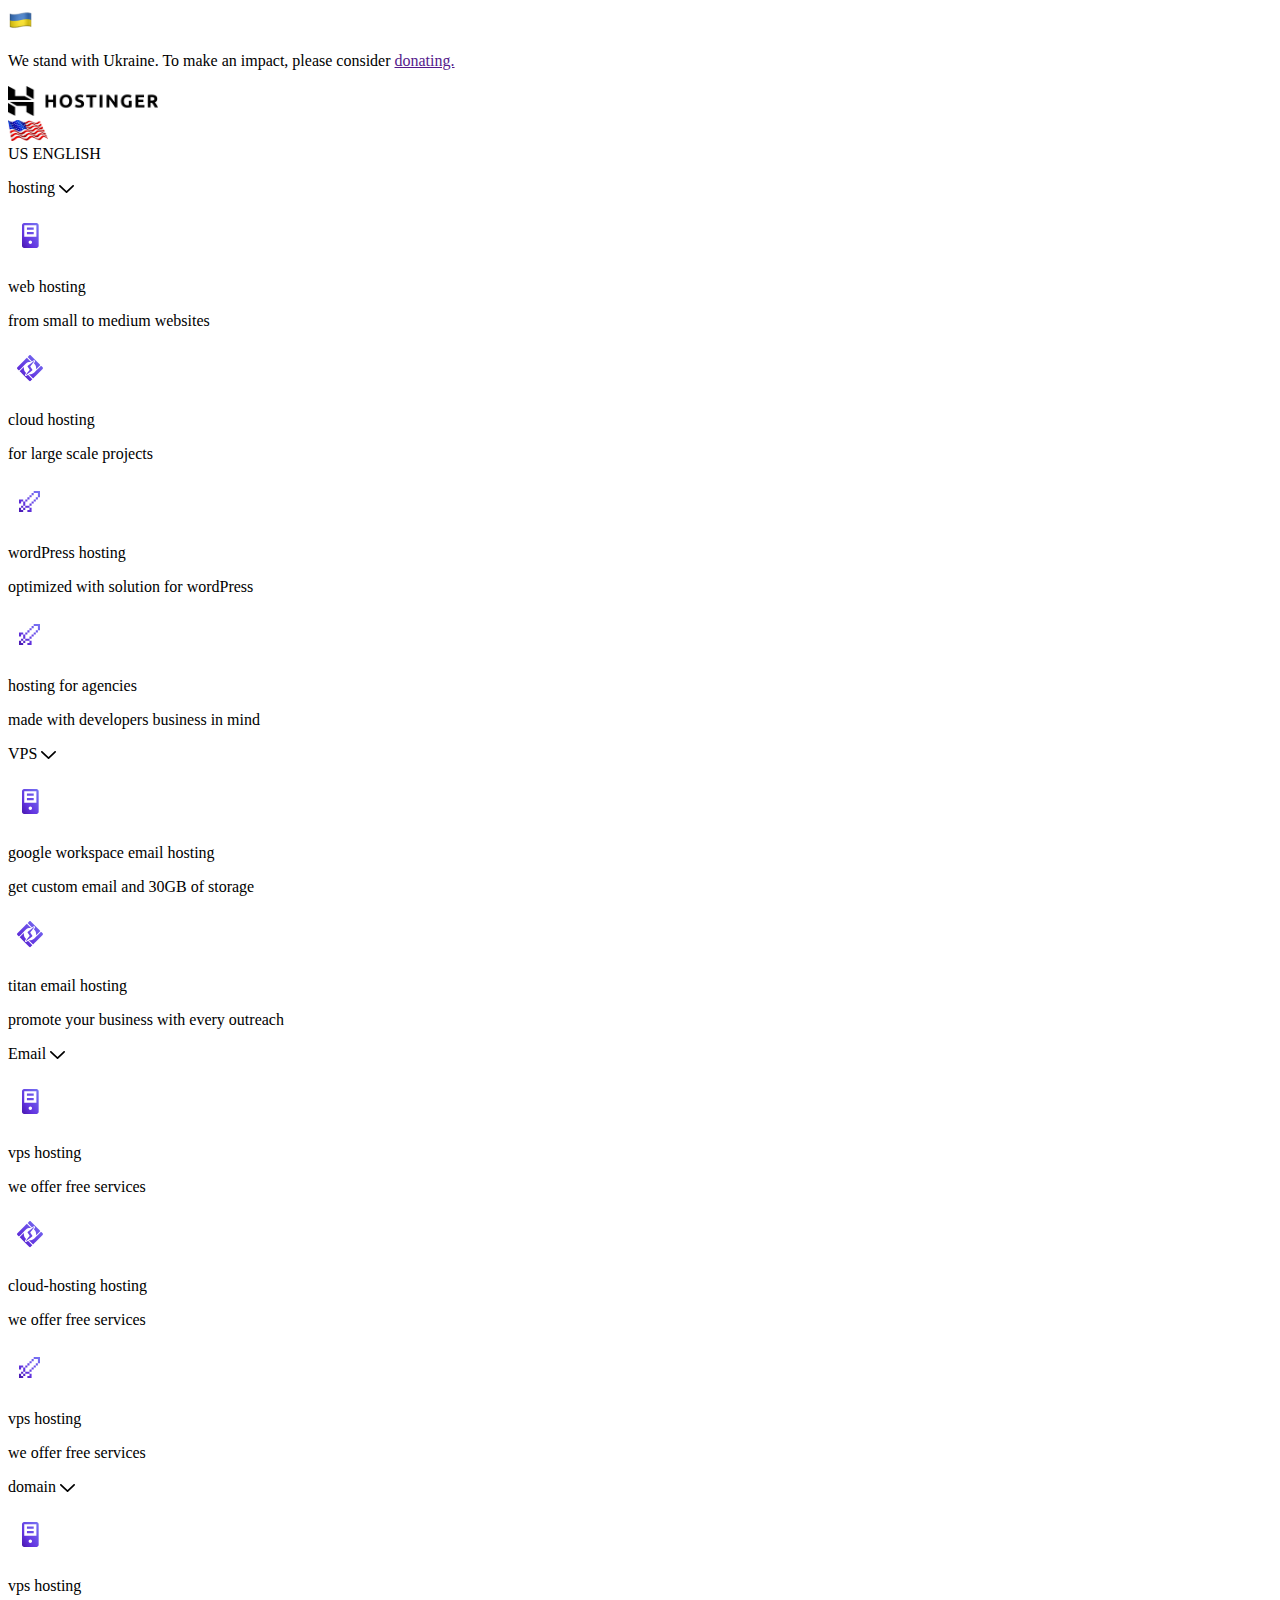
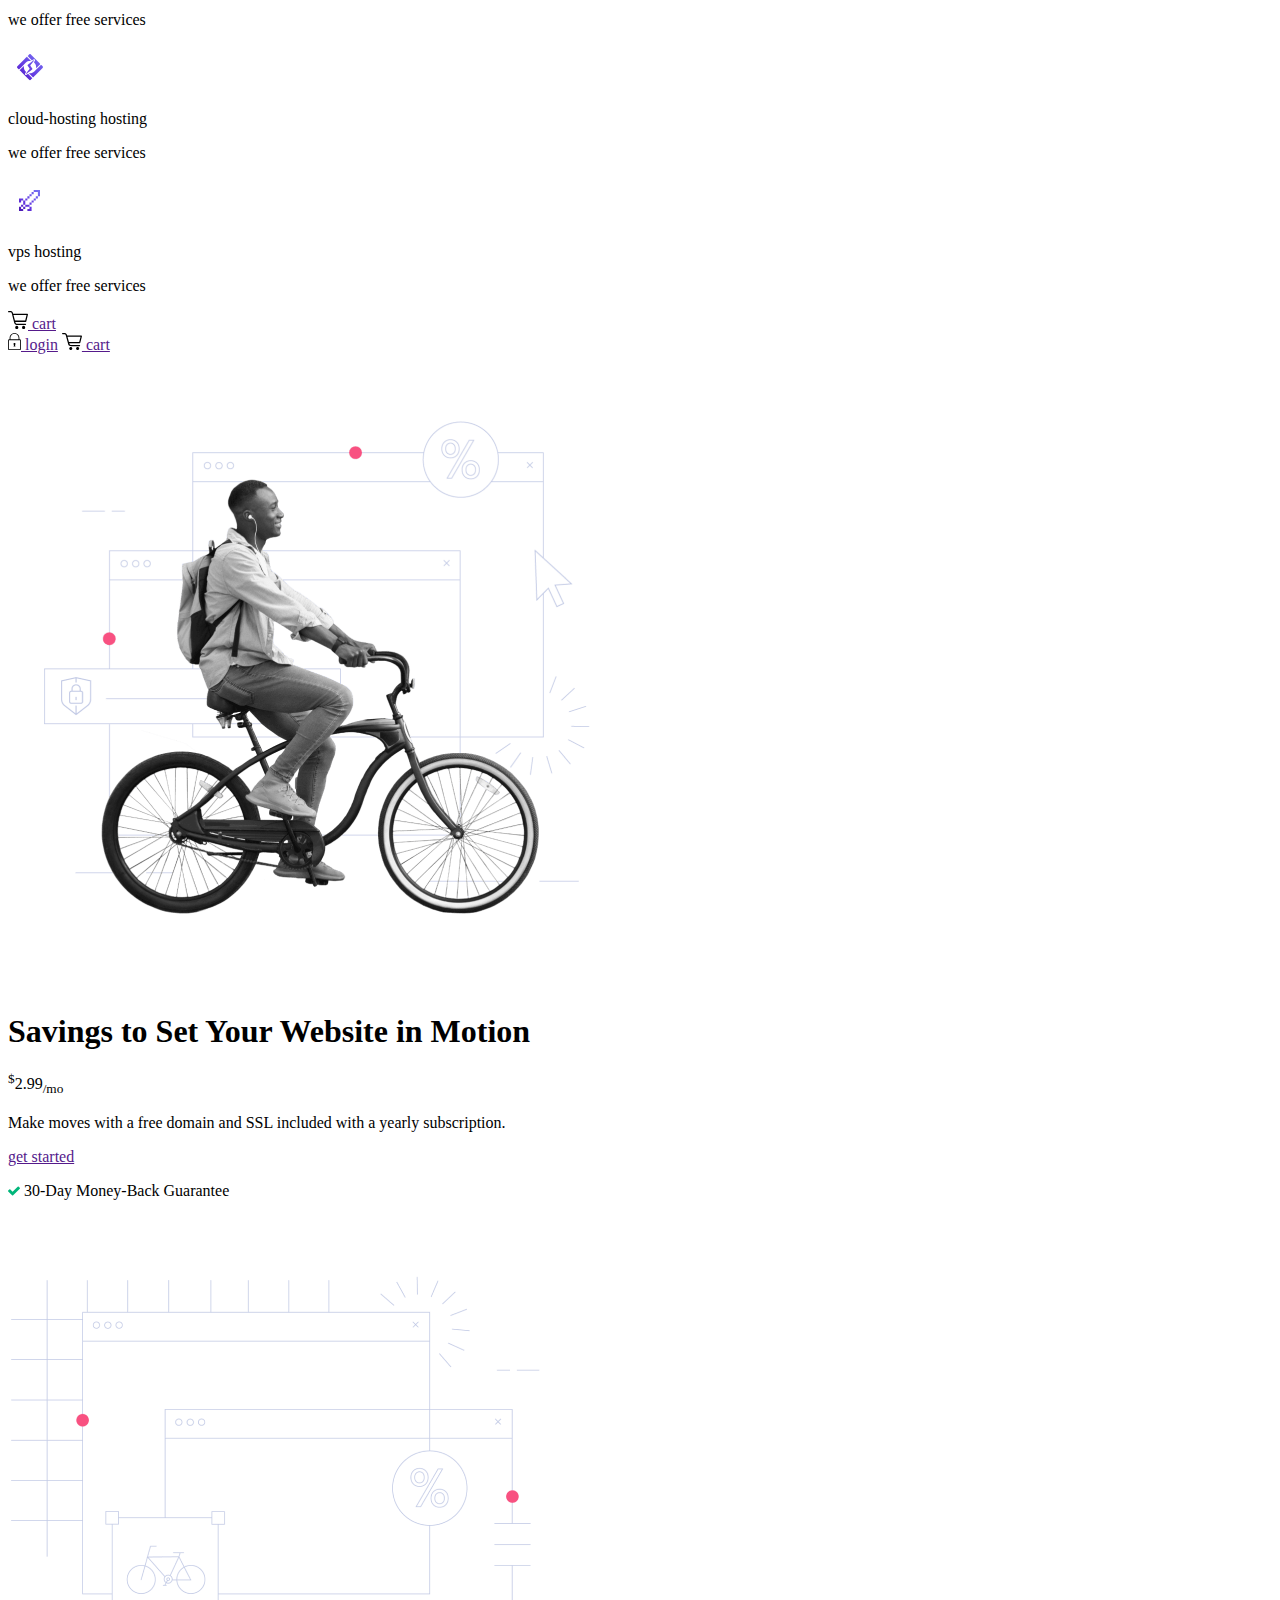
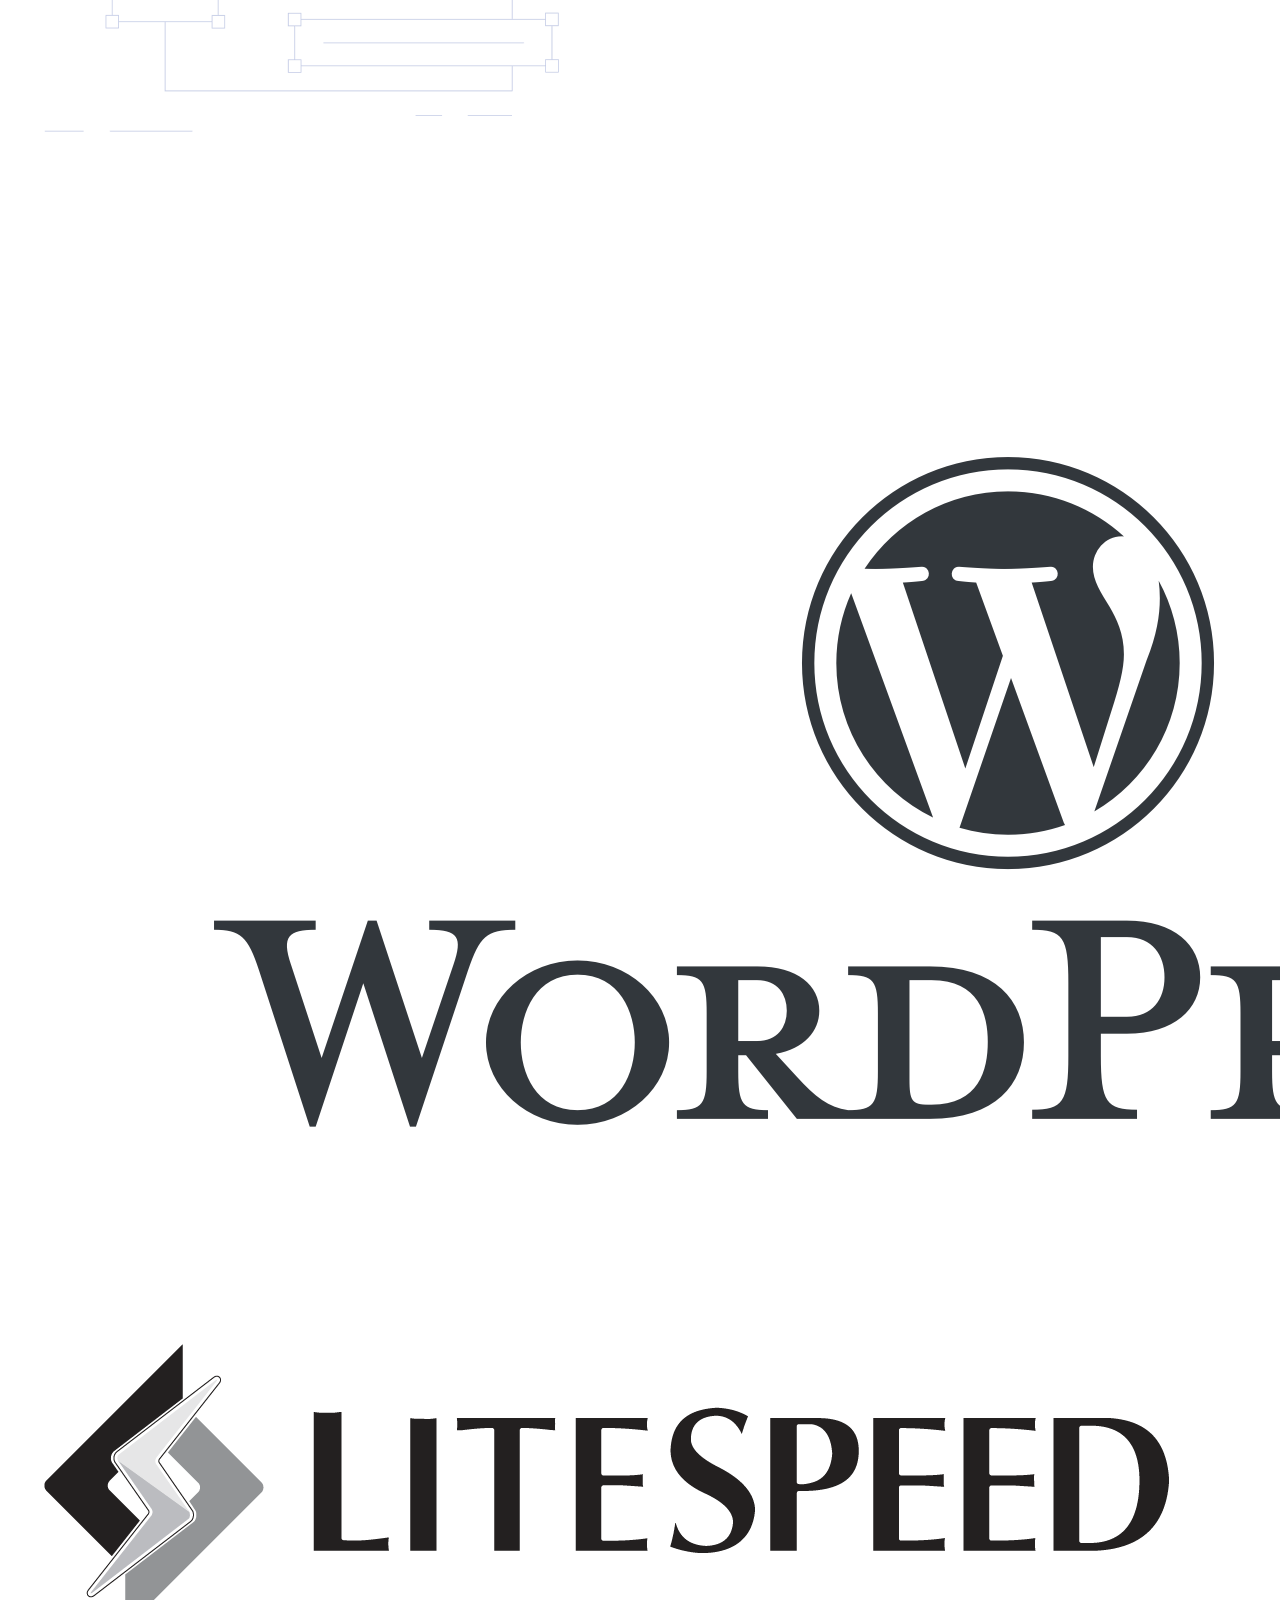
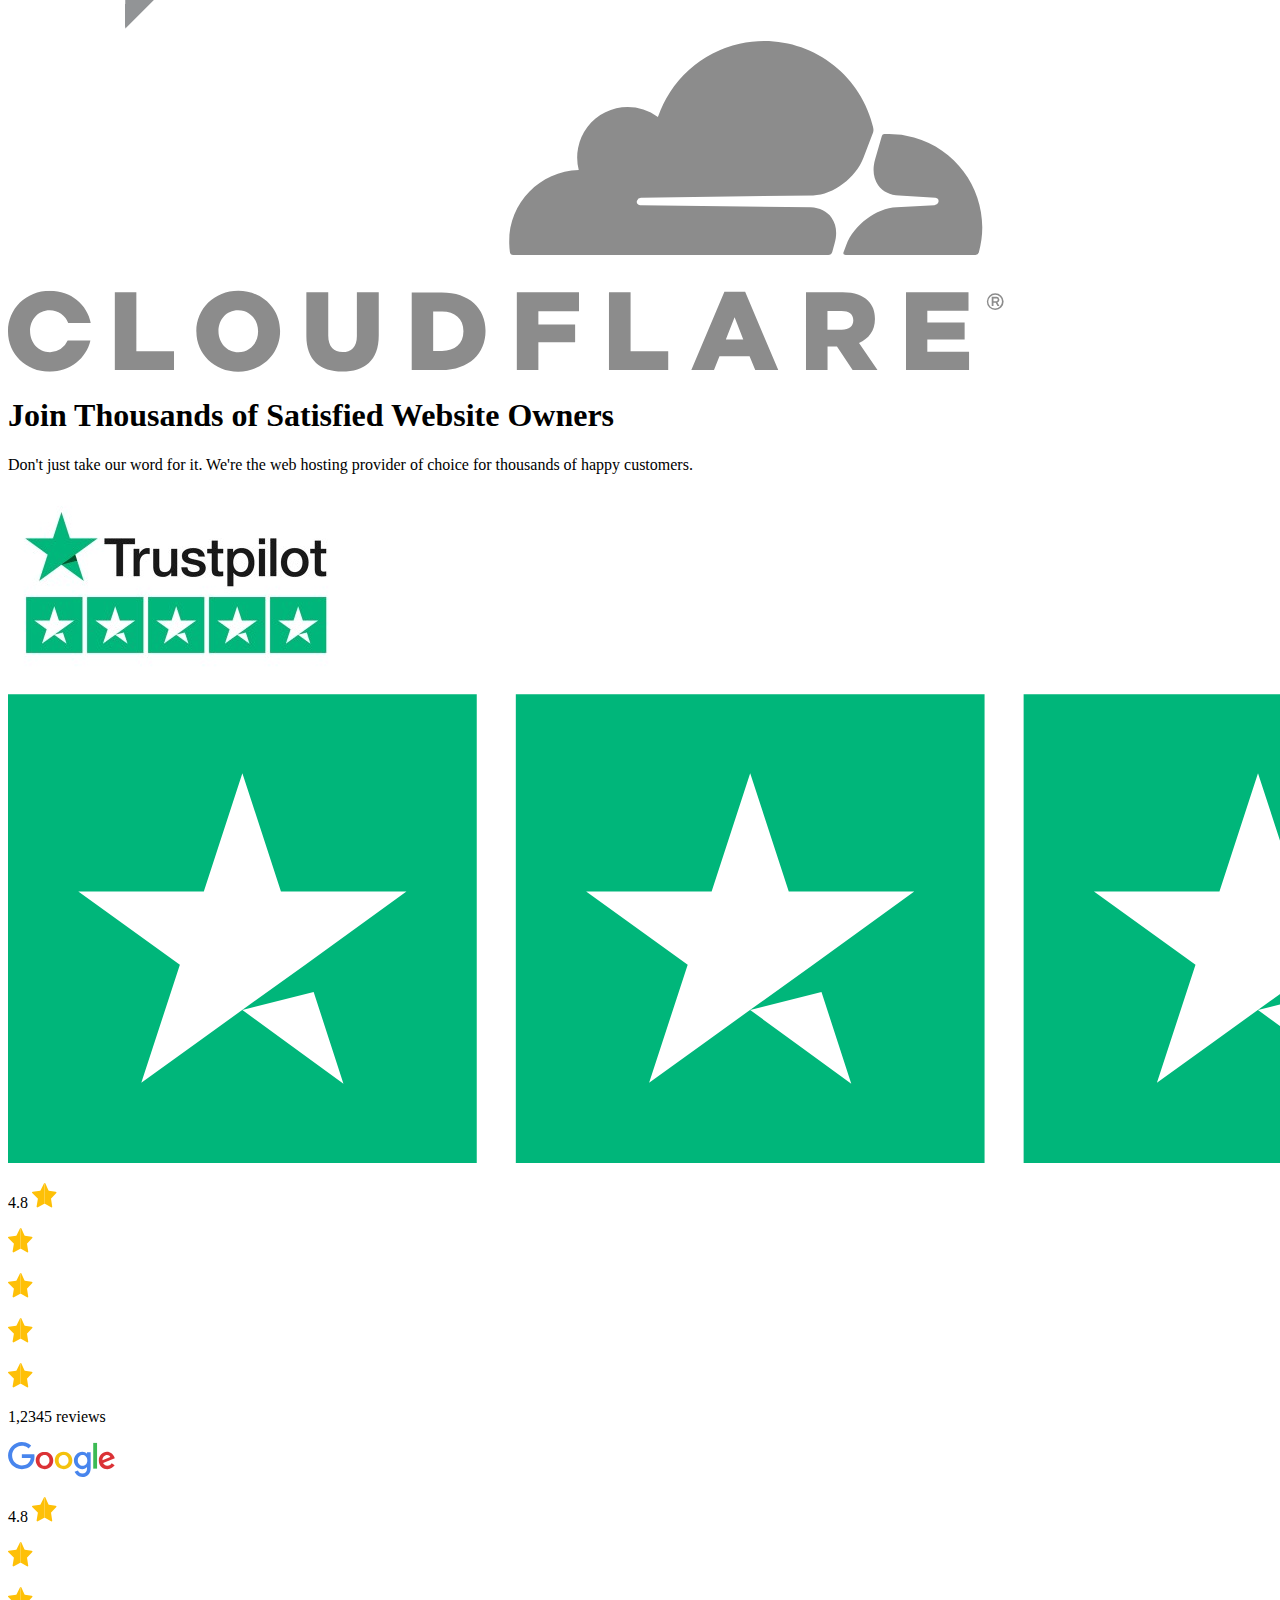
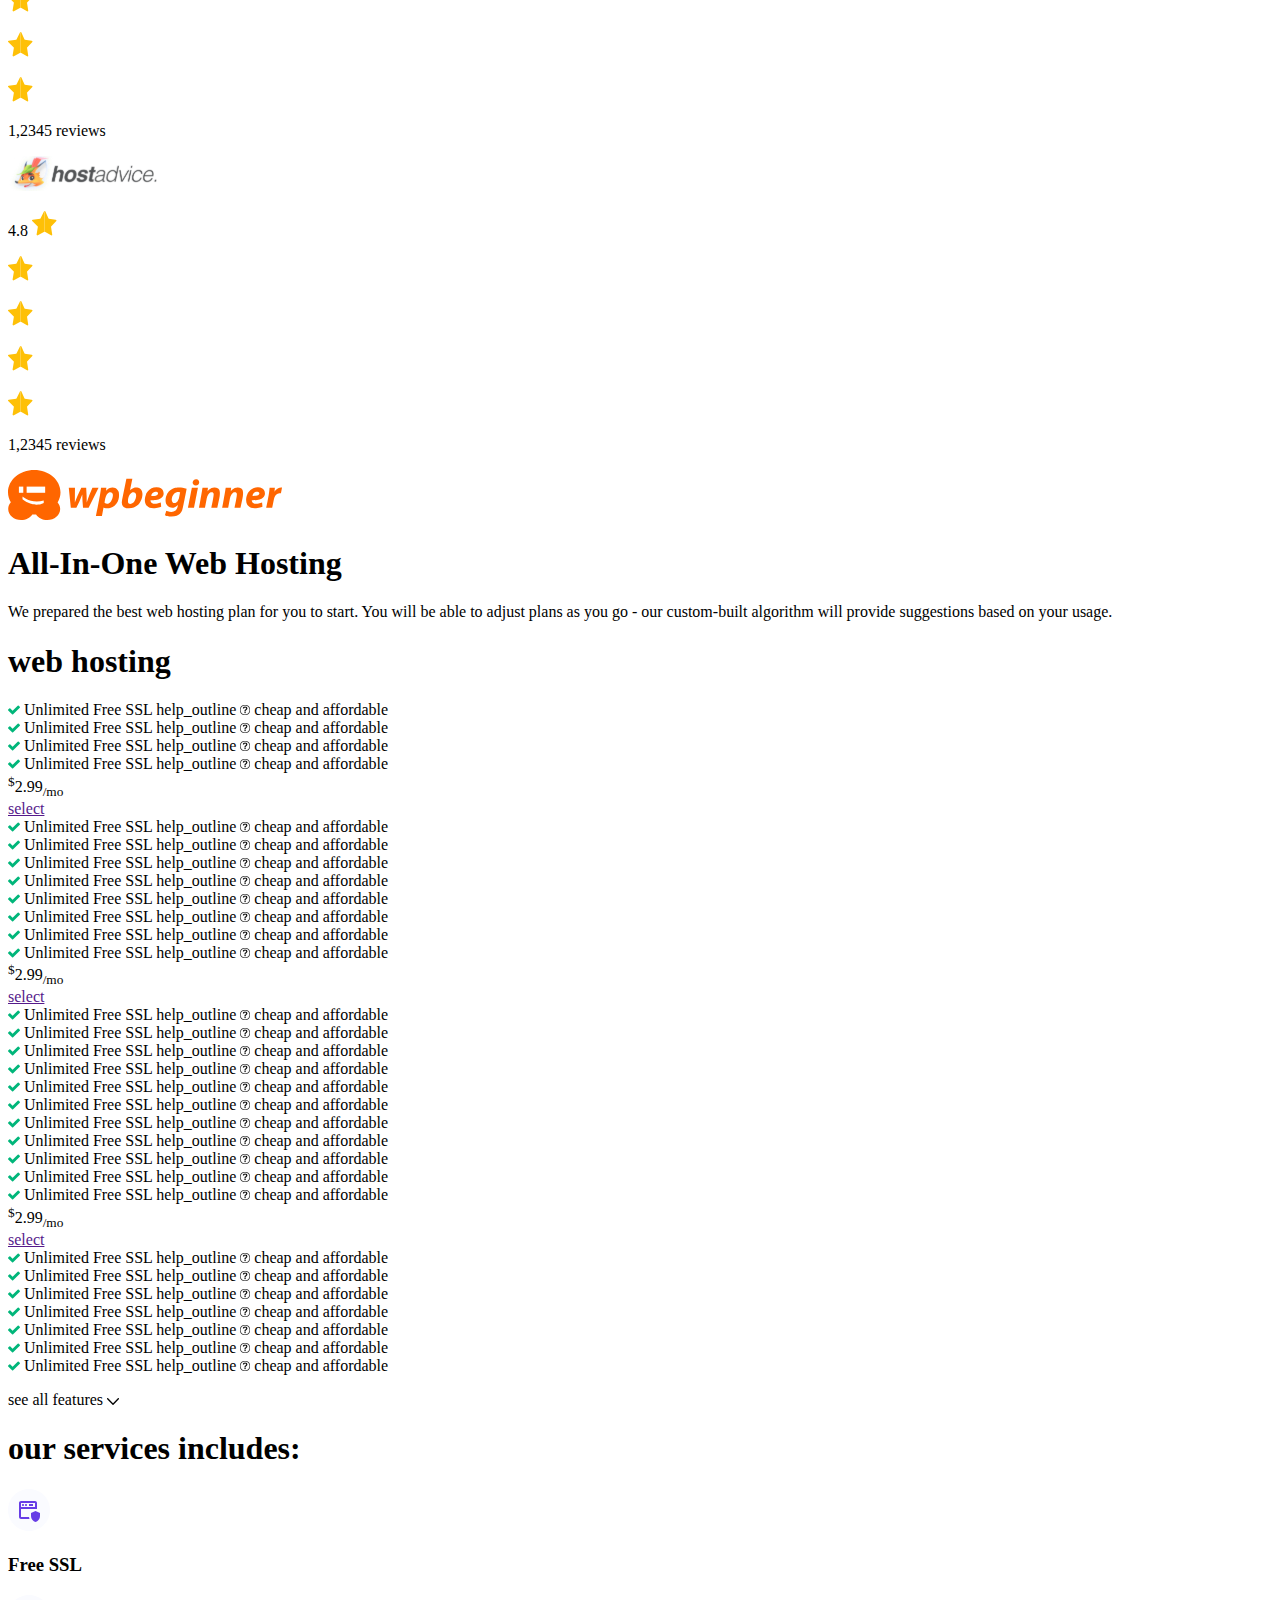
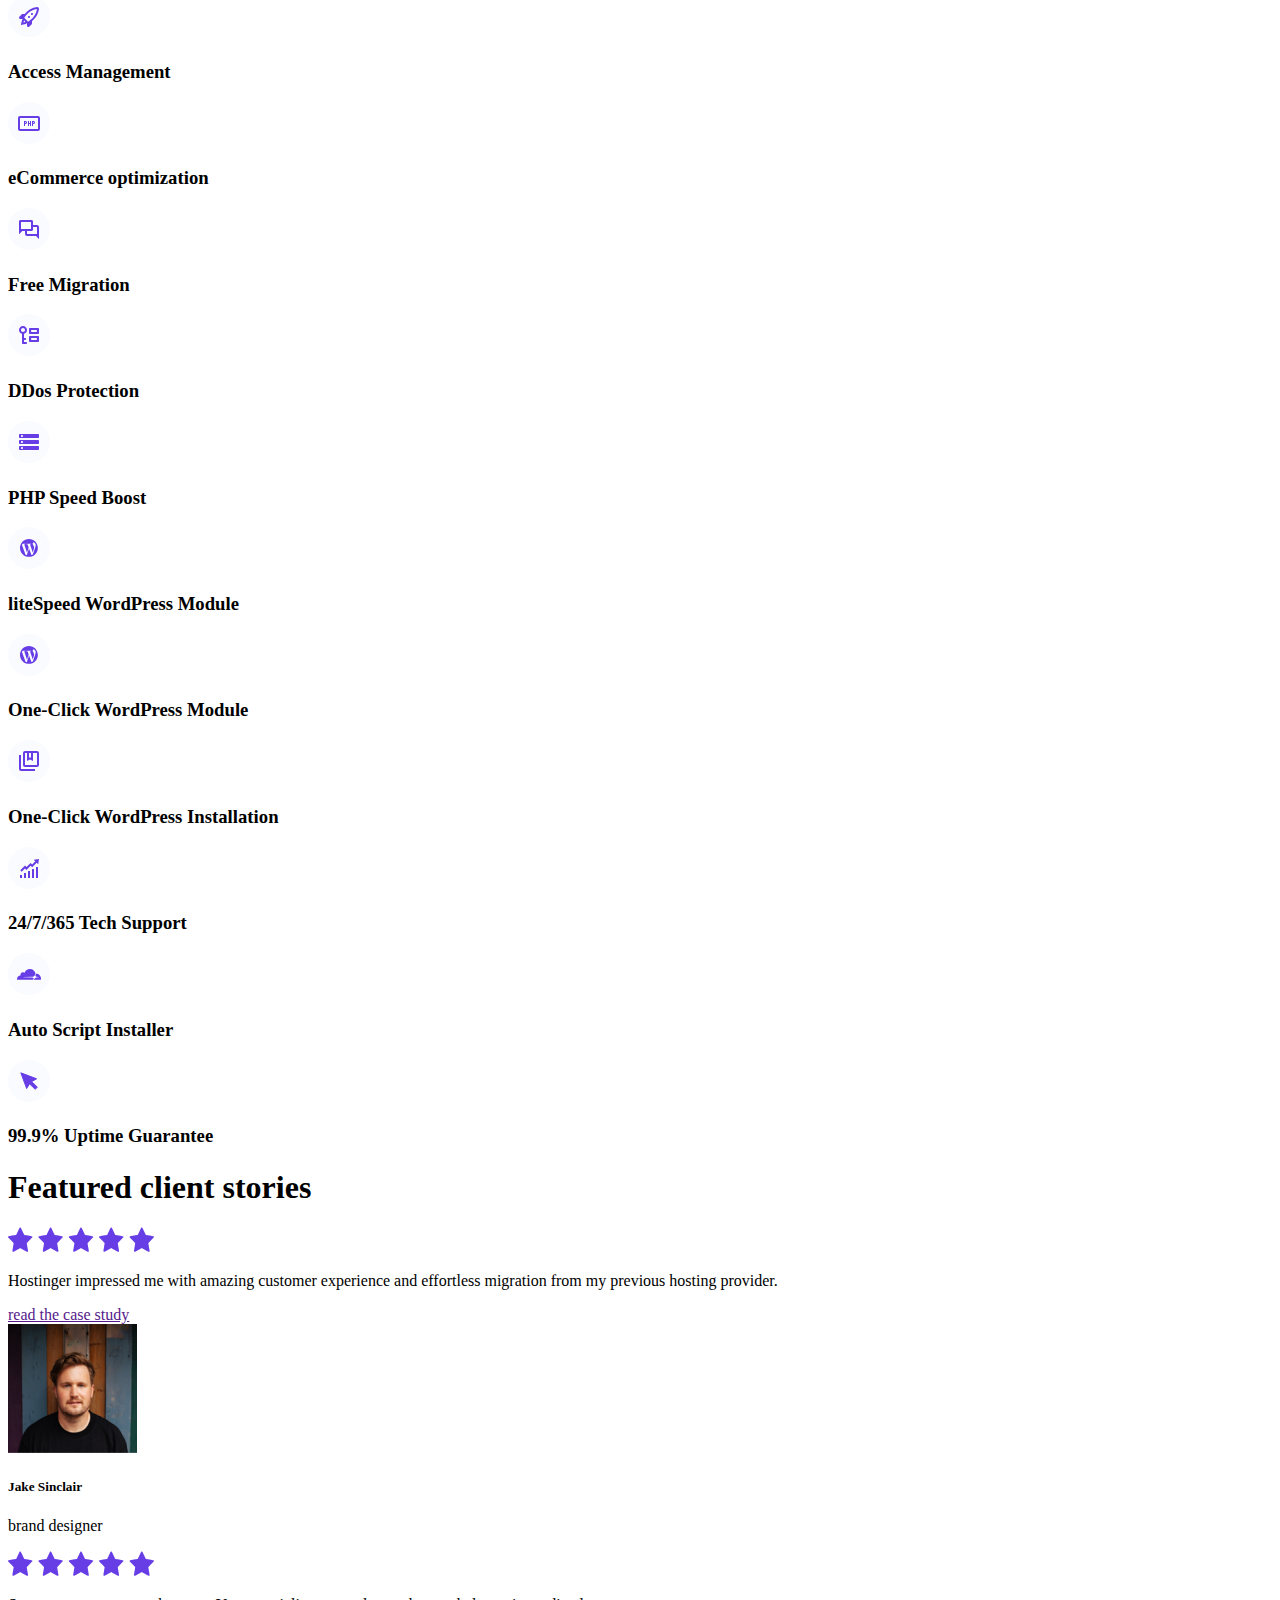
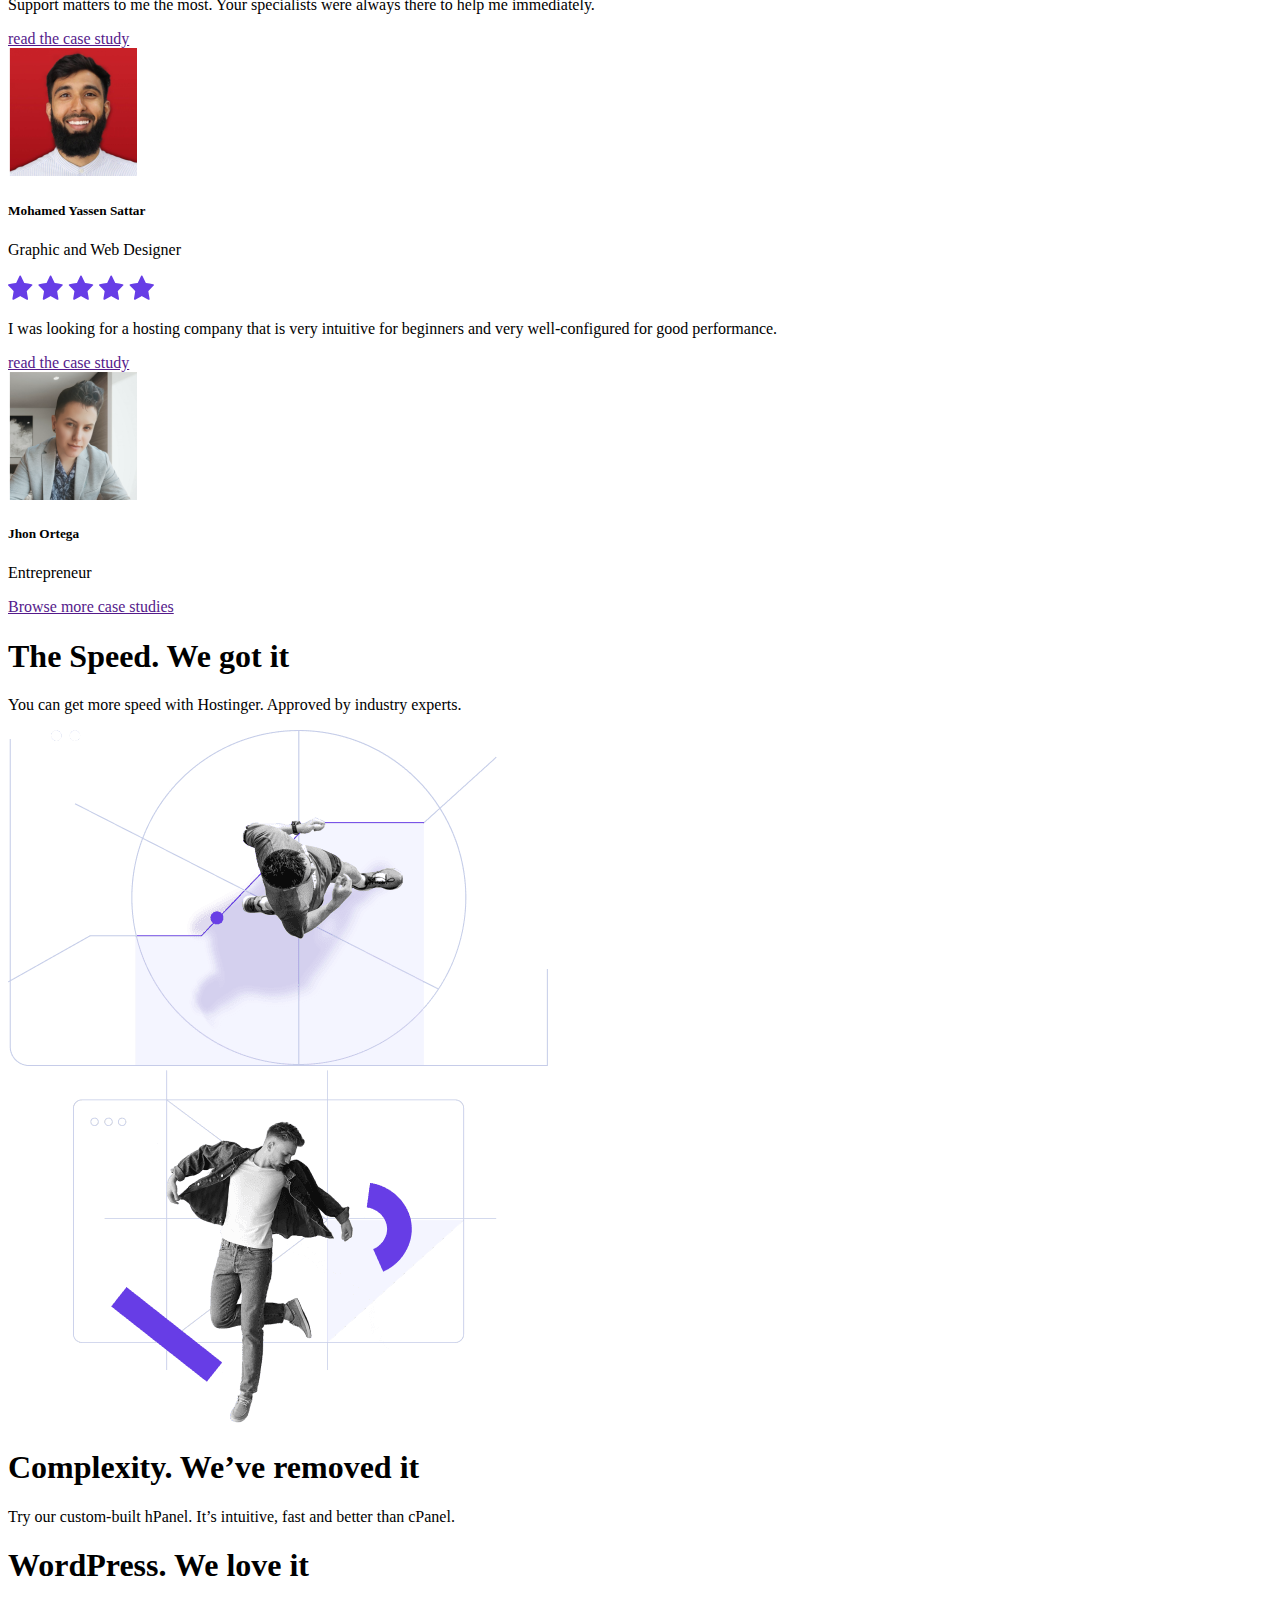
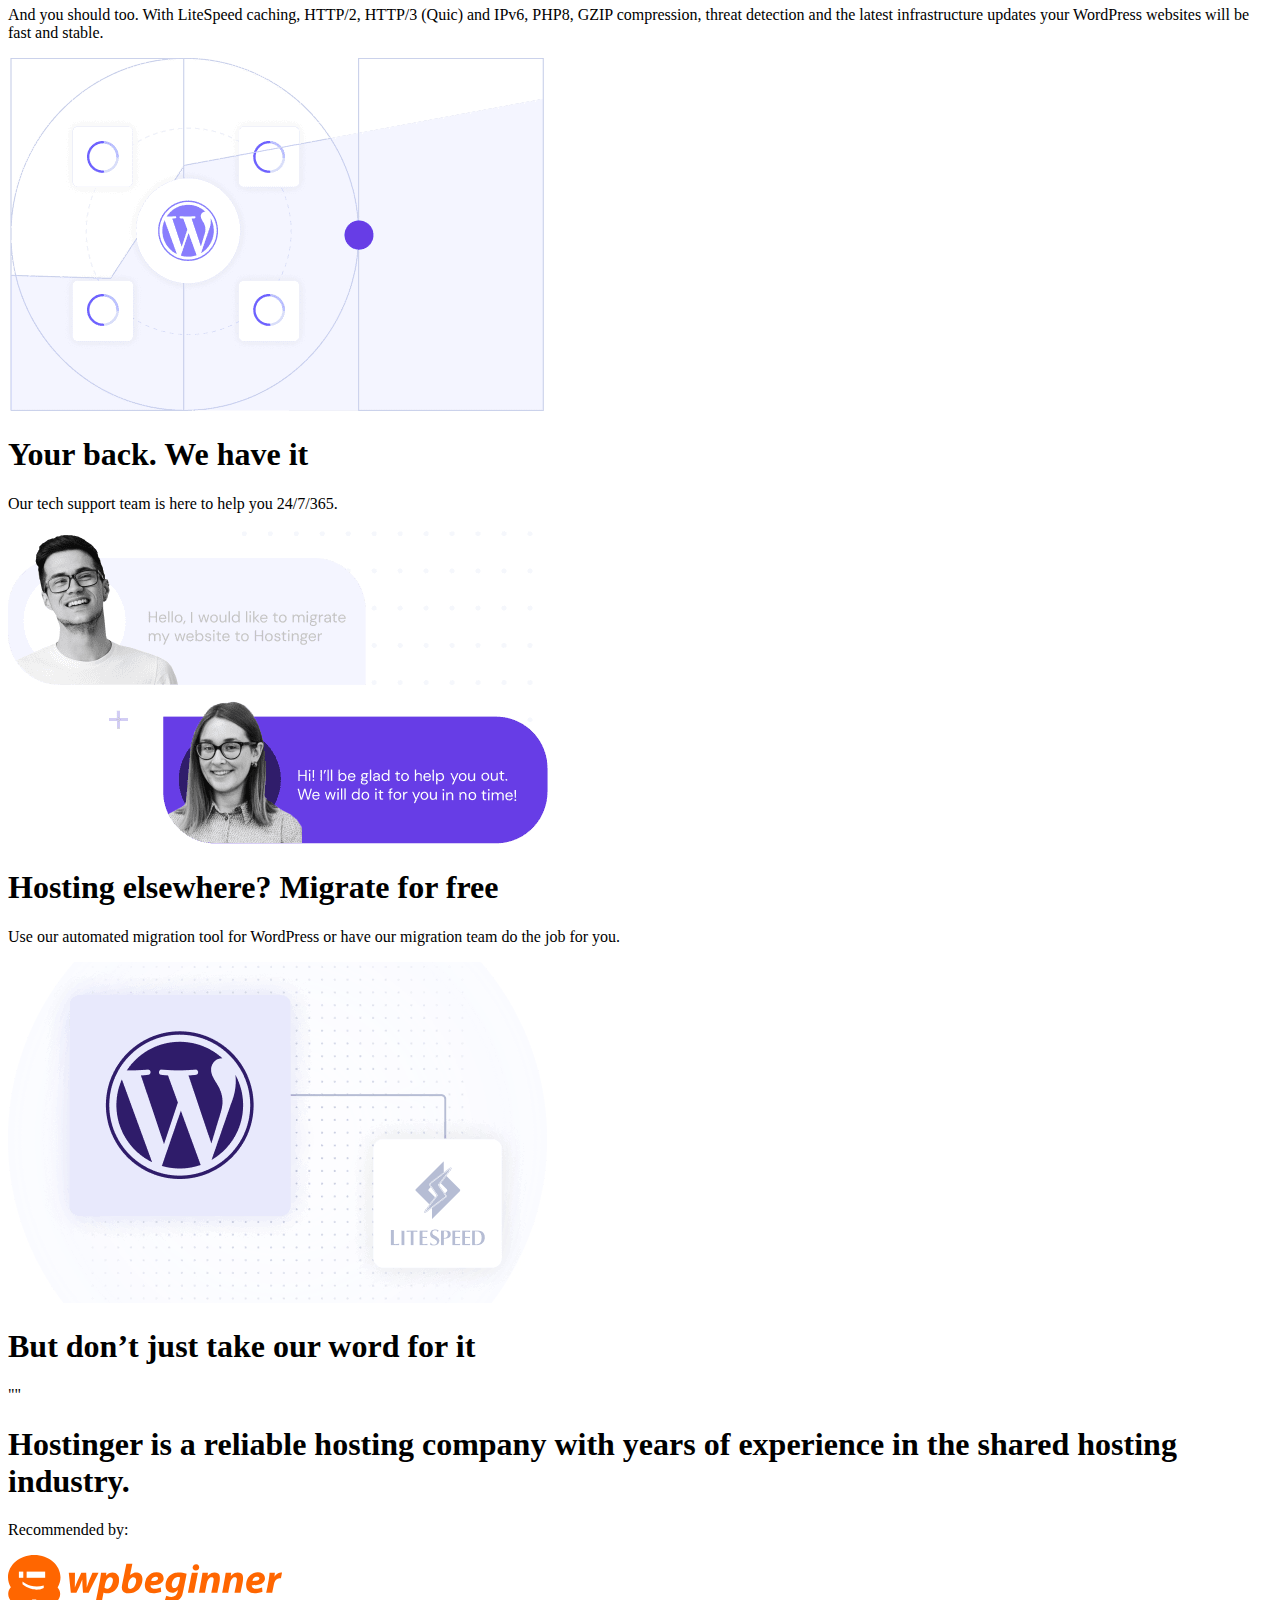
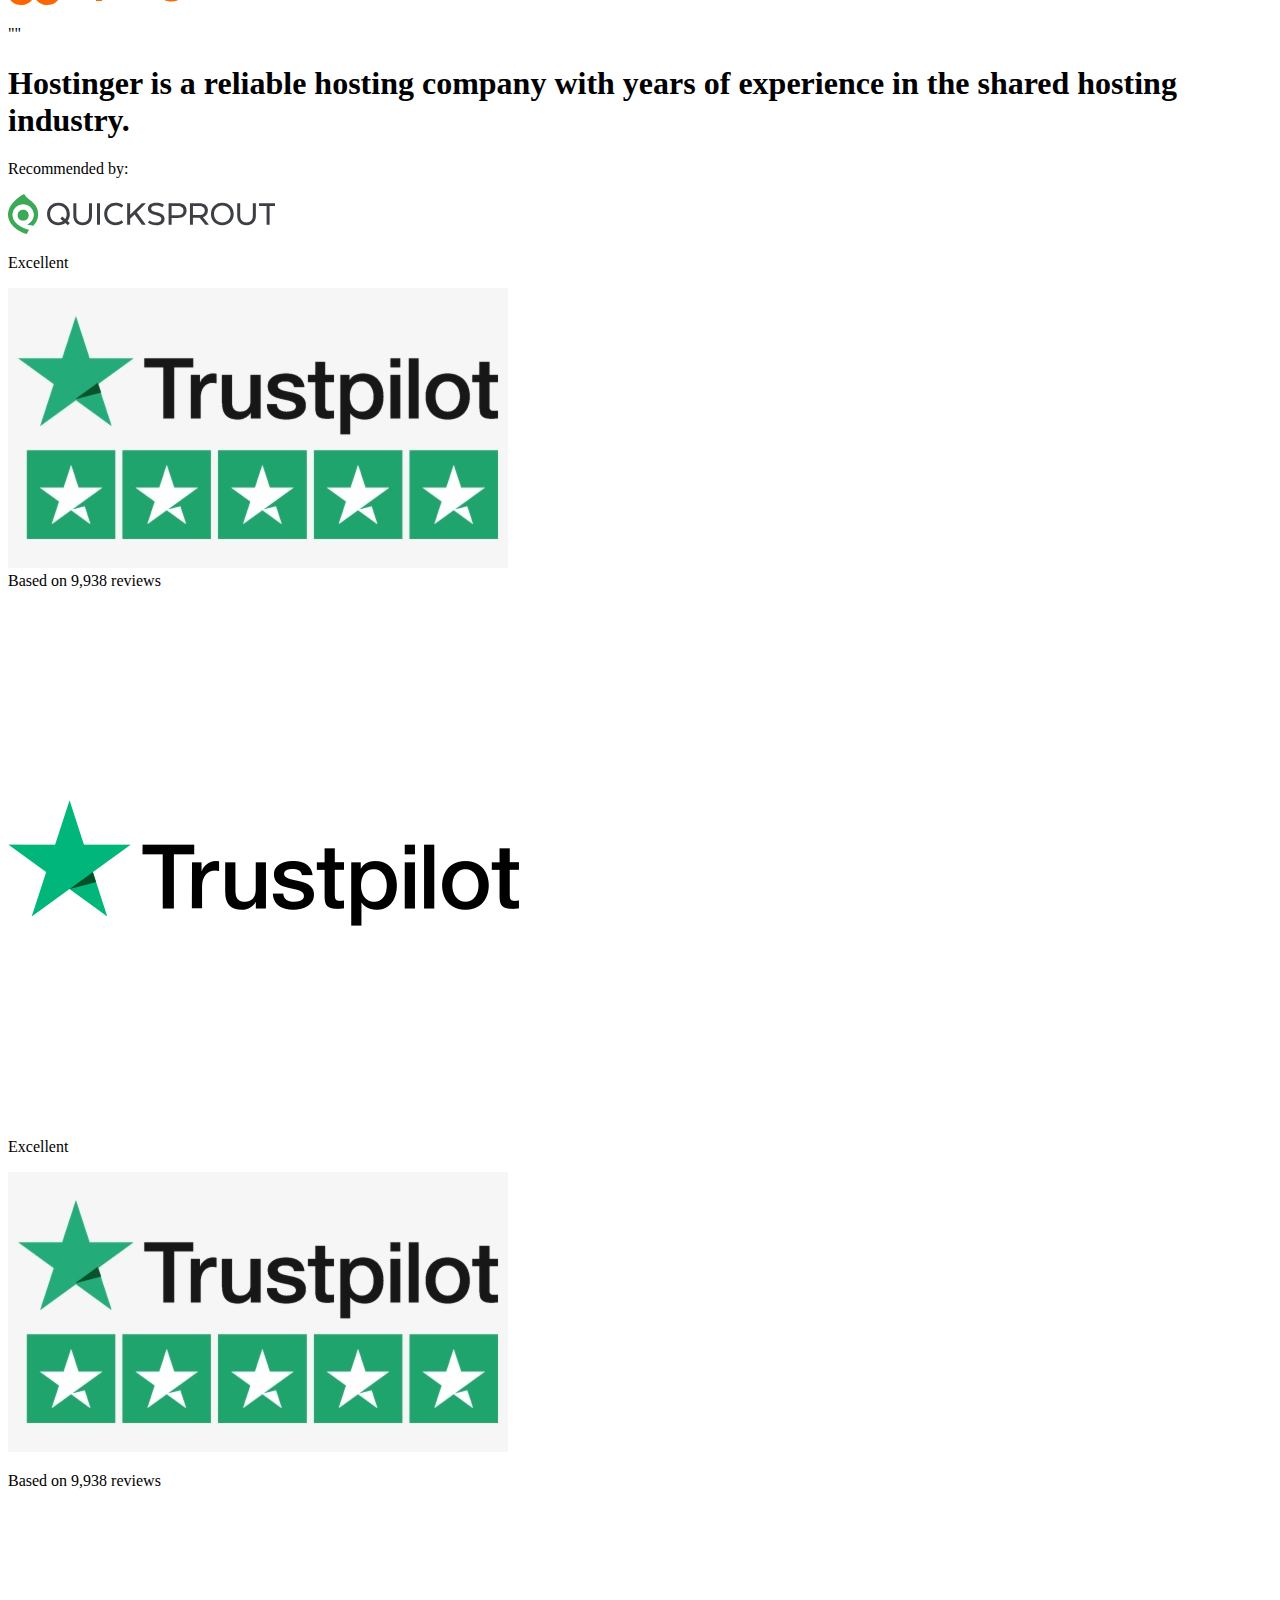
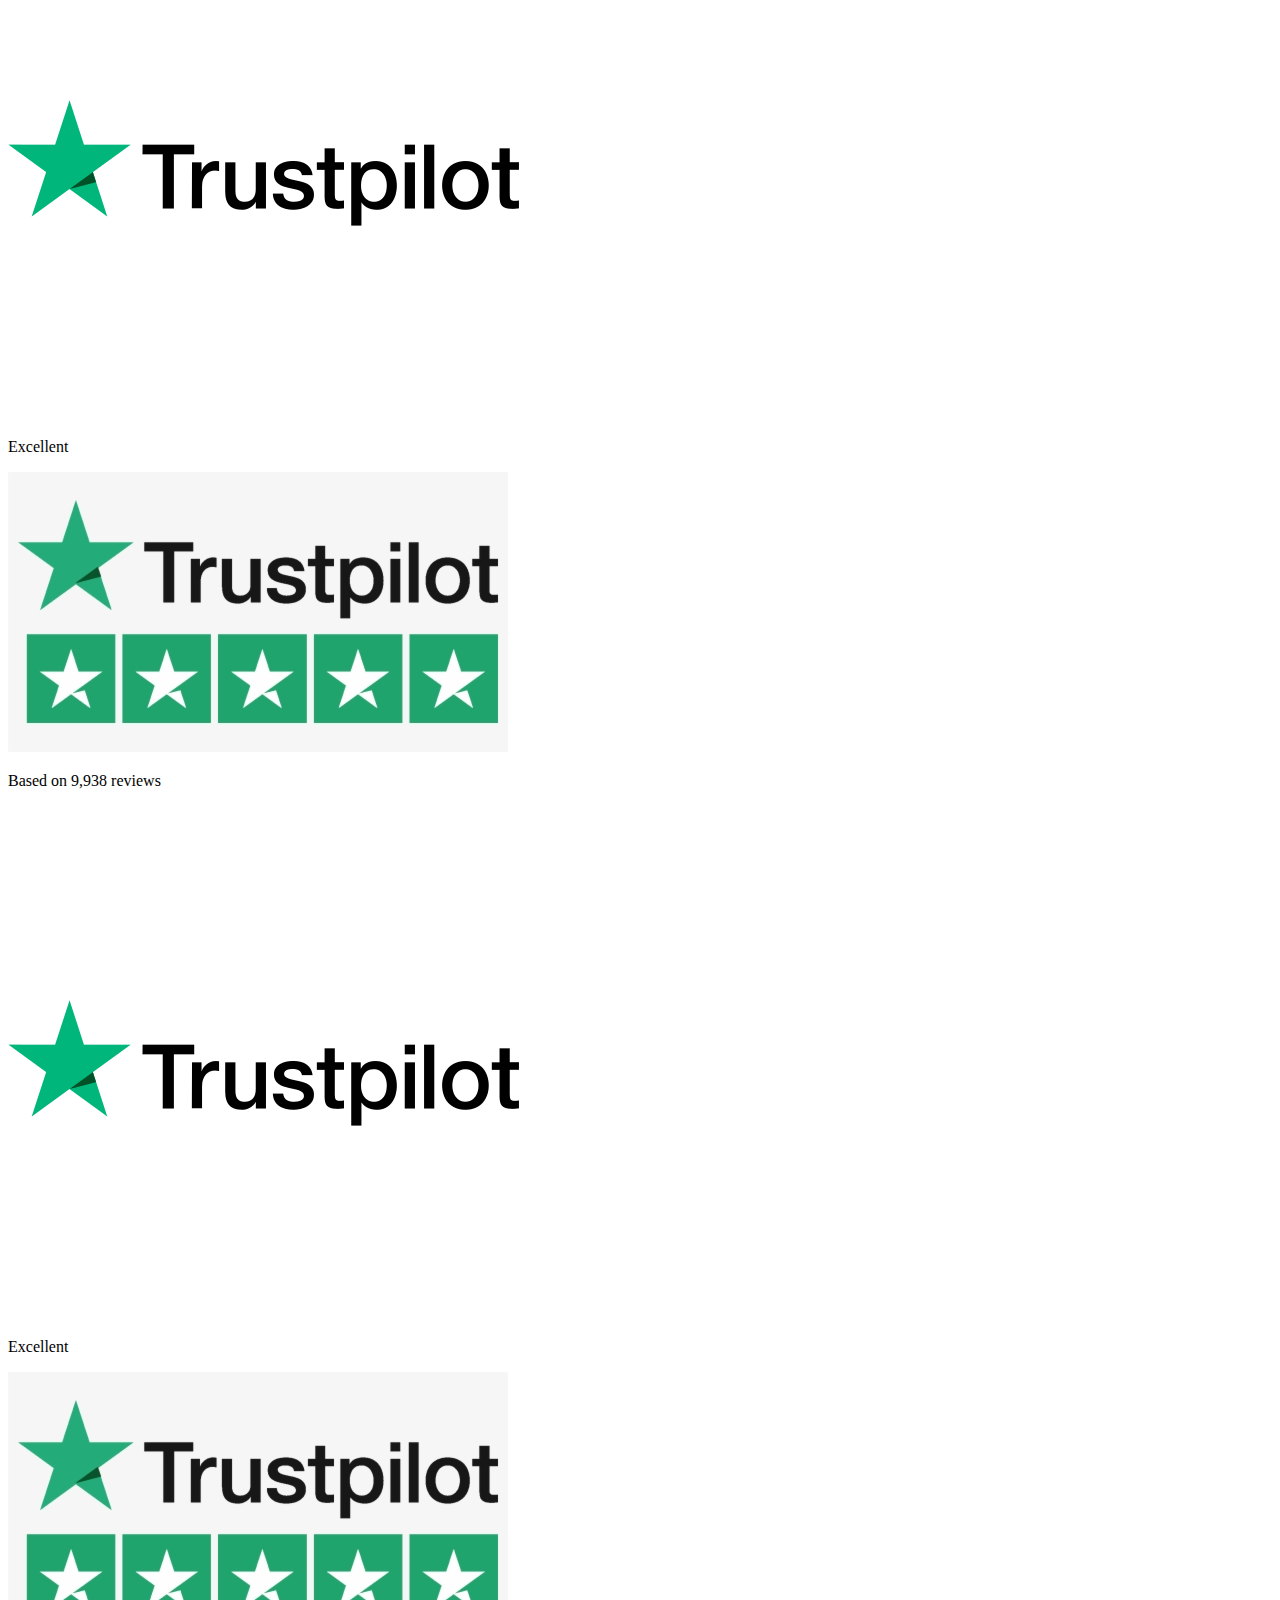
==== index.html @ d34e1084 "update" ====
<!DOCTYPE html>
<html lang="en">
<head>
    <meta charset="UTF-8">
    <meta http-equiv="X-UA-Compatible" content="IE=edge">
    <meta name="viewport" content="width=device-width, initial-scale=1.0">
    <title>hostinger</title>
    <link rel="stylesheet" href="/css/style.css">
    <link rel="stylesheet" href="/css/media.css">
</head>
<body>
    
    <div class="container">
        <header class="head">
            <!--ukraine logo-->
            <div class="logo">
                <img src="/img/flag.webp" alt="" width="25px">
            </div>
            <p>We stand with Ukraine. To make an impact, please consider <a href="">donating.</a></p>
        </header>
        <!--nav-bar-->
        <nav id="navv">
            <!--hostinger logo-->
            <div class="logo-head">
                <div class="hold pn">
                    <img src="/img/hostinger.png" alt="" width="150px">
                </div>
                <div class="hold eng">
                    <div class="fla">
                        <img src="/img/english.png" alt="" width="40px">
                    </div>
                    <div class="fla">
                        <span class="none">US</span>
                        <span class="block">ENGLISH</span>
                    </div>
                </div>
                <!--end of logo-->
            </div>
            <!--nav-link container-->
            <div class="link-container">
                <!--link1-->
                <div class="links">
                    <div class="li"><p class="l">hosting <img src="/img/line-angle-down-icon.svg" alt="" width="15px" class="sp"></p></div>
                    <div class="drop-down">
                       <div class="txt">
                           <div class="sv">
                            <img src="/img/ph.svg" alt=""> 
                           </div>
                           <div class="sv">
                            <p>web hosting</p>
                            <p>from small to medium websites</p>
                           </div>
                       </div>
                       <div class="txt">
                        <div class="sv">
                         <img src="/img/ph2.svg" alt=""> 
                        </div>
                        <div class="sv">
                         <p>cloud hosting</p>
                         <p>for large scale projects</p>
                        </div>
                    </div>
                    <div class="txt">
                        <div class="sv">
                         <img src="/img/ph3.svg" alt=""> 
                        </div>
                        <div class="sv">
                         <p>wordPress hosting</p>
                         <p>optimized with solution for wordPress</p>
                        </div>
                    </div>
                    <div class="txt">
                        <div class="sv">
                         <img src="/img/ph3.svg" alt=""> 
                        </div>
                        <div class="sv">
                            <p>hosting for agencies</p>
                            <p>made with developers business in mind</p>
                        </div>
                    </div>
                    </div>
                </div>
                <!--end of link1-->
                <!--link2-->
                <div class="links">
                    <div class="li"><p class="l">VPS <img src="/img/line-angle-down-icon.svg" alt="" width="15px" class="sp"></p></div>
                    <div class="drop-down">
                        <div class="txt">
                            <div class="sv">
                             <img src="/img/ph.svg" alt=""> 
                            </div>
                            <div class="sv">
                                <p>google workspace email hosting</p>
                                <p>get custom email and 30GB of storage</p>
                               </div>
                        </div>
                        <div class="txt">
                         <div class="sv">
                          <img src="/img/ph2.svg" alt=""> 
                         </div>
                         <div class="sv">
                          <p>titan email hosting</p>
                          <p>promote your business with every outreach</p>
                         </div>
                     </div>
                    </div>
                </div>
                <!--end of link2-->
                <!--link3-->
                <div class="links">
                    <div class="li"><p class="l">Email <img src="/img/line-angle-down-icon.svg" alt="" width="15px" class="sp"></p></div>
                    <div class="drop-down">
                        <div class="txt">
                            <div class="sv">
                             <img src="/img/ph.svg" alt=""> 
                            </div>
                            <div class="sv">
                             <p>vps hosting</p>
                             
                             <p>we offer free services</p>
                            </div>
                        </div>
                        <div class="txt">
                         <div class="sv">
                          <img src="/img/ph2.svg" alt=""> 
                         </div>
                         <div class="sv">
                          <p>cloud-hosting hosting</p>
                          <p>we offer free services</p>
                         </div>
                     </div>
                     <div class="txt">
                         <div class="sv">
                          <img src="/img/ph3.svg" alt=""> 
                         </div>
                         <div class="sv">
                          <p>vps hosting</p>
                          <p>we offer free services</p>
                         </div>
                     </div>
                    </div>
                </div>
                <!--end of link3-->
                <!--link4-->
                <div class="links">
                    <div class="li"><p class="l">domain <img src="/img/line-angle-down-icon.svg" alt="" width="15px" class="sp" id="cc"></p></div>
                    <div class="drop-down">
                        <div class="txt">
                            <div class="sv">
                             <img src="/img/ph.svg" alt=""> 
                            </div>
                            <div class="sv">
                             <p>vps hosting</p>
                             <p>we offer free services</p>
                            </div>
                        </div>
                        <div class="txt">
                         <div class="sv">
                          <img src="/img/ph2.svg" alt=""> 
                         </div>
                         <div class="sv">
                          <p>cloud-hosting hosting</p>
                          <p>we offer free services</p>
                         </div>
                     </div>
                     <div class="txt">
                         <div class="sv">
                          <img src="/img/ph3.svg" alt=""> 
                         </div>
                         <div class="sv">
                          <p>vps hosting</p>
                          <p>we offer free services</p>
                         </div>
                     </div>
                    </div>
                    <!--end of link4-->
                </div>
            </div>
            <!--harm-buger section with login and cart-->
            <div class="harm-bugar">
                <div class="cart">
                    <a href=""><img src="/img/shopping-cart-icon.svg" alt="" width="20px"> cart</a>
                </div>
                <div class="hold-s">
                    <span></span>
                    <span></span>
                    <span></span>
                </div>
            </div>
            <div class="log-c">
                <a href=""><img src="/img/lock-line-icon.svg" alt="" width="13px" id="shift"> login</a>
                <a href=""><img src="/img/shopping-cart-icon.svg" alt="" width="20px"> cart</a>
            </div>
            <!--send of harmbugar with login and cart-->
        </nav>
        <!--end of nav-->
        <!--hero section with bg and images and text-->
        <section class="text-content">
            <div class="bicycle tx" id="tp">
                <img src="/img/bycycle.webp" alt="">
            </div>
            <div class="tx">
                <h1>Savings to Set Your Website in Motion</h1>
                <span id="dol"><sup>$</sup>2.99<sub>/mo</sub></span>
                <p id="lil">Make moves with a free domain and SSL included with a yearly subscription.</p>
                <div class="count-down">
                </div>
                <div class="get">
                    <a href="">get started</a>
                </div>
                <div class="start">
                    <p id="lil"><img src="/img/check-82319b207b.svg" alt=""> 30-Day Money-Back Guarantee</p>
                </div>
            </div>
            <div class="bicycle tx">
                <img src="/img/bicycle.webp" alt="">
            </div>
        </div>
    </section>
    <!--end of hero section-->
    <!--join section with trust-->
    <div class="section2">
        <section>
            <div class="text-sec">
                <div class="word-holder">
                    <div class="word">
                    <img src="/img/wordpress.png" alt="">
                    </div>
                    <div class="word" id="down">
                        <img src="/img/liter.png" alt="">
                    </div>
                    <div class="word">
                        <img src="/img/cloudy.svg" alt="">
                    </div>
                </div>
                <h1>Join Thousands of Satisfied Website Owners</h1>
                <p>Don't just take our word for it. We're the web hosting provider of choice for thousands of happy customers.</p>
            </div>
            <div class="main">
                <div class="hold-ico dd">
                        <img src="/img/trust.jpg" alt="">
                        <img src="/img/trust3.svg" alt="">
                </div>
                <div class="hold-ico">
                    <div class="flex">
                        <p>4.8 <img src="/img/star-full-6044548a07.svg" alt=""></p>
                        <p><img src="/img/star-full-6044548a07.svg" alt=""></p>
                        <p><img src="/img/star-full-6044548a07.svg" alt=""></p>
                        <p><img src="/img/star-full-6044548a07.svg" alt=""></p>
                        <p><img src="/img/star-full-6044548a07.svg" alt=""></p>
                    </div>
                    <p>1,2345 reviews</p>
                    <p><img src="/img/google-f173f8191f.svg" alt=""></p>
                </div>
                <div class="hold-ico">
                    <div class="flex">
                        <p>4.8 <img src="/img/star-full-6044548a07.svg" alt=""></p>
                        <p><img src="/img/star-full-6044548a07.svg" alt=""></p>
                        <p><img src="/img/star-full-6044548a07.svg" alt=""></p>
                        <p><img src="/img/star-full-6044548a07.svg" alt=""></p>
                        <p><img src="/img/star-full-6044548a07.svg" alt=""></p>
                    </div>
                    <p>1,2345 reviews</p>
                    <p><img src="/img/hostadvice-93f8c2e307.svg" alt=""></p>
                </div>
                <div class="hold-ico">
                    <div class="flex">
                        <p>4.8 <img src="/img/star-full-6044548a07.svg" alt=""></p>
                        <p><img src="/img/star-full-6044548a07.svg" alt=""></p>
                        <p><img src="/img/star-full-6044548a07.svg" alt=""></p>
                        <p><img src="/img/star-full-6044548a07.svg" alt=""></p>
                        <p><img src="/img/star-full-6044548a07.svg" alt=""></p>
                    </div>
                    <p>1,2345 reviews</p>
                    <p><img src="/img/wpbeginner-509d755d86.svg" alt="" id="wb"></p>
                </div>
            </div>
            <div class="all">
                <h1 class="headers">All-In-One Web Hosting</h1>
                <p>We prepared the best web hosting plan for you to start. You will be able to adjust plans as you go - our custom-built algorithm will provide suggestions based on your usage.</p>
            </div>
            <div class="home">
                <div class="host">
                    <h1>web hosting</h1>
                    <div class="flexx">
                          <div class="tt dont-s">
                            <li><img src="/img/check-82319b207b.svg" alt=""> Unlimited Free SSL  help_outline <img src="/img/ico.png" alt="" width="10px" class="title">
                                <span>cheap and affordable</span>
                            </li>
    
                            <li><img src="/img/check-82319b207b.svg" alt=""> Unlimited Free SSL  help_outline <img src="/img/ico.png" alt="" width="10px" class="title">
                                <span>cheap and affordable</span>
                            </li>
    
                            <li><img src="/img/check-82319b207b.svg" alt=""> Unlimited Free SSL  help_outline <img src="/img/ico.png" alt="" width="10px" class="title">
                                <span>cheap and affordable</span>
                            </li>
    
                            <li><img src="/img/check-82319b207b.svg" alt=""> Unlimited Free SSL  help_outline <img src="/img/ico.png" alt="" width="10px" class="title">
                                <span>cheap and affordable</span>
                            </li>
                          </div>
                          <div class="tt">
                            <div class="cont">
                                <span id=""><sup>$</sup>2.99<sub>/mo</sub></span>
                                <div class="select">
                                    <a href="">select</a>
                                </div>
                            </div>
                          </div>
                          <div class="tt">
                            <li><img src="/img/check-82319b207b.svg" alt=""> Unlimited Free SSL  help_outline <img src="/img/ico.png" alt="" width="10px" class="title">
                                <span>cheap and affordable</span>
                            </li>
    
                            <li><img src="/img/check-82319b207b.svg" alt=""> Unlimited Free SSL  help_outline <img src="/img/ico.png" alt="" width="10px" class="title">
                                <span>cheap and affordable</span>
                            </li>
    
                            <li><img src="/img/check-82319b207b.svg" alt=""> Unlimited Free SSL  help_outline <img src="/img/ico.png" alt="" width="10px" class="title">
                                <span>cheap and affordable</span>
                            </li>
    
                            <li><img src="/img/check-82319b207b.svg" alt=""> Unlimited Free SSL  help_outline <img src="/img/ico.png" alt="" width="10px" class="title">
                                <span>cheap and affordable</span>
                            </li>
                          </div>
                    </div>
                    <div class="flexx">
                        <div class="tt dont-s">
                          <li><img src="/img/check-82319b207b.svg" alt=""> Unlimited Free SSL  help_outline <img src="/img/ico.png" alt="" width="10px" class="title">
                              <span>cheap and affordable</span>
                          </li>
    
                          <li><img src="/img/check-82319b207b.svg" alt=""> Unlimited Free SSL  help_outline <img src="/img/ico.png" alt="" width="10px" class="title">
                              <span>cheap and affordable</span>
                          </li>
    
                          <li><img src="/img/check-82319b207b.svg" alt=""> Unlimited Free SSL  help_outline <img src="/img/ico.png" alt="" width="10px" class="title">
                              <span>cheap and affordable</span>
                          </li>
    
                          <li><img src="/img/check-82319b207b.svg" alt=""> Unlimited Free SSL  help_outline <img src="/img/ico.png" alt="" width="10px" class="title">
                              <span>cheap and affordable</span>
                          </li>
                        </div>
                        <div class="tt">
                          <div class="cont">
                              <span id=""><sup>$</sup>2.99<sub>/mo</sub></span>
                              <div class="select">
                                  <a href="">select</a>
                              </div>
                          </div>
                        </div>
                        <div class="tt">
                          <li><img src="/img/check-82319b207b.svg" alt=""> Unlimited Free SSL  help_outline <img src="/img/ico.png" alt="" width="10px" class="title">
                              <span>cheap and affordable</span>
                          </li>
    
                          <li><img src="/img/check-82319b207b.svg" alt=""> Unlimited Free SSL  help_outline <img src="/img/ico.png" alt="" width="10px" class="title">
                              <span>cheap and affordable</span>
                          </li>
    
                          <li><img src="/img/check-82319b207b.svg" alt=""> Unlimited Free SSL  help_outline <img src="/img/ico.png" alt="" width="10px" class="title">
                              <span>cheap and affordable</span>
                          </li>
    
                          <li><img src="/img/check-82319b207b.svg" alt=""> Unlimited Free SSL  help_outline <img src="/img/ico.png" alt="" width="10px" class="title">
                              <span>cheap and affordable</span>
                          </li>
                        </div>
                  </div>
                  <div class="flexx">
                    <div class="tt dont-s">
                      <li><img src="/img/check-82319b207b.svg" alt=""> Unlimited Free SSL  help_outline <img src="/img/ico.png" alt="" width="10px" class="title">
                          <span>cheap and affordable</span>
                      </li>
    
                      <li><img src="/img/check-82319b207b.svg" alt=""> Unlimited Free SSL  help_outline <img src="/img/ico.png" alt="" width="10px" class="title">
                          <span>cheap and affordable</span>
                      </li>
    
                      <li><img src="/img/check-82319b207b.svg" alt=""> Unlimited Free SSL  help_outline <img src="/img/ico.png" alt="" width="10px" class="title">
                          <span>cheap and affordable</span>
                      </li>
    
                      <li><img src="/img/check-82319b207b.svg" alt=""> Unlimited Free SSL  help_outline <img src="/img/ico.png" alt="" width="10px" class="title">
                          <span>cheap and affordable</span>
                      </li>
                      <li><img src="/img/check-82319b207b.svg" alt=""> Unlimited Free SSL  help_outline <img src="/img/ico.png" alt="" width="10px" class="title">
                        <span>cheap and affordable</span>
                    </li>
                    <li><img src="/img/check-82319b207b.svg" alt=""> Unlimited Free SSL  help_outline <img src="/img/ico.png" alt="" width="10px" class="title">
                        <span>cheap and affordable</span>
                    </li>
                    <li><img src="/img/check-82319b207b.svg" alt=""> Unlimited Free SSL  help_outline <img src="/img/ico.png" alt="" width="10px" class="title">
                        <span>cheap and affordable</span>
                    </li>
                    </div>
                    <div class="tt">
                      <div class="cont">
                          <span id=""><sup>$</sup>2.99<sub>/mo</sub></span>
                          <div class="select">
                              <a href="">select</a>
                          </div>
                      </div>
                    </div>
                    <div class="tt">
                      <li><img src="/img/check-82319b207b.svg" alt=""> Unlimited Free SSL  help_outline <img src="/img/ico.png" alt="" width="10px" class="title">
                          <span>cheap and affordable</span>
                      </li>
    
                      <li><img src="/img/check-82319b207b.svg" alt=""> Unlimited Free SSL  help_outline <img src="/img/ico.png" alt="" width="10px" class="title">
                          <span>cheap and affordable</span>
                      </li>
    
                      <li><img src="/img/check-82319b207b.svg" alt=""> Unlimited Free SSL  help_outline <img src="/img/ico.png" alt="" width="10px" class="title">
                          <span>cheap and affordable</span>
                      </li>
    
                      <li><img src="/img/check-82319b207b.svg" alt=""> Unlimited Free SSL  help_outline <img src="/img/ico.png" alt="" width="10px" class="title">
                        <span>cheap and affordable</span>
                    </li>
    
                    <li><img src="/img/check-82319b207b.svg" alt=""> Unlimited Free SSL  help_outline <img src="/img/ico.png" alt="" width="10px" class="title">
                        <span>cheap and affordable</span>
                    </li>
    
                    <li><img src="/img/check-82319b207b.svg" alt=""> Unlimited Free SSL  help_outline <img src="/img/ico.png" alt="" width="10px" class="title">
                        <span>cheap and affordable</span>
                    </li>
    
                      <li><img src="/img/check-82319b207b.svg" alt=""> Unlimited Free SSL  help_outline <img src="/img/ico.png" alt="" width="10px" class="title">
                          <span>cheap and affordable</span>
                      </li>
                    </div>
              </div>
            </div>
            <div class="see-all">
                <p>see all features <img src="/img/line-angle-down-icon.svg" alt="" width="12px"></p>
            </div>
            </div>
        </section>
    </div>
    <section class="service">
        <h1 class="headers">our services includes:</h1>
        <div class="service-box">
            <div class="s-box">
                <h3 class="f-s">
                    <p><img src="/img/ss1.svg" alt=""></p>
                    <p>Free SSL</p>
                </h3>
            </div>
            <div class="s-box">
                <h3 class="f-s">
                    <p><img src="/img/ss2.svg" alt=""></p>
                    <p>Access Management</p>
                </h3>
            </div>
            <div class="s-box">
                <h3 class="f-s">
                    <p><img src="/img/ss3.svg" alt=""></p>
                    <p>eCommerce optimization</p>
                </h3>
            </div>
            <div class="s-box">
                <h3 class="f-s">
                    <p><img src="/img/ss4.svg" alt=""></p>
                    <p>Free Migration</p>
                </h3>
            </div>
            <div class="s-box">
                <h3 class="f-s">
                    <p><img src="/img/ss5.svg" alt=""></p>
                    <p>DDos Protection</p>
                </h3>
            </div>
            <div class="s-box">
                <h3 class="f-s">
                    <p><img src="/img/ss6.svg" alt=""></p>
                    <p>PHP Speed Boost</p>
                </h3>
            </div>
            <div class="s-box">
                <h3 class="f-s">
                    <p><img src="/img/ss7.svg" alt=""></p>
                    <p>liteSpeed WordPress Module</p>
                </h3>
            </div>
            <div class="s-box">
                <h3 class="f-s">
                    <p><img src="/img/ss8.svg" alt=""></p>
                    <p>One-Click WordPress Module</p>
                </h3>
            </div>
            <div class="s-box">
                <h3 class="f-s">
                    <p><img src="/img/ss9.svg" alt=""></p>
                    <p>One-Click WordPress Installation</p>
                </h3>
            </div>
            <div class="s-box">
                <h3 class="f-s">
                    <p><img src="/img/ss10.svg" alt=""></p>
                    <p>24/7/365 Tech Support</p>
                </h3>
            </div>
            <div class="s-box">
                <h3 class="f-s">
                    <p><img src="/img/ss11.svg" alt=""></p>
                    <p>Auto Script Installer</p>
                </h3>
            </div>
            <div class="s-box">
                <h3 class="f-s">
                    <p><img src="/img/ss12.svg" alt=""></p>
                    <p>99.9% Uptime Guarantee</p>
                </h3>
            </div>
        </div>
    </section>
    <section class="service">
        <h1 class="headers">Featured client stories</h1>
        <div class=" rev">
            <div class="s-box">
                <p class="rating"><img src="/img/stars-723969c4d4.svg" alt=""></p>
                <div class="rate-text">
                    <p>Hostinger impressed me with amazing customer experience and effortless migration from my previous hosting provider.</p>
                </div>
                <div class="read">
                    <a href="">read the case study</a>
                </div>
                <div class="person">
                    <div class="img-person">
                        <img src="/img/man1.webp" alt="">
                    </div>
                    <div class="name">
                        <h5>Jake Sinclair
                        </h5>
                        <p>brand designer</p>
                    </div>
                </div>
            </div>
            <div class="s-box">
                <p class="rating"><img src="/img/stars-723969c4d4.svg" alt=""></p>
                <div class="rate-text">
                    <p>Support matters to me the most. Your specialists were always there to help me immediately.</p>
                </div>
                <div class="read">
                    <a href="">read the case study</a>
                </div>
                <div class="person">
                    <div class="img-person">
                        <img src="/img/man2.webp" alt="">
                    </div>
                    <div class="name">
                        <h5>Mohamed Yassen Sattar
                        </h5>
                        <p>Graphic and Web Designer</p>
                    </div>
                </div>
            </div>
            <div class="s-box">
                <p class="rating"><img src="/img/stars-723969c4d4.svg" alt=""></p>
                <div class="rate-text">
                    <p>I was looking for a hosting company that is very intuitive for beginners and very well-configured for good performance.</p>
                </div>
                <div class="read">
                    <a href="">read the case study</a>
                </div>
                <div class="person">
                    <div class="img-person">
                        <img src="/img/man3.webp" alt="">
                    </div>
                    <div class="name">
                        <h5>Jhon Ortega
                        </h5>
                        <p>
                            Entrepreneur</p>
                    </div>
                </div>
            </div>
        </div>
        <div class="browse"><a href="">Browse more case studies</a></div>
    </section>
    <section class="spi">
        <div class="spid">
            <h1 class="headers">
                The Speed. We got it
            </h1>
            <p>You can get more speed with Hostinger. Approved by industry experts.</p>
        </div>
        <div class="spid">
            <img src="/img/speed1.webp" alt="">
        </div>
    </section>
    <section class="spi">
        <div class="spid fly">
            <img src="/img/man4.webp" alt="">
        </div>
        <div class="spid">
            <h1 class="headers">
                Complexity.
                We’ve removed it
            </h1>
            <p>Try our custom-built hPanel. It’s intuitive, fast and better than cPanel.</p>
        </div>
    </section>
    <section class="spi">
        <div class="spid">
            <h1 class="headers">
                WordPress.
                We love it
            </h1>
            <p>And you should too. With LiteSpeed caching, HTTP/2, HTTP/3 (Quic) and IPv6, PHP8, GZIP compression, threat detection and the latest infrastructure updates your WordPress websites will be fast and stable.</p>
        </div>
        <div class="spid fly">
            <img src="/img/wordy.webp" alt="">
        </div>
    </section>
    <section class="spi">
        <div class="spid">
            <h1 class="headers">
                Your back.
                We have it
            </h1>
            <p>Our tech support team is here to help you 24/7/365.</p>
        </div>
        <div class="spid fly">
            <img src="/img/smile.webp" alt="">
        </div>
    </section>
    <section class="spi">
        <div class="spid">
            <h1 class="headers">
                Hosting elsewhere? Migrate for free
            </h1>
            <p>Use our automated migration tool for WordPress or have our migration team do the job for you.</p>
        </div>
        <div class="spid fly">
            <img src="/img/wd.webp" alt="">
        </div>
    </section>
    <section class="quote-block">
        <h1 class="headers">But don’t just take our word for it</h1>
        <div class="quoter">
            <div class="quote-box">
                <span id="quote">""</span>
                <h1>Hostinger is a reliable hosting company with years of experience in the shared hosting industry.</h1>
                <p>Recommended by:</p>
                <p class="ic">
                    <img src="/img/be.svg" alt="">
                </p>
            </div>
            <div class="quote-box">
                <span id="quote">""</span>
                <h1>Hostinger is a reliable hosting company with years of experience in the shared hosting industry.</h1>
                <p>Recommended by:</p>
                <p class="ic">
                    <img src="/img/quicksprout-e768819ca9.svg" alt="">
                </p>
            </div>
        </div>
    </section>
    <div class="excel-section">
        <div class="excel-cont">
            <div class="excel-box">
                <p>Excellent</p>
                <div class="img-ex">
                    <img src="/img/trustpi.png" alt="">
                </div>
                <sp>Based on 9,938 reviews</p>
                <a href=""><img src="/img/trust5.webp" alt=""></a>
            </div>
        <div class="excel-box active">
            <p>Excellent</p>
            <div class="img-ex">
                <img src="/img/trustpi.png" alt="">
            </div>
            <p>Based on 9,938 reviews</p>
            <a href=""><img src="/img/trust5.webp" alt=""></a>
        </div>
        <div class="excel-box ">
            <p>Excellent</p>
            <div class="img-ex">
                <img src="/img/trustpi.png" alt="">
            </div>
            <p>Based on 9,938 reviews</p>
            <a href=""><img src="/img/trust5.webp" alt=""></a>
        </div>
        <div class="excel-box">
            <p>Excellent</p>
            <div class="img-ex">
                <img src="/img/trustpi.png" alt="">
            </div>
            <p>Based on 9,938 reviews</p>
            <a href=""><img src="/img/trust5.webp" alt=""></a>
        </div>
        </div>
    </div>
    <section class="spi">
        <div class="spid">
            <img src="/img/woman1.webp" alt="">
        </div>
        <div class="spid">
            <h1 class="headers">
                OK, you are a tough one
            </h1>
            <p>You scrolled this far. That's impressive!The best way to pick a web hosting provider is to try the services. All our plans come with a 30-day money back guarantee. If you do not like what you get - we will refund your purchase. No questions asked.</p>
            <a href="">learn more</a>
        </div>
    </section>
    <div class="reading">
        <h2 class="headers">
            Still reading?
Are you searching for something else?
        </h2>
        <div class="cloud-cont">
            <div class="cloud-box">
                <h3>cloud hosting</h3>
                <p>for large scale  projects</p>
                <div class="from">
                   <p>from</p>
                   <p class="" id="sub">$9.99/mo</p>
                </div>
            </div>
            <div class="cloud-box">
                <h3>VPS hosting</h3>
                <p class="">build the project your way</p>
                <div class="from">
                    <p>from</p>
                    <p class="" id="sub">$3.49/mo</p>
                 </div>
            </div>
            <div class="cloud-box">
                <h3>WordPress hosting</h3>
                <p>perfect for personal websites</p>
                <div class="from">
                    <p>from</p>
                    <p class="" id="sub">$1.99/mo</p>
                 </div>
            </div>
            <div class="cloud-box">
                <h3>domain</h3>
                <p>find your unique name</p>
                <div class="from">
                    <p>from</p>
                    <p class="" id="sub">$0.99/year</p>
                 </div>
            </div>
            <div class="cloud-box">
                <h3>email hosting</h3>
                <p>email hosting for your projects</p>
                <div class="from">
                    <p>from</p>
                    <p class="" id="sub">$0.99/mo</p>
                 </div>
            </div>
        </div>
    </div>
    <footer>
        <div class="footer-txt">
            <div class="flex-footer">
                <div class="flex-box-footer tx">
                    <div class="logo-footer pn">
                        <img src="/img/hostinger.png" alt="" width="130px">
                    </div>
                    <p>We are a web hosting provider on a mission to bring success to everyone who goes online.
                        We do it by constantly improving server technology, providing professional support, and making the web hosting experience seamless.</p>
                <div class="pay-icon">
                    <a href=""><img src="/img/visa.webp" alt=""></a>
                    <a href=""><img src="/img/master.webp" alt=""></a>
                    <a href=""><img src="/img/amex.webp" alt=""></a>
                    <a href=""><img src="/img/dis.webp" alt=""></a>
                    <a href=""><img src="/img/jcb.webp" alt=""></a>
                    <a href=""><img src="/img/mast.webp" alt=""></a>
                    <a href=""><img src="/img/club.webp" alt=""></a>
                    <a href="">And More</a>
                </div>
                </div>
                <div class="flex-box-footer sec-flex">
                    <div class="sec1">
                        <h4>hosting</h4>
                        <div class="link-h">
                            <a href="">web hosting</a>
                            <a href="">VPS hosting</a>
                            <a href="">minecraft server hosting</a>
                            <a href="">cyberPanel hosting</a>
                            <a href="">Wordpress</a>
                            <a href="">Email cloud-hostinging</a>
                            <a href="">ecommerce hosting</a>
                            <a href="">free website hosting</a>
                            <a href="">buy hosting</a>
                            <a href="">hosting for agencies</a>
                        </div>
                        </div>
                        <div class="sec1">
                            <h4>domains</h4>
                            <div class="link-h">
                                <a href="">domain checker</a>
                                <a href="">domain transfer</a>
                                <a href="">free domain</a>
                                <a href="">XYZ domain</a>
                                <a href="">cheap domain names</a>
                                <a href="">domain extensions</a>
                                <a href="">WHOIS lookup</a>
                                <a href="">free SSL certificate</a>
                            </div>
                        </div>
                        <div class="sec1 block">
                            <h4>help</h4>
                            <div class="link-h">
                                <a href="">turtorials</a>
                                <a href="">knowledge base</a>
                                <a href="">report abuse</a>
                        </div>
                    </div>
                    <div class="sec1">
                        <h4>information</h4>
                        <div class="link-h">
                            <a href="">migrate to hostinger</a>
                            <a href="">system status</a>
                            <a href="">affiliate program</a>
                            <a href="">payment methods</a>
                            <a href="">wall of fame</a>
                            <a href="">reviews</a>
                            <a href="">pricing</a>
                            <a href="">sitemap</a>
                        </div>
                    </div>
                    <div class="sec1">
                        <h4>company</h4>
                        <div class="link-h">
                            <a href="">about hostinger</a>
                            <a href="">our technology</a>
                            <a href="">career</a>
                            <a href="">newsroom</a>
                            <a href="">roadmap</a>
                            <a href="">contact us</a>
                            <a href="">blog</a>
                            <a href="">student discount</a>
                        </div>
                    </div>
                    <div class="sec1">
                        <h4>legal</h4>
                        <div class="link-h">
                            <a href="">privacy policy</a>
                            <a href="">terms of service</a>
                        </div>
                    </div>
                    <div class="sec1">
                        <div class="link-h">
                            <div class="none">
                                <h4>help</h4>
                                <a href="">tutorials</a>
                                <a href="">knowledge base</a>
                                <a href="">report abuse</a>
                            </div>
                            <div id="socials">
                                <a href=""><a href=""><img src="/img/in.svg" alt=""></a></a>
                                <a href=""><a href=""><img src="/img/face.svg" alt=""></a></a>
                                <a href=""><img src="/img/insta.svg" alt=""></a>
                                <a href=""><img src="/img/tweet.svg" alt=""></a>
                                <a href=""><img src="/img/youtube.svg" alt=""></a>
                            </div>
                        </div>
                    </div>
                </div>
            </div>
          <div class="line-end">
              <p>© 2004-2022 hostinger.com - Premium Web Hosting, Cloud, VPS & Domain Registration Services.</p>
              <p>Prices are listed without VAT</p>
          </div>
    </footer>
    <section class="fixed">
       <div class="hold-f">
        <div class="logo-head">
            <div class="hold pn">
               <img src="/img/hostinger.png" alt="" width="110px">
            </div>
            <div class="hold eng">
                <div class="fla">
                    <img src="/img/english.png" alt="" width="40px">
                </div>
                <div class="fla">
                    <span class="none">US</span>
                    <span class="block">ENGLISH</span>
                </div>
            </div>
               </div>
            <div class="cart-2">
                <img src="/img/cart2.png" alt="" width="20px">
                <img src="/img/x.webp" alt="" width="20px" class="remove">
            </div>
       </div>
       <div class="link2">
        <div class="l"><span class="sp">hosting</span></div>
        <div class="drop-down">
            <span>web hosting</span>
            <span>cloud hosting</span>
            <span>wordpress hosting</span>
            <span>hosting for agencies</a>
        </div>
    </div>
    <div class="link2">
        <div class="l"><span class="sp">VPS</span></a></div>
        <div class="drop-down">
            <span>web hosting</span>
            <span>web hosting</span>
            <span>web hosting</span>
            <span>web hosting</span>
        </div>
    </div>
    <div class="link2">
        <div class="l"><span class="sp">Email</span></div>
        <div class="drop-down">
            <span>web hosting</span>
            <span>web hosting</span>
            <span>web hosting</span>
            <span>web hosting</span>
        </div>
    </div>
    <div class="link2">
        <div class="l"><span class="sp">domain</span></div>
        <div class="drop-down">
            <span>web hosting</span>
            <span>web hosting</span>
            <span>web hosting</span>
            <span>web hosting</span>
        </div>
    </div>
    <div class="log-2">
        <a href=""><img src="/img/bp.png" alt="" width="20px"> login</a>
    </div>
    </section>
    <section class="country" id="show">
        <div class="scroll">
            <nav>
                <div class="logo-head">
                    <div class="hold pn">
                        <img src="/img/hostinger.png" alt="" width="150px">
                    </div>
                    <div class="hold eng">
                        <div class="fla">
                            <img src="/img/english.png" alt="" width="40px">
                        </div>
                        <div class="fla">
                            <span class="none">US</span>
                            <span class="block">ENGLISH</span>
                        </div>
                    </div>
                </div>
                <div class="link-container">
                    <div class="links">
                        <div class="li"><p class="l">hosting <img src="/img/down.png" alt="" width="15px" class="sp"></p></div>
                        <div class="drop-down active">
                           <div class="txt">
                               <div class="sv">
                                <img src="/img/ph.svg" alt=""> 
                               </div>
                               <div class="sv">
                                <p>vps hosting</p>
                                <p>we offer free services</p>
                               </div>
                           </div>
                           <div class="txt">
                            <div class="sv">
                             <img src="/img/ph2.svg" alt=""> 
                            </div>
                            <div class="sv">
                             <p>cloud-hosting hosting</p>
                             <p>we offer free services</p>
                            </div>
                        </div>
                        <div class="txt">
                            <div class="sv">
                             <img src="/img/ph3.svg" alt=""> 
                            </div>
                            <div class="sv">
                             <p>vps hosting</p>
                             <p>we offer free services</p>
                            </div>
                        </div>
                        <div class="txt">
                            <div class="sv">
                             <img src="/img/ph3.svg" alt=""> 
                            </div>
                            <div class="sv">
                             <p>vps hosting</p>
                             <p>we offer free services</p>
                            </div>
                        </div>
                        <div class="txt">
                            <div class="sv">
                             <img src="/img/ph3.svg" alt=""> 
                            </div>
                            <div class="sv">
                             <p>vps hosting</p>
                             <p>we offer free services</p>
                            </div>
                        </div>
                        </div>
                    </div>
                    <div class="links">
                        <div class="li"><p class="l">VPS <img src="/img/down.png" alt="" width="15px" class="sp"></p></div>
                        <div class="drop-down">
                            <div class="txt">
                                <div class="sv">
                                 <img src="/img/ph.svg" alt=""> 
                                </div>
                                <div class="sv">
                                 <p>vps hosting</p>
                                 <p>we offer free services</p>
                                </div>
                            </div>
                            <div class="txt">
                             <div class="sv">
                              <img src="/img/ph2.svg" alt=""> 
                             </div>
                             <div class="sv">
                              <p>cloud-hosting hosting</p>
                              <p>we offer free services</p>
                             </div>
                         </div>
                         <div class="txt">
                             <div class="sv">
                              <img src="/img/ph3.svg" alt=""> 
                             </div>
                             <div class="sv">
                              <p>vps hosting</p>
                              <p>we offer free services</p>
                             </div>
                         </div>
                        </div>
                    </div>
                    <div class="links">
                        <div class="li"><p class="l">Email <img src="/img/down.png" alt="" width="15px" class="sp"></p></div>
                        <div class="drop-down">
                            <div class="txt">
                                <div class="sv">
                                 <img src="/img/ph.svg" alt=""> 
                                </div>
                                <div class="sv">
                                 <p>vps hosting</p>
                                 <p>we offer free services</p>
                                </div>
                            </div>
                            <div class="txt">
                             <div class="sv">
                              <img src="/img/ph2.svg" alt=""> 
                             </div>
                             <div class="sv">
                              <p>cloud-hosting hosting</p>
                              <p>we offer free services</p>
                             </div>
                         </div>
                         <div class="txt">
                             <div class="sv">
                              <img src="/img/ph3.svg" alt=""> 
                             </div>
                             <div class="sv">
                              <p>vps hosting</p>
                              <p>we offer free services</p>
                             </div>
                         </div>
                        </div>
                    </div>
                    <div class="links">
                        <div class="li"><p class="l">domain <img src="/img/down.png" alt="" width="15px" class="sp"></p></div>
                        <div class="drop-down">
                            <div class="txt">
                                <div class="sv">
                                 <img src="/img/ph.svg" alt=""> 
                                </div>
                                <div class="sv">
                                 <p>vps hosting</p>
                                 <p>we offer free services</p>
                                </div>
                            </div>
                            <div class="txt">
                             <div class="sv">
                              <img src="/img/ph2.svg" alt=""> 
                             </div>
                             <div class="sv">
                              <p>cloud-hosting hosting</p>
                              <p>we offer free services</p>
                             </div>
                         </div>
                         <div class="txt">
                             <div class="sv">
                              <img src="/img/ph3.svg" alt=""> 
                             </div>
                             <div class="sv">
                              <p>vps hosting</p>
                              <p>we offer free services</p>
                             </div>
                         </div>
                        </div>
                    </div>
                </div>
                <div class="harm-bugar">
                    <div class="cart">
                        <a href=""><img src="/img/cart2.png" alt="" width="20px"> cart</a>
                    </div>
                    <div class="hold-s">
                        <span></span>
                        <span></span>
                        <span></span>
                    </div>
                </div>
                <div class="log-c">
                    <a href=""><img src="/img/bp.png" alt="" width="20px"> login</a>
                    <a href=""><img src="/img/shopping-cart-icon.svg" alt="" width="20px" id="ct"> cart</a>
                </div>
            </nav>
            <div class="hold-r">
                <div class="remover"><img src="/img/close.png" alt="" width="15px"></div>
                <div class="search-box">
                    <div class="input">
                        <input type="text" placeholder="search">
                    </div>
                    <div class="search-icon">
                        <img src="/img/search.png" alt="" width="25px">
                    </div>
                </div>
            </div>
            <div class="flg">
            <div class="flag-section">
                <div class="flag">
                    <div class="fl-l">
                        <a href=""><img src="/img/english.png" alt="" width="20px"></a>
                        <span>united states</span>
                        <span>english</span>
                    </div>
                </div>
                <div class="flag">
                    <div class="fl-l">
                        <a href=""><img src="/img/argen.png" alt="" width="20px"></a>
                        <span>argentina</span>
                        <span>espanol</span>
                    </div>
                </div>
                <div class="flag">
                    <div class="fl-l">
                        <a href=""><img src="/img/brasil.png" alt="" width="20px"></a>
                        <span>brasil</span>
                        <span>portugues</span>
                    </div>
                </div>
                </div>
                <div class="flag-section">
                    <div class="flag">
                        <div class="fl-l">
                            <a href=""><img src="/img/denmark.png" alt="" width="20px"></a>
                            <span>danmark</span>
                            <span>dansk</span>
                        </div>
                    </div>
                    <div class="flag">
                        <div class="fl-l">
                            <a href=""><img src="/img/colum.png" alt="" width="20px"></a>
                            <span>colombia</span>
                            <span>espanol</span>
                        </div>
                    </div>
                    <div class="flag">
                        <div class="fl-l">
                            <a href=""><img src="/img/ff.png" alt="" width="20px"></a>
                            <span>deustchland</span>
                            <span>deustch</span>
                        </div>
                    </div>
                </div>
                <div class="flag-section">
                    <div class="flag">
                        <div class="fl-l">
                            <a href=""><img src="/img/india.jpg" alt="" width="20px"></a>
                            <span>india</span>
                            <span>hindi</span>
                        </div>
                    </div>
                    <div class="flag">
                        <div class="fl-l">
                            <a href=""><img src="/img/france.jpg" alt="" width="20px"></a>
                            <span>france</span>
                            <span>french</span>
                        </div>
                    </div>
                    <div class="flag">
                        <div class="fl-l">
                            <a href=""><img src="/img/portu.png" alt="" width="20px"></a>
                            <span>portugal</span>
                            <span>portuguese</span>
                        </div>
                    </div>
                </div>
                <div class="flag-section">
                    <div class="flag">
                        <div class="fl-l">
                            <a href=""><img src="/img/soma.jpg" alt="" width="20px"></a>
                            <span>somalia</span>
                            <span>soma</span>
                        </div>
                    </div>
                    <div class="flag">
                        <div class="fl-l">
                            <a href=""><img src="/img/turkey.png" alt="" width="20px"></a>
                            <span>turkeye</span>
                            <span>turkce</span>
                        </div>
                    </div>
                    <div class="flag">
                        <div class="fl-l">
                            <a href=""><img src="/img/fili.png" alt="" width="20px"></a>
                            <span>philipines</span>
                            <span>filipino</span>
                        </div>
                    </div>
                </div>
                <div class="flag-section">
                    <div class="flag">
                        <div class="fl-l">
                            <a href=""><img src="/img/finland.png" alt="" width="20px"></a>
                            <span>finland</span>
                            <span>english</span>
                        </div>
                    </div>
                    <div class="flag">
                        <div class="fl-l">
                            <a href=""><img src="/img/isreal.png" alt="" width="20px"></a>
                            <span>isreal</span>
                            <span>hebrew</span>
                        </div>
                    </div>
                    <div class="flag">
                        <div class="fl-l">
                            <a href=""><img src="/img/china.png" alt="" width="20px"></a>
                            <span>china</span>
                            <span>chinese</span>
                        </div>
                    </div>
                </div>
                <div class="flag-section">
                    <div class="flag">
                        <div class="fl-l">
                            <a href=""><img src="/img/japan.png" alt="" width="20px"></a>
                            <span>japan</span>
                            <span>japanese</span>
                        </div>
                    </div>
                    <div class="flag">
                        <div class="fl-l">
                            <a href=""><img src="/img/korea.png" alt="" width="20px"></a>
                            <span>korea</span>
                            <span>korean</span>
                        </div>
                    </div>
                    <div class="flag">
                        <div class="fl-l">
                            <a href=""><img src="/img/thai.jpg" alt="" width="20px"></a>
                            <span>thailaind</span>
                            <span>taiwan</span>
                        </div>
                    </div>
                </div>
                </div>
            </div>
        </div>
    </section>
    <div class="to-top">
       <img src="/img/line-angle-down-icon.svg" alt="" width="20px">
    </div>
    <script src="/js/main.js"></script>
    <script type="text/javascript" src="//translate.google.com/translate_a/element.js?cb=googleTranslateElementInit"></script>
</body>
</html>
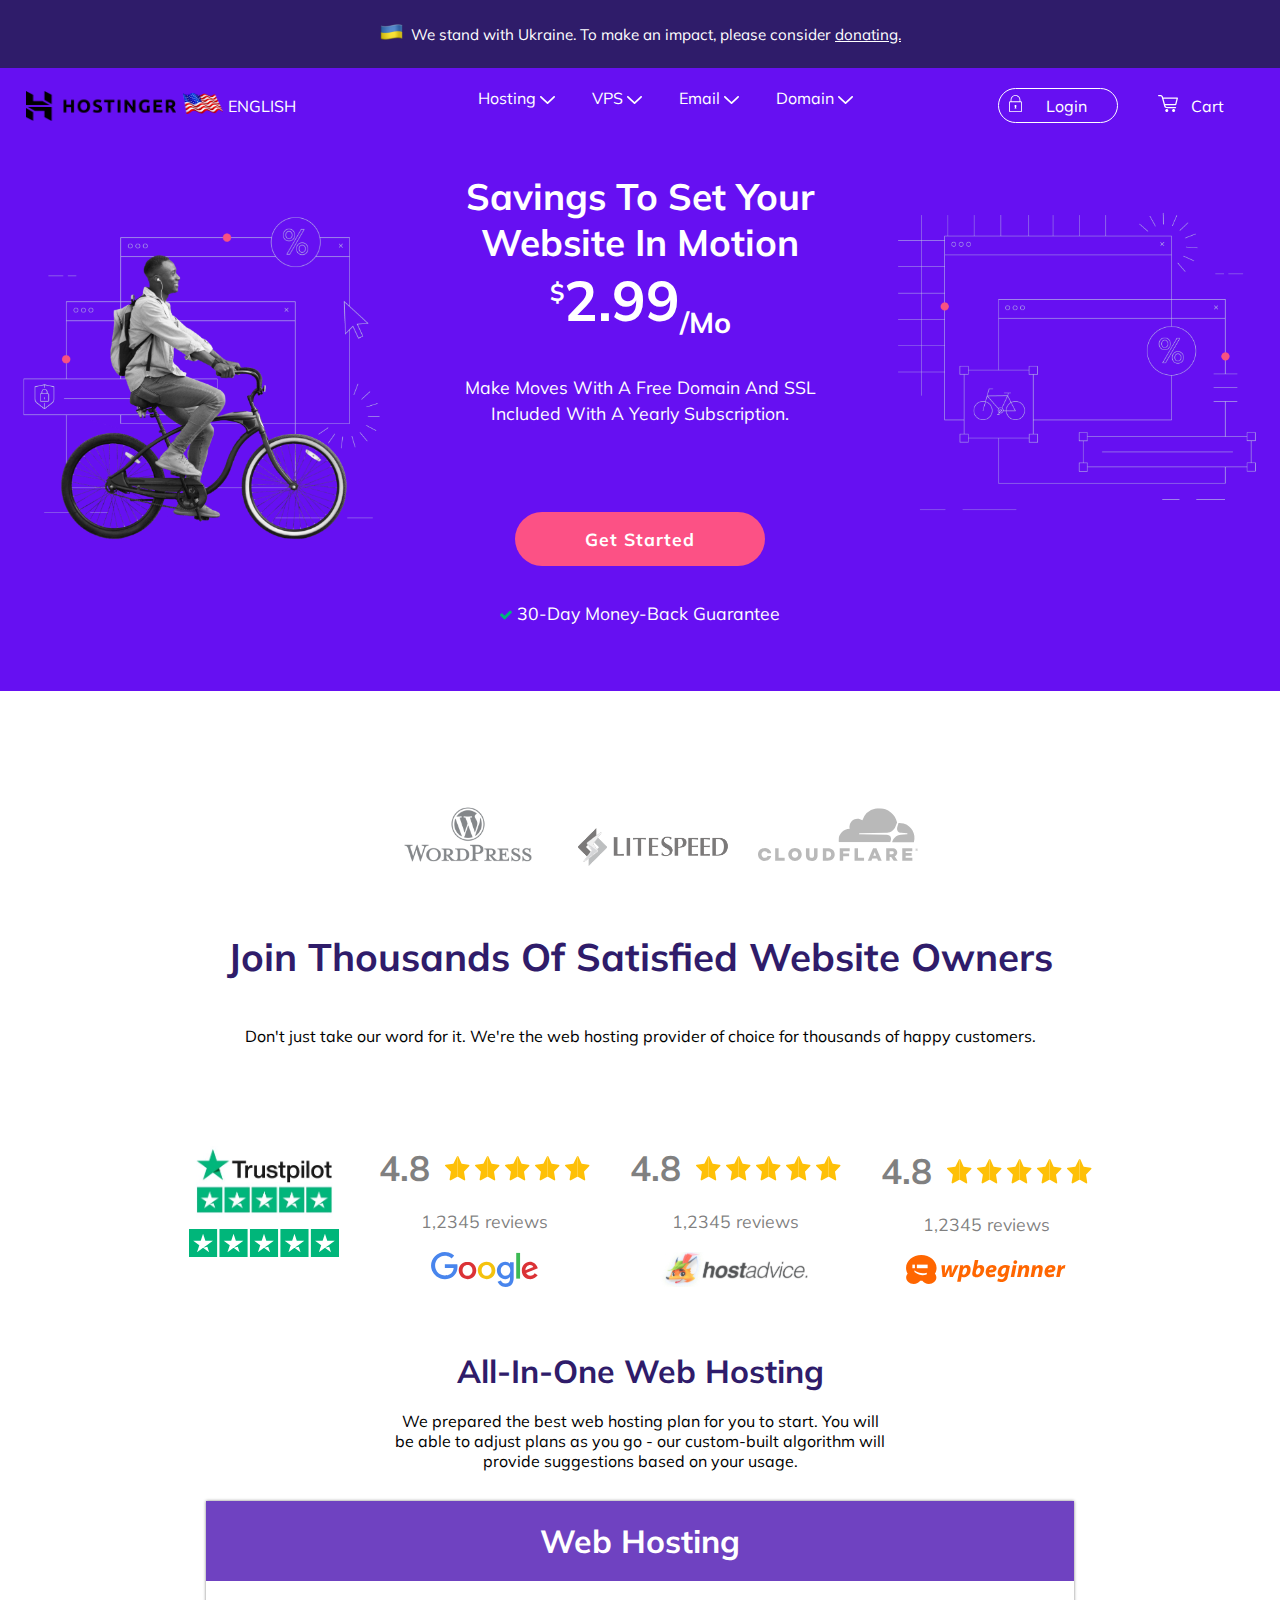
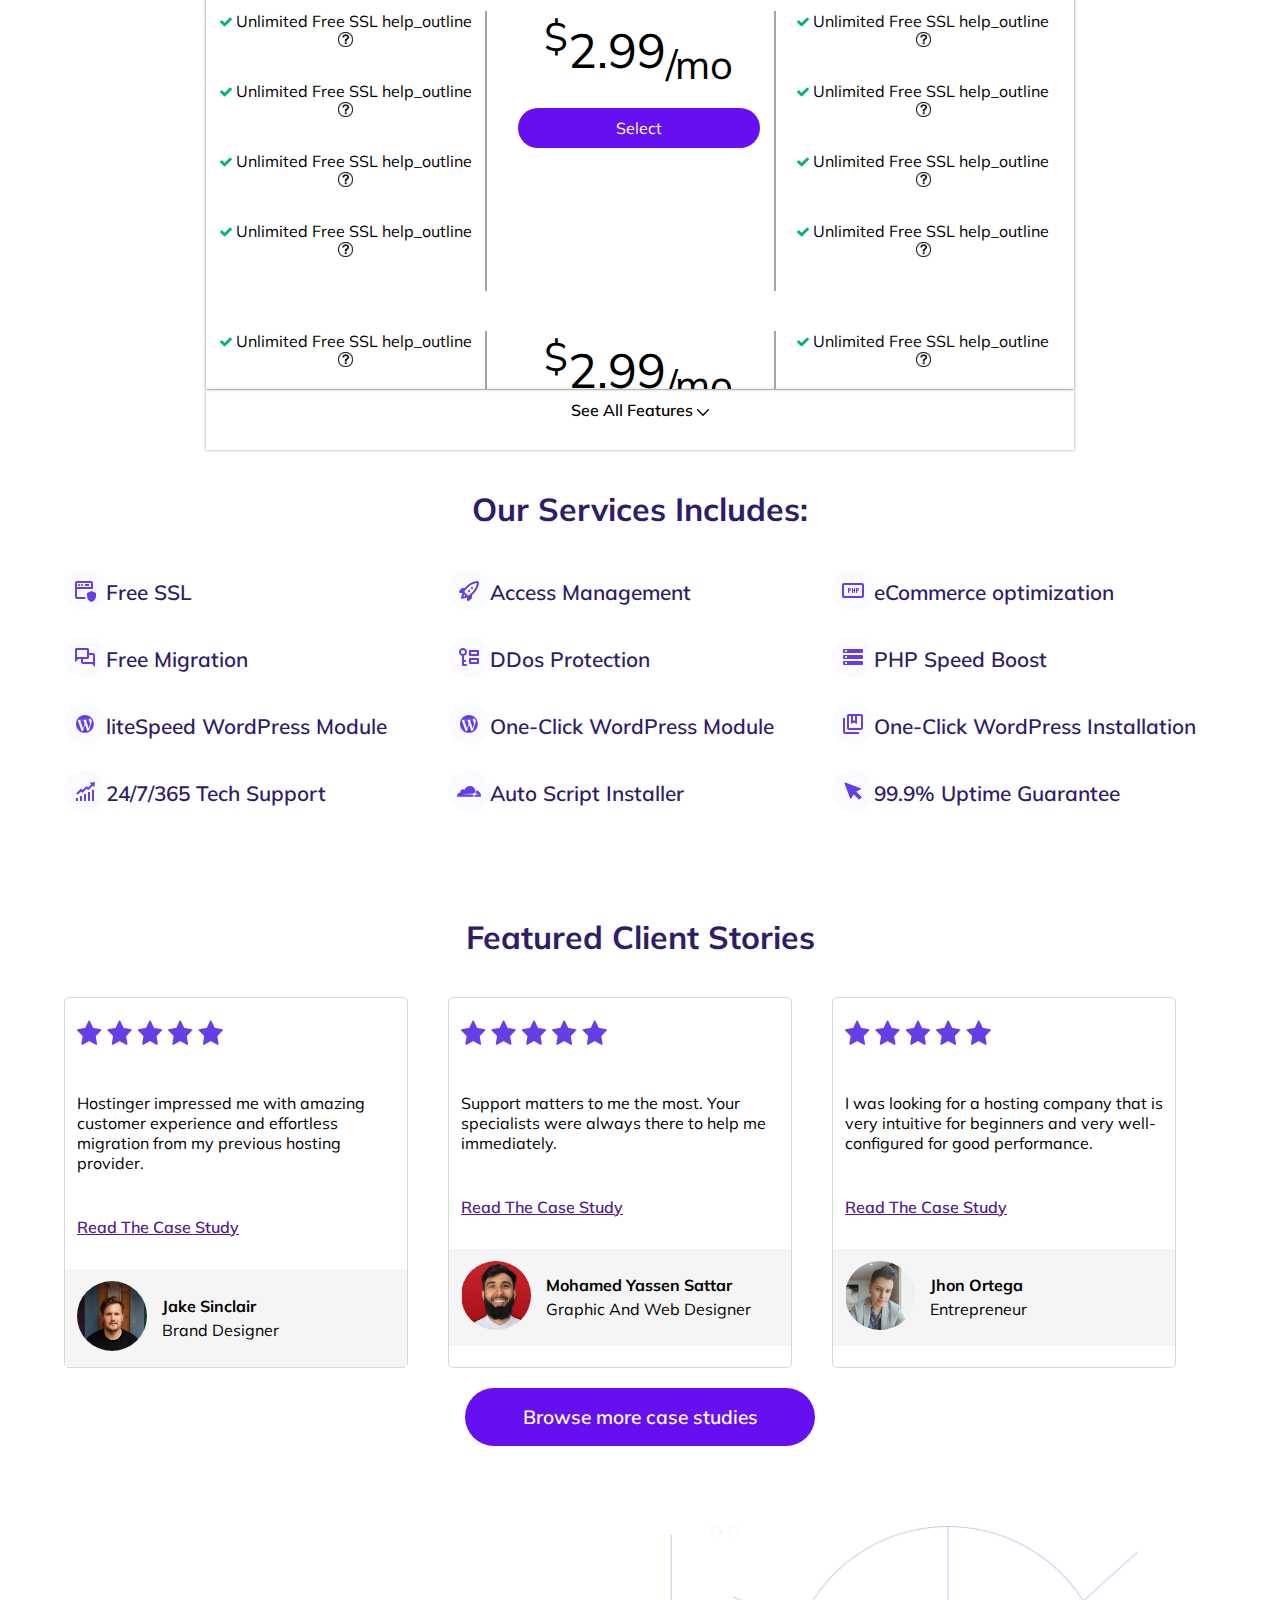
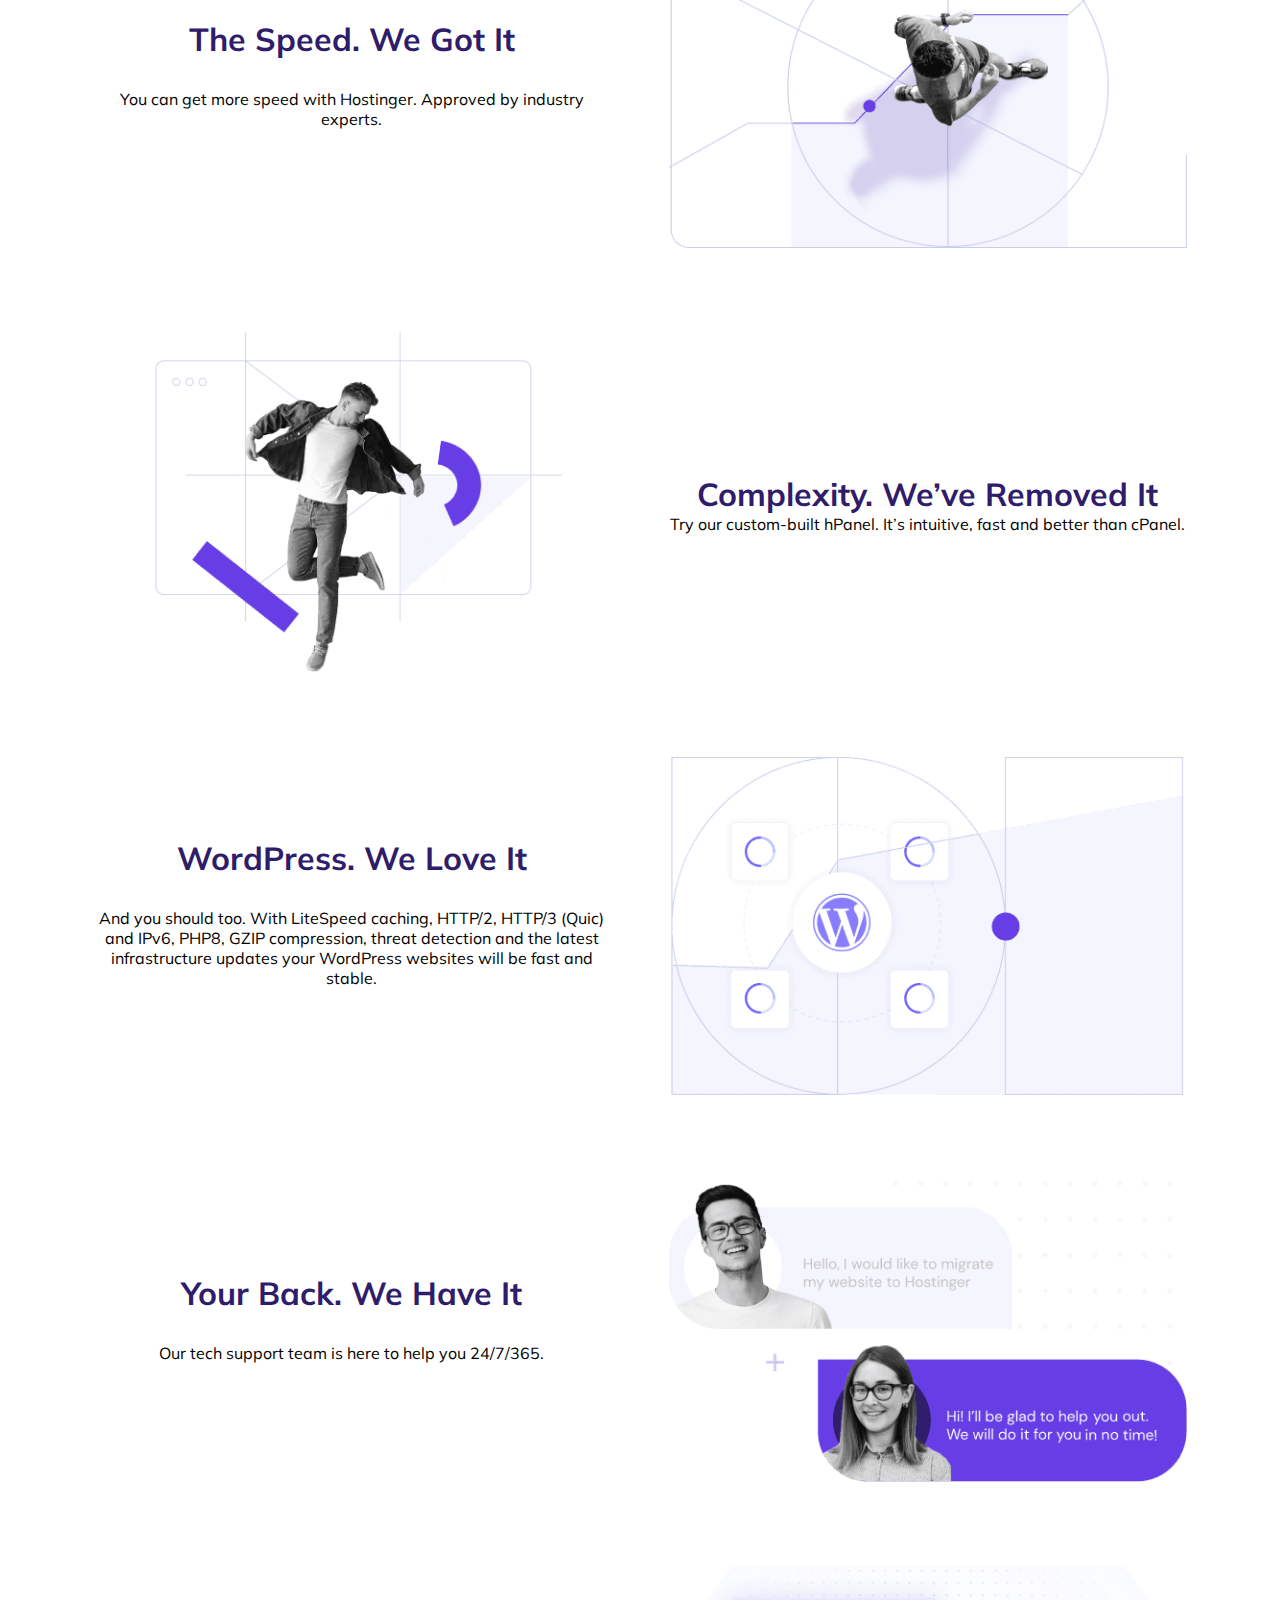
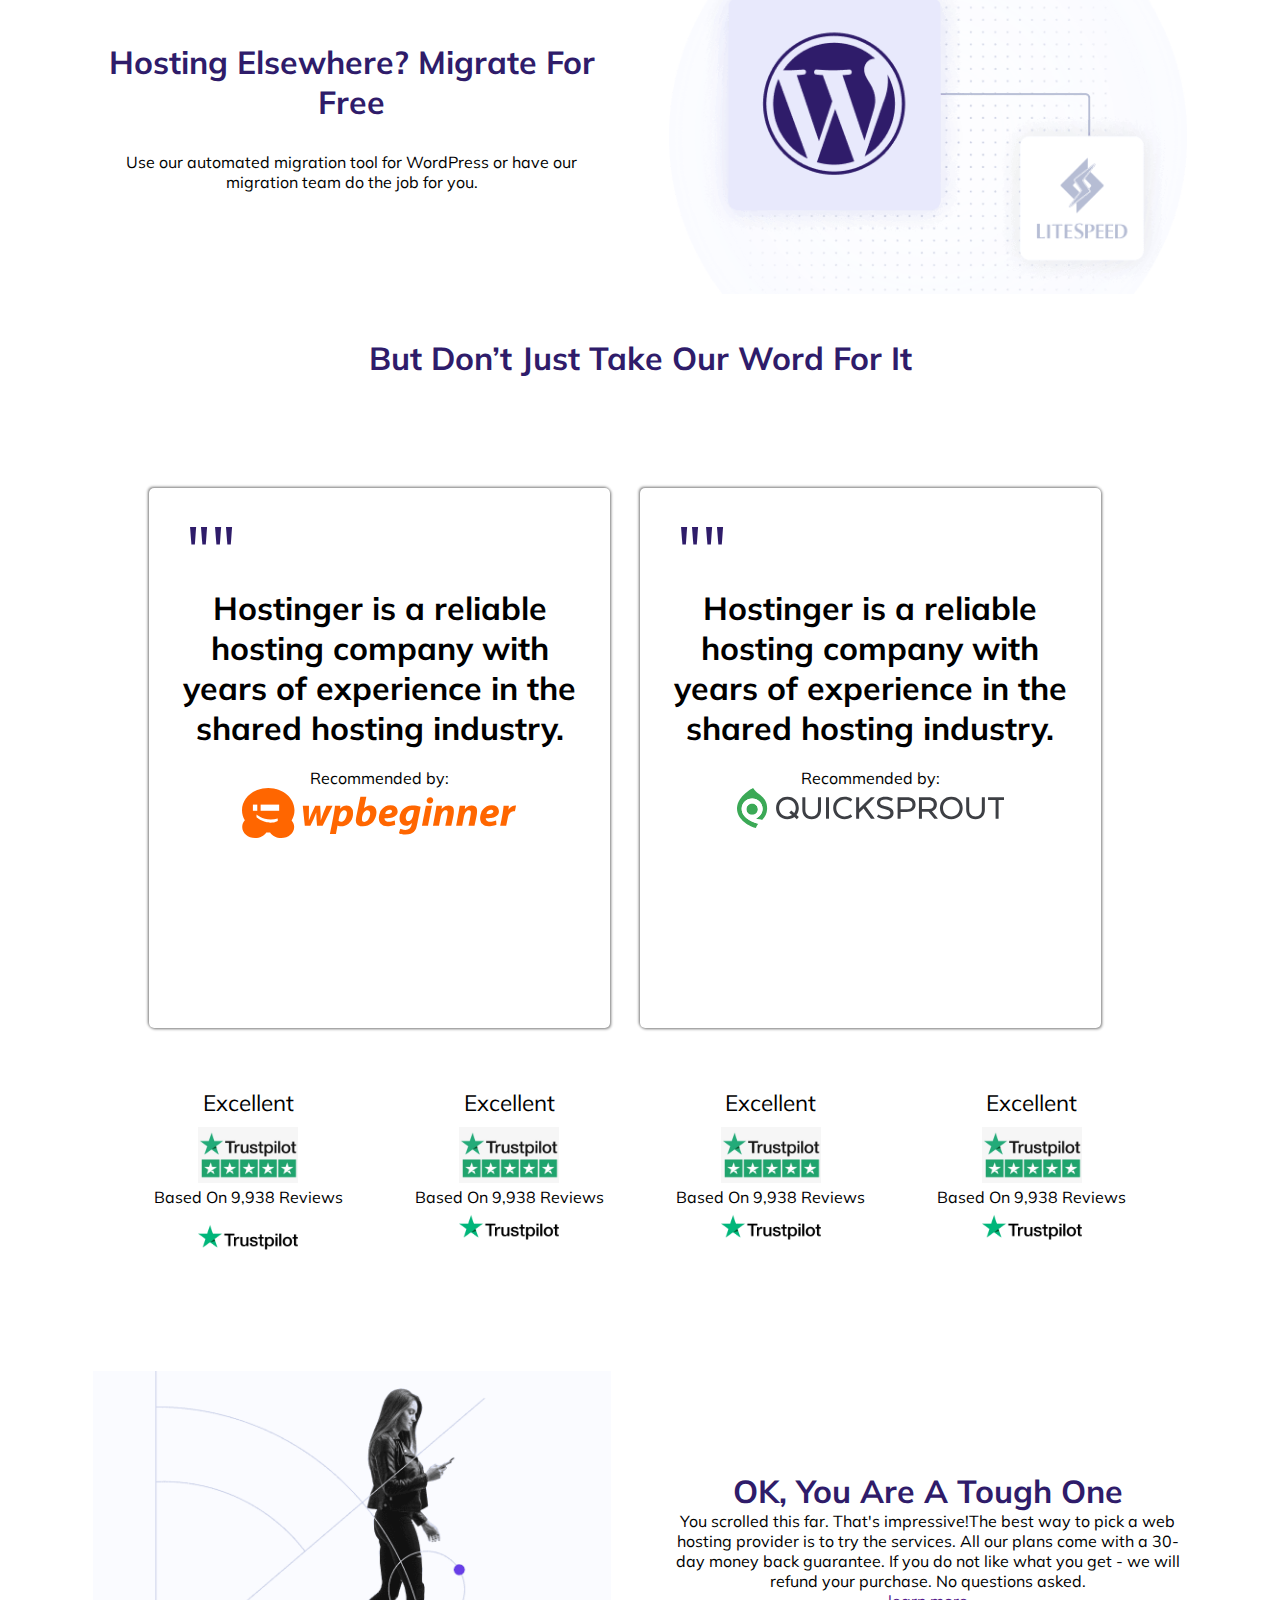
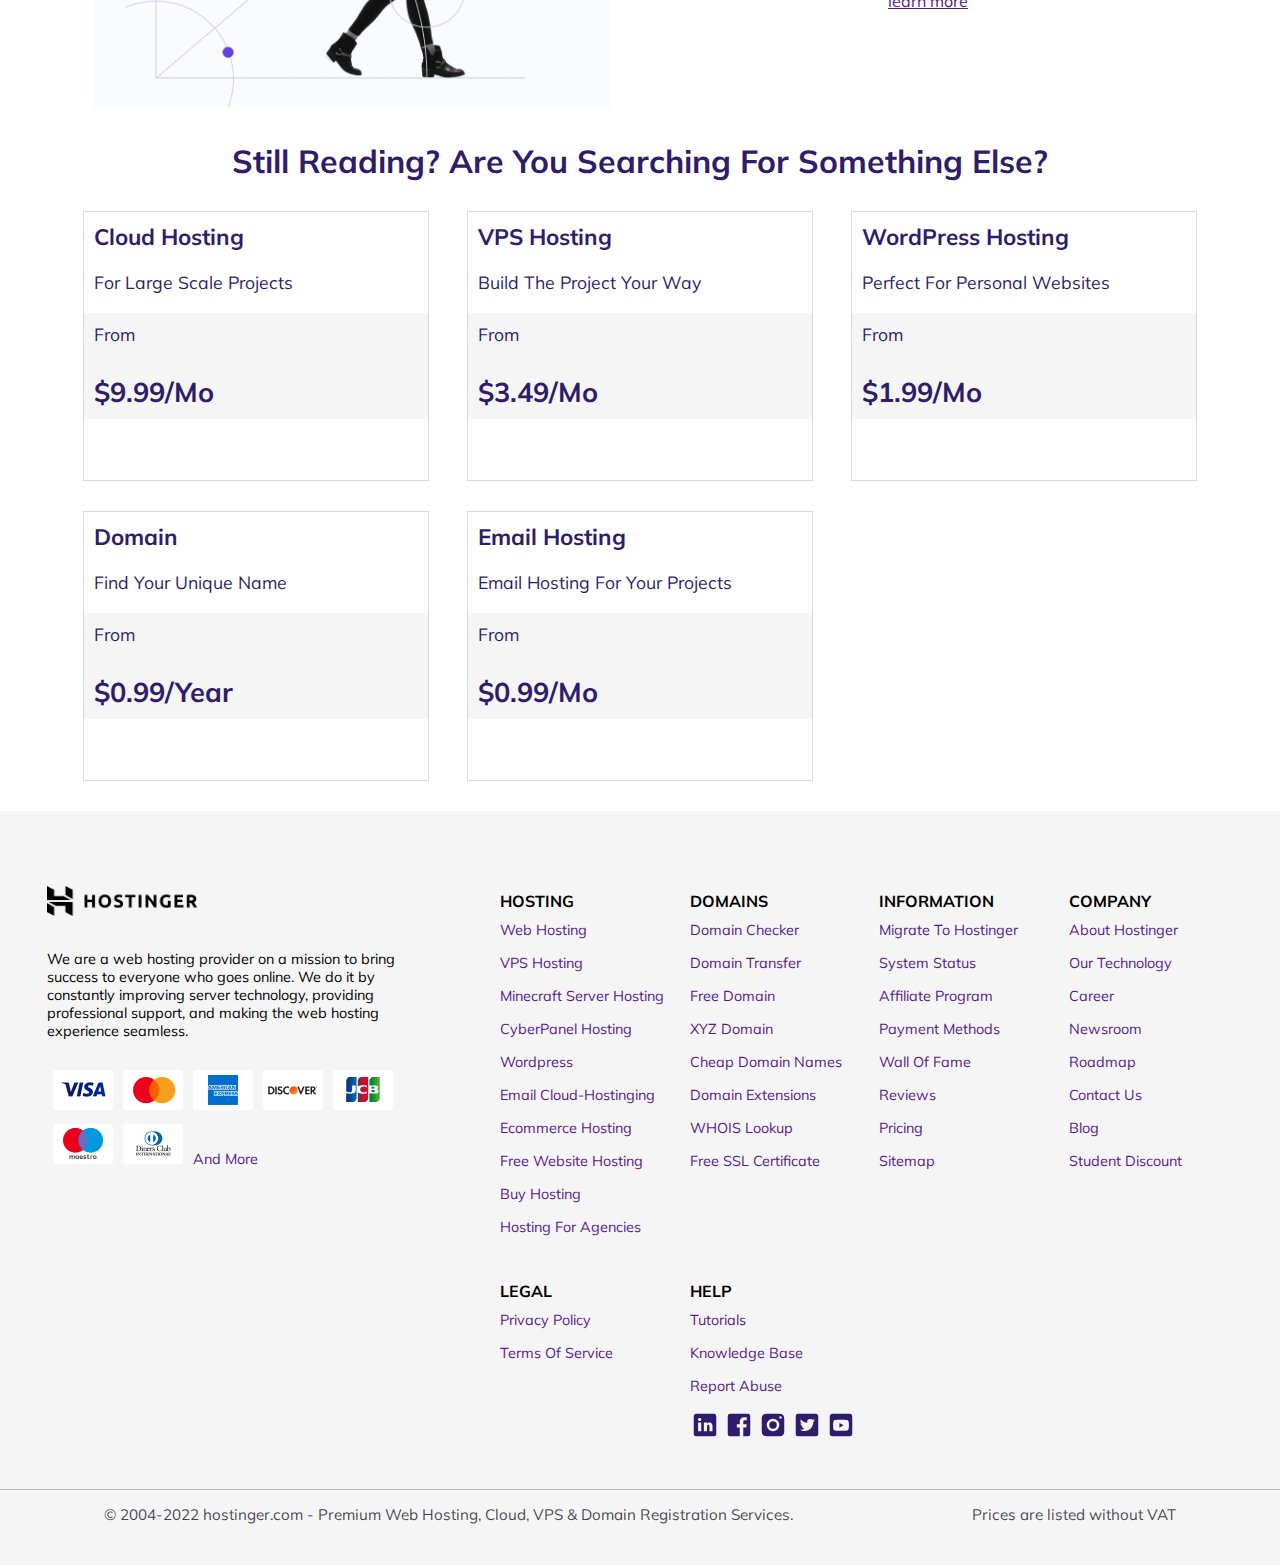
==== commit 3ff752b2: "updated" ====
--- a/index.html
+++ b/index.html
@@ -30,8 +30,8 @@
                         <img src="/img/english.png" alt="" width="40px">
                     </div>
                     <div class="fla">
-                        <span class="none">US</span>
-                        <span class="block">ENGLISH</span>
+                        <span class="none">ENGLISH</span>
+                        <span class="block">US</span>
                     </div>
                 </div>
                 <!--end of logo-->
--- a/css/style.css
+++ b/css/style.css
@@ -0,0 +1,1051 @@
+@import url('https://fonts.googleapis.com/css2?family=Mulish:wght@500&display=swap');
+*{
+   margin: 0;
+   padding: 0;
+   box-sizing: border-box;
+   font-family: 'Mulish', sans-serif;
+}
+.hold{
+    display: flex;
+    align-items: center;
+}
+.hold .fla span{
+    color: #fff;
+    margin-left: 5px;
+}
+.nav-bar .fla span{
+    color: #000;
+}
+.fixed .hold .fla span{
+    color: #000;
+}
+.fixed img{
+    opacity: 1;
+}
+.container{
+    background-color:#6610f2;
+    height:auto;
+    color: #fff;
+    padding-bottom: 50px;
+}
+.container.drop-down.add-d{
+    display: none;
+}
+.head{
+    display: flex;
+    justify-content: center;
+    align-items: center;
+    color: #fff;
+    background-color: #2f1c6a;;
+    padding: 20px;
+    font-size: 1.2rem;
+    font-size: 0.95rem;
+
+    
+}
+.logo{
+    margin-right: 7px;
+}
+.head p a{
+    color: #fff;
+}
+nav{
+    display: flex;
+    justify-content: space-between;
+    padding: 20px;
+    
+}
+.pn img{
+    width: 110px;
+}
+.logo-head{
+    display:flex;
+    align-items: center;
+    padding-left: 6px;
+}
+.hold:nth-child(2){
+    margin-left: 7px;
+}
+.link-container{
+    display: flex;
+    justify-content: space-between;
+}
+.links{
+    margin-left: 37px;
+    position: relative;
+}
+.links .drop-down{
+    display:none;
+    position:absolute;
+    left: -50%;
+    top: 60px;
+    min-width: 400px;
+    background-color: #fff;
+    z-index: 677;
+    box-shadow: 0 0 3px gray;
+    color: #000;
+    height:auto;
+    padding:10px;
+    border-radius: 2px;
+}
+.links .drop-down::after{
+    position: absolute;
+    content: "";
+    top:13px;
+    left:35%;
+    width: 120px;
+    height: 130px;
+    background-color: #fff;
+    z-index: -1;
+    border-radius: 3px;
+    transform: rotate(140deg);
+}
+.txt{
+    display: flex;
+    align-items: center;
+    margin-top: 20px;
+    cursor: pointer;
+    transition: 0.5s;
+}
+ .sv:hover{
+    transform:scale(1.1);
+}
+.sv p:nth-child(1){
+    font-size: 1.2rem;
+    text-transform:capitalize;
+    font-weight: 800;
+}
+.sv{
+    margin-left: 30px;
+    transition: 0.5s;
+    color: #2f1c6a;
+}
+.links .drop-down.add-d{
+    display:block;
+}
+.li a img{
+    display: inline;
+}
+.li{
+    color: #fff;
+    text-decoration: none;
+    text-transform: capitalize;
+}
+.li:hover{
+    opacity: 0.8;
+}
+.log-c a{
+    margin-right: 30px;
+    padding: 6px;
+    display: inline-block;
+    color: #fff;
+    text-decoration: none;
+    text-transform: capitalize;
+}
+.log-c a img{
+  margin-right: 9px;
+}
+.log-c a:nth-child(1){
+    border-radius:20px;
+    border: 1px solid #fff;
+    width: 120px;
+}
+.harm-bugar{
+    display: flex;
+    cursor: pointer;
+}
+.cart{
+    margin-right:30px;
+}
+.cart:hover{
+    opacity: 0.8;
+}
+.cart a img{
+    margin-right: 7px;
+}
+.cart a{
+    text-transform: capitalize;
+    color: #fff;
+    text-decoration: none;
+}
+.hold-s:hover{
+    opacity: 0.8;
+}
+.harm-bugar span{
+    border-top: 3px solid #fff;
+    display: block;
+    width: 25px;
+    font-weight: 600;
+    margin-bottom: 5px;
+}
+.text-content{
+    display: flex;
+    text-align: center;
+    justify-content: space-between;
+    text-transform: capitalize;
+    margin-top: 30px;
+}
+.tx{
+    flex-basis: 30%;
+}
+.bicycle img{
+    width: 100%;
+}
+.bicycle{
+    overflow: hidden;
+}
+.tx h1{
+   font-size: 2.3rem;
+}
+#lil{
+    font-size: 1.1rem;
+    line-height: 1.6rem;
+}
+
+#dol{
+ font-size: 3.5rem;
+ font-weight: bolder;
+ margin-bottom: 20px;
+ display: block;
+}
+.tx span sup{
+   font-size: 1.5rem;
+}
+.tx span sub{
+    font-size: 1.8rem;
+    text-transform: capitalize;
+}
+.get{
+    margin-top: 50px;
+}
+.get a{
+    padding: 16px;
+    background-color: #fc5185;
+    color: #fff;
+    text-decoration: none;
+    width: 250px;
+    display: block;
+    border-radius: 30px;
+    margin: auto;
+    font-size: 1.1rem;
+    letter-spacing: 1px;
+    font-weight: bold;
+}
+.count-down{
+    display: flex;
+    justify-content: center;
+    margin-top: 20px;
+    font-weight: 600;
+}
+.count-down .box{
+    width: 60px;
+    border-radius: 6px;
+    background-color: #fff;
+    color: #000;
+    padding: 20px;
+    margin-right: 20px;
+}
+.box{
+    position: relative;
+}
+.box span{
+    position: absolute;
+    top: 15px;
+    right: -13px;
+    color: #fff;
+    font-weight: 600;
+    font-size: 1.4rem;
+}
+.start{
+    margin-top: 20px;
+}
+.section2{
+    margin-top: 30px;
+    text-align: center;
+    padding: 20px;
+}
+#down{
+    margin-top: 25px;
+}
+.word{
+    width: 160px;
+    overflow: hidden;
+    margin-left: 25px;
+}
+.word-holder{
+    display: flex;
+    align-items: center;
+    justify-content:center;
+    margin: 50px 0px 50px 0px;
+
+}
+.word img{
+    height:100% ;
+    width: 100%;
+    opacity: 0.6;
+}
+.text-sec{
+    width: 80%;
+    margin: auto;
+}
+.text-sec h1{
+    font-size: 2.4rem;
+    margin-bottom: 25px;
+}
+#wb{
+    width: 160px;
+}
+.ty img{
+    width: 250px;
+}
+.main{
+    display: flex;
+    width: 80%;
+    margin: auto;
+    margin-top: 40px;
+    align-items: center;
+    justify-content:center;
+}
+.flex{
+    display: flex;
+    justify-content: center;
+    margin-top: 20px;
+}
+.flex img{
+    width: 35px;
+}
+.dd img{
+    width: 150px;
+    margin: auto;
+    display: block;
+
+}
+.hold-ico p{
+    margin-top: 20px;
+    font-size: 1.1rem;
+    color: rgba(42, 42, 42, 0.604);
+}
+.flex p{
+    font-size: 2.2rem;
+    font-weight: bold;
+}
+.hold-ico{
+    margin: 20px 20px 0px 20px;
+    text-align: center;
+
+}
+.flex img{
+    width: 25px;
+    margin-left: 5px;
+}
+.home{
+    width: 70%;
+    margin: auto;
+    box-shadow: 0 0 3px gray;
+    position: relative;
+    height:100%;
+}
+
+.add-host{
+    height: auto;
+}
+.host{
+   height:30.5rem;
+   padding-bottom: 10px;
+   overflow: hidden;
+}
+.section2 .all{
+    width: 70%;
+    margin: auto;
+    padding:60px 0px 30px 0px;
+    margin-bottom: 30px;
+    margin-top: 30px;
+}
+.section2 h1{
+    color: #2f1c6a;
+    padding-bottom: 20px;
+    text-transform: capitalize;
+}
+.host h1{
+    background-color: #6f42c1;
+    color: #fff;
+    padding: 20px;
+    text-transform: capitalize;
+}
+
+.cont span{
+    font-size: 3rem;
+}
+.flexx{
+    padding: 10px;
+    display: flex;
+    justify-content: space-between;
+}
+.flexx li{
+    margin-bottom: 30px;
+    position: relative;
+}
+.flexx li span{
+    background-color: rgb(0, 0, 0);
+    color: #fff;
+    display:none;
+    width: fit-content;
+    margin: auto;
+    position: relative;
+    position: absolute;
+    right: 0;
+    border-radius:14px;
+    padding: 14px;
+    height: 60px;
+    margin-top: 18px;
+    z-index: 666;
+}
+.flexx li span::after{
+    position: absolute;
+    content: "";
+    top: -10px;
+    background-color: #000;
+    right: 30%;
+    width: 50px;
+    height: 50px;
+    transform: rotate(140deg);
+    z-index: -1;
+}
+.title{
+    width: 15px;
+    cursor: pointer;
+}
+.title:hover + span{
+   display: block;
+}
+.tt{
+    flex-basis: 32%;
+    margin-top: 20px;
+}
+.flexx .tt li{
+    padding-right:10px;
+    list-style: none;
+}
+.flexx .tt:nth-child(1){
+    border-right: 2px solid rgba(128, 128, 128, 0.719);
+}
+.flexx .tt:nth-child(2){
+    border-right: 2px solid rgba(128, 128, 128, 0.719);
+}
+.select{
+    margin-top: 20px;
+}
+.select  a{
+    background-color:#6610f2;
+    width: 90%;
+    margin: auto;
+    display: block;
+    padding: 10px;
+    color: #fff;
+    text-decoration: none;
+    text-transform: capitalize;
+    border-radius: 30px;
+}
+.see-all{
+ box-shadow: 0 0 3px rgba(128, 128, 128, 0.758);
+  padding-bottom: 30px;
+  text-transform: capitalize;
+  font-weight: 600;
+  cursor: pointer;
+  position: absolute;
+  left:0;
+  width: 100%;
+  margin-top: 1px;
+}
+.see-all p{
+    padding-top: 10px;
+}
+.fixed{
+    position:fixed;
+    top: 0;
+   left:-100%;
+   height: 100%;
+    width: 100%;
+    background-color: #fff;
+    transition: 0.5s;
+    z-index: 66666;
+    overflow-y: scroll;
+    padding-bottom: 100px;
+}
+.scroll{
+    max-height: 100%;
+    overflow-y: scroll;
+}
+.add-fixed{
+    left:0;
+}
+.hold-f{
+    padding:20px 10px 20px 0px;
+    display: flex;
+    justify-content: space-between;
+    margin-top: 10px;
+    border-bottom: 1px solid gray;
+}
+.cart-2{
+}
+.cart-2 img{
+    margin-right: 20px;
+    cursor: pointer;
+}
+.link2{
+    margin:20px 0px 10px 0px;
+}
+.l{
+    cursor: pointer;
+}
+.link2 .l span{
+    color: #000;
+    position: relative;
+    display: block;
+    font-weight: 600;
+    text-transform: capitalize;
+    border-bottom: 1px solid gray;
+    padding: 20px;
+}
+.links .li .sp.add-d{
+    transform: rotate(180deg);
+}
+.link2 .l span::before{
+ position: absolute;
+ content: "";
+ top: 20px;
+ right:20px;
+ display: block;
+ background-image: url(/myhost/img/down.png);
+ background-size: cover;
+ background-position: center;
+ height: 14px;
+ width: 14px;
+}
+ .l span.add-d::before{
+    transform:  rotate(180deg);
+}
+.link2 .drop-down{
+    height: 0;
+    overflow: hidden;
+}
+.link2 .drop-down.add-d{
+    height: auto;
+}
+.drop-down span{
+    display: block;
+    margin-bottom: 19px;
+    padding-left: 27px;
+    text-transform: capitalize;
+    text-decoration: none;
+    font-weight: 600;
+    margin-top: 10px;
+    margin-left: 6px;
+    padding-bottom: 25px;
+    border-bottom: 1px solid gray;
+
+}
+.container.add-d{
+    display: none;
+}
+.country{
+    position:fixed;
+    top: 0;
+    left: 0;
+    width: 100%;
+    max-height: 100%;
+    background-color: #f5f5f5;
+    z-index: 555;
+    display: none;
+    overflow-y: scroll;
+}
+.country nav{
+    box-shadow: 1px 1px 1px rgba(128, 128, 128, 0.447);
+    background-color: #fff;
+}
+.country p{
+    color: #000;
+}
+.country a{
+    color: #000;
+}
+.country .log-c a{
+    border-color: #000;
+}
+.country .harm-bugar span{
+    border-color: #000;
+}
+.search-box{
+    display: flex;
+    justify-content: space-between;
+    align-items: center;
+    box-shadow: 0px 0px 1px rgba(128, 128, 128, 0.485), -0px -0px 1px rgba(128, 128, 128, 0.485);
+    border-radius: 20px;
+    width: 95%;
+    height: 47px;
+    overflow: hidden;
+    margin: auto;
+    margin-top: 30px;
+    padding: 6px;
+    background-color: #fff;
+}
+.input{
+    width: 100%;
+    height: 100%;
+    padding-left: 6px;
+}
+.search-icon{
+    padding-right: 6px;
+}
+.input input{
+    outline: none;
+    border: none;
+    width: 100%;
+    height: 100%;
+    background-color: transparent;
+    font-size: 1rem;
+    text-transform: capitalize;
+}
+.flg{
+    width: 95%;
+    margin: auto;
+    background-color: #fff;
+    margin-top: 40px;
+    padding: 40px;
+    border-radius: 5px;
+    box-shadow: 0px 0px 1px rgba(128, 128, 128, 0.485), -0px -0px 1px rgba(128, 128, 128, 0.485);
+}
+.flag-section a{
+    display: inline-block;
+    margin-bottom: 20px;
+}
+.flag-section .fl-l:hover{
+    scale: 1.1;
+}
+.flag .fl-l{
+    cursor: pointer;
+    transition: 0.5s;
+    border-bottom: 1px solid rgba(128, 128, 128, 0.476);
+    padding-top: 20px;
+}
+.flag-section span:nth-child(2){
+    text-transform: capitalize;
+    color: #0a0615;
+    font-weight: 700;
+}
+.flag-section{
+    display: block;
+}
+.hold-r{
+    position: relative;
+}
+.remover{
+    background-color: #6610f2;
+    position: absolute;
+    top: 5px;
+    width: 50px;
+    height: 50px;
+    text-align: center;
+    right: 30px;
+    border-radius: 50%;
+    opacity:0;
+    cursor: pointer;
+    z-index: 778;
+}
+.add-remover{
+    display: block;
+}
+.remover img{
+    margin-top: 17px;
+}
+.eng{
+    cursor: pointer;
+}
+.log-2{
+    text-align: center;
+    border: 2px solid #6f42c1;
+    padding: 15px;
+    width: 90%;
+    margin: auto;
+    margin-top: 30px;
+    border-radius: 30px;
+}
+.log-2 a{
+    text-decoration: none;
+    text-transform: capitalize;
+    font-weight: 600;
+    font-size: 1.1rem;
+}
+.log-2 a img{
+    margin-right: 6px;
+}
+.fixed .hold{
+    padding-left: 20px;
+}
+.nav-bar{
+    background-color: #fff;
+    position: fixed; 
+    width: 100%;
+    top: 0;
+    left: 0;
+    z-index: 23;
+    box-shadow: 0 0 5px gray;
+}
+.nav-bar a{
+    color: black;
+    border-color: #000;
+}
+.nav-bar p{
+  color: #000;
+}
+.links p{
+    position: relative;
+}
+.harm-bugar .cart img,.log-c a img{
+    filter:brightness(0) invert(1);
+}
+.links .l .sp{
+   filter:brightness(0) invert(1);
+}
+.nav-bar .links .li .sp{
+    filter:none;
+}
+#show .l img, #show .log-c a img{
+    filter: none;
+}
+#ct{
+    filter: none;
+}
+.nav-bar .log-c a img{
+    filter:none;
+}
+#shift{
+    margin-right: 20px;
+    margin-left: 4px;
+}
+.nav-bar .log-c a{
+    border-color: #000;
+    font-weight: 600;
+}
+.nav-bar .l{
+    font-weight: 600;
+}
+.nav-bar .harm-bugar .cart img{
+    filter:none;
+}
+.country  .harm-bugar .cart img{
+    filter: none;
+}
+.nav-bar .hold-s span{
+    border-color: #000;
+}
+.service{
+    width: 90%;
+    margin: auto;
+    margin-top: 80px;
+}
+.headers{
+    color:#2f1c6a;
+    text-align: center;
+    font-size: 2rem;
+    text-transform: capitalize;
+
+}
+.service-box,.rev{
+    margin-top: 40px;
+}
+.s-box .f-s{
+    display: flex;
+    align-items: center;
+    font-size: 1.3rem;
+    font-weight: 600;
+}
+.service-box .s-box{
+    margin-bottom: 20px;
+    color: #2f1c6a;
+    width: 100%;
+}
+.rev .s-box{
+    border: 1px solid rgba(128, 128, 128, 0.307);
+    border-radius: 5px;
+    flex-basis: 30%;
+    margin-bottom: 20px;
+}
+.rev .rating{
+    margin-bottom: 20px;
+    margin-top: 10px;
+    padding: 12px;
+}
+.rev .rate-text{
+    margin-bottom: 20px;
+    padding: 12px;
+}
+.rev .read{
+    padding: 12px;
+    margin-bottom: 20px;
+    text-transform: capitalize;
+    font-weight: 600;
+}
+.person{
+    background-color: #f5f5f5;
+    display: flex;
+    align-items: center;
+    padding: 12px;
+}
+.img-person img{
+    width: 70px;
+    border-radius: 50%;
+    margin-right: 15px;
+   
+}
+.name{
+    text-transform: capitalize;
+}
+.name h5{
+    font-size: 1rem;
+    margin-bottom: 4px;
+}
+.browse{
+    text-align: center;
+    margin-top: 30px;
+}
+.browse a{
+    background-color: #6610f2;
+    color: #fff;
+    display: block;
+    width: 100%;
+    padding: 17px;
+    border-radius: 40px;
+    text-decoration: none;
+    font-size: 1.2rem;
+    font-weight: 600;
+    transition: 0.5s;
+}
+.browse a:hover{
+    box-shadow: 1px 1px 7px #6710f27e;
+
+}
+.spi{
+    width: 90%;
+    margin: auto;
+    margin-top: 60px;
+}
+.spid img{
+    width: 100%;
+    margin: auto;
+}
+.spid:nth-child(1) h1,.spid:nth-child(1) p{
+    margin-bottom: 30px;
+    text-align: center;
+}
+
+.spid{
+    flex-basis: 45%;
+    text-align: center;
+    margin-top: 20px;
+}
+.quote-block{
+    width: 90%;
+    margin: auto;
+}
+.quote-block .headers{
+    margin-top: 40px;
+}
+.quoter{
+    margin-top: 80px;
+    display: flex;
+    flex-direction:column;
+}
+.quote-box{
+    box-shadow: 1px 1px 3px gray,-1px -1px 3px gray;
+    min-height: 60vh;
+    flex-basis: 40%;
+    flex-basis: 40%;
+    margin-top: 30px;
+    margin-bottom: 20px;
+    text-align: center;
+    padding: 20px;
+    border-radius: 5px;
+}
+.quote-box #quote{
+    display: block;
+    font-size: 4rem;
+    text-align:start;
+    margin-left: 17px;
+    color:#2f1c6a;
+}
+.excel-section{
+    width: 90%;
+    margin: auto;
+    margin-top: 30px;
+    text-align: center;
+    text-transform: capitalize;
+}
+.quote-box h1{
+    margin-bottom: 20px;
+}
+.excel-box img{
+    width: 100px;
+}
+.excel-box p:nth-child(1){
+    font-size: 1.4rem;
+    margin: 10px 0px 10px 0px;
+}
+
+.excel-box p:nth-child(2){
+    font-size:0.6rem;
+}
+.excel-box a{
+    display: inline-block;
+    margin-top: -30px;
+}
+
+.excel-box{
+    display: none;
+}
+.excel-box.active{
+    display: block;
+}
+.reading{
+    width:90%;
+    margin: auto;
+}
+.reading .headers{
+    margin: 30px 0px 30px 0px;
+}
+.cloud-box{
+    border: 1px solid rgba(128, 128, 128, 0.307);
+    min-height: 30vh;
+    width: 90%;
+    margin: auto;
+    margin-bottom: 30px;
+    color:#2f1c6a;
+
+}
+.cloud-box h3{
+    font-size: 1.4rem;
+    text-transform: capitalize;
+    padding: 10px;
+}
+.cloud-box p{
+   font-size: 1.1rem;
+   padding: 10px;
+   text-transform: capitalize;
+   margin-bottom: 10px;
+}
+.from{
+    background-color: #f5f5f5;
+}
+.from #sub{
+    font-size: 1.7rem;
+    font-weight: bolder;
+    margin-bottom: 0;
+}
+footer{
+    background-color: #f5f5f5;
+    padding-bottom: 20px;
+    padding-top: 60px;
+}
+.sec1 h4{
+    text-transform: uppercase;
+    margin: 10px 0px 10px 0px ;
+}
+.sec1 a{
+    display: block;
+    margin-bottom: 15px;
+    text-decoration: none;
+    text-transform: capitalize;
+    font-size: 0.9rem;
+}
+.sec1{
+    padding: 10px;
+}
+.logo-footer{
+    padding: 15px;
+}
+.flex-footer{
+    display: flex;
+    justify-content: space-between;
+    flex-direction: column;
+}
+.tx{
+    flex-basis: 30%;
+}
+.pay-icon a{
+    margin-left: 6px;
+    margin-bottom: 10px;
+    display: inline-block;
+    text-decoration: none;
+}
+.tx p,.pay-icon{
+    padding: 15px;
+    font-size: 0.9rem;
+}
+.sec-flex{
+    flex-basis:60% ;
+    padding-left: 10px;
+}
+.line-end{
+    margin-top: 20px;
+    padding: 15px;
+    border-top: 1px solid rgba(128, 128, 128, 0.505);
+}
+.line-end p{
+    color:#0a0615c2;
+    font-size: 0.95rem;
+    margin-bottom: 6px;
+}
+#socials a{
+    display: inline-block;
+}
+.none{
+    display: none;
+}
+.country .hold span{
+    color: #000;
+}
+.flag span{
+    text-transform: capitalize;
+}
+.count-down .namer{
+    position: absolute;
+    top:67px;
+    left: -7px;
+    font-size: 0.9rem;
+    display: block;
+}
+.tx{
+    position: relative;
+}
+.to-top{
+    position: fixed;
+    top:50%;
+    right: 30px;
+    z-index: 555;
+    background-color: #fff;
+    width: 40px;
+    height: 40px;
+    text-align: center;
+    border-radius: 50%;
+    border: 2px solid #0a061588;
+    animation: bounce 2s linear infinite;
+    cursor: pointer;
+    opacity: 0;
+    z-index: 1;
+    transition: 0.5s;
+}
+html{
+    scroll-behavior: smooth;
+}
+.to-top img{
+    transform: rotate(180deg);
+    margin-top: 12px;
+}
+@keyframes bounce {
+    50%{
+        transform: scale(90%);
+    }
+    100%{
+        transform: scale(100%);
+    }
+}--- a/css/media.css
+++ b/css/media.css
@@ -0,0 +1,190 @@
+
+@media screen and (max-width:1100px){
+    .link-container{
+        display: none;
+    }
+    .log-c{
+        display: none;
+    }
+    .harm-bugar{
+        display:flex;
+    }
+    .text-content{
+        justify-content: center;
+    }
+    .bicycle{
+        display: none;
+    }
+    .container{
+        background-image: url(/myhost/img/header-bg-md@2x-dc5c49dec5.png);
+        background-size: cover;
+        background-position: center;
+        background-color:#6610f2;;
+    }
+    .main{
+        flex-direction: column;
+    }
+    .flexx{
+        flex-direction: column;
+    }
+    .dont-s{
+        display: none;
+    }
+    .title:hover + span{
+        display: none;
+
+        }
+    .flexx .tt:nth-child(1), .flexx .tt:nth-child(2){
+        border: none;
+    }
+    .add-host{
+        height:auto;
+    }
+}
+@media screen and (min-width:600px){
+    .search-box{
+        width: 350px;
+        margin-left: 30px;
+    }
+    .log-2{
+        width: 350px;
+    }
+    .flag-section{
+        display: flex;
+        justify-content: space-between;
+    }
+    .flag .fl-l{
+        border-bottom: 0;
+    }
+    .remover{
+        opacity: 1;
+    }
+    .country .add-remover{
+        left: -100%;
+    }
+    .service-box{
+        display: grid;
+        grid-template-columns: 1fr 1fr;
+        place-items: center;
+    }
+    .browse{
+        width: 350px;
+        margin: auto;
+    }
+    .spi{
+        display: flex;
+        text-align: center;
+        justify-content: space-around;
+        align-items: center;
+    }
+    .service-box,.cloud-cont{
+        display: grid;
+        grid-template-columns: 1fr 1fr;
+        place-items: center;
+    }
+    .sec-flex{
+        display:grid;
+        grid-template-columns: 1fr 1fr 1fr;
+        width: 90%;
+    }
+}
+@media screen and (max-width:500px){
+    .container{
+        background-image: url(/myhost/img/header-bg-xs-2f7e91d355.png);
+        background-size: cover;
+        background-position: center;
+    }
+    .add-host{
+        height: auto;
+    }
+    .sec1 h4{
+        position:sticky;
+        top:65px;
+        background-color: #f5f5f5;
+        left: 0;
+        z-index:21;
+        overflow-y: hidden;
+    }
+    
+}
+@media screen and (min-width:1100px){
+    .harm-bugar{
+        display:none;
+    }
+    .add-host{
+        height:auto;
+    }
+    .fixed{
+        display: none;
+    }
+    .flag-section{
+        display: grid;
+        grid-template-columns: 1fr 1fr 1fr;
+        margin-bottom: 10px;
+    }
+    .service-box,.cloud-cont{
+        display: grid;
+        grid-template-columns: 1fr 1fr 1fr;
+        place-items: center;
+    }
+    .rev{
+        display:flex;
+        justify-content: space-between;
+    }
+    .quoter{
+        flex-direction: row;
+        justify-content: center;
+    }
+    .quote-box{
+        flex-basis: 40%;
+        margin-right: 30px;
+    }
+    .rev .s-box{
+        flex-basis: 30%;
+        margin-right: 40px;
+    }
+    .spi{
+        display: flex;
+        text-align: center;
+        justify-content: space-around;
+        align-items: center;
+    }
+    .excel-cont{
+        display: flex;
+        justify-content:space-between;
+        width:85%;
+        margin: auto;
+    }
+    .excel-box{
+        display: block;
+        flex-basis: 20%;
+    }
+    .flex-footer{
+        flex-direction: row;
+        justify-content: space-around;
+    }
+    .sec-flex{
+        display:grid;
+        grid-template-columns: 1fr 1fr 1fr 1fr;
+    }
+    .line-end {
+        display: flex;
+        justify-content: space-around;
+    }
+    .section2 .all{
+        width: 40%;
+        margin: auto;
+    }
+    .none{
+        display: block;
+    }
+    .block{
+        display: none;
+    }
+    .pn img{
+        width: 150px;
+    }
+    .add-top{
+        opacity: 1;
+    }
+}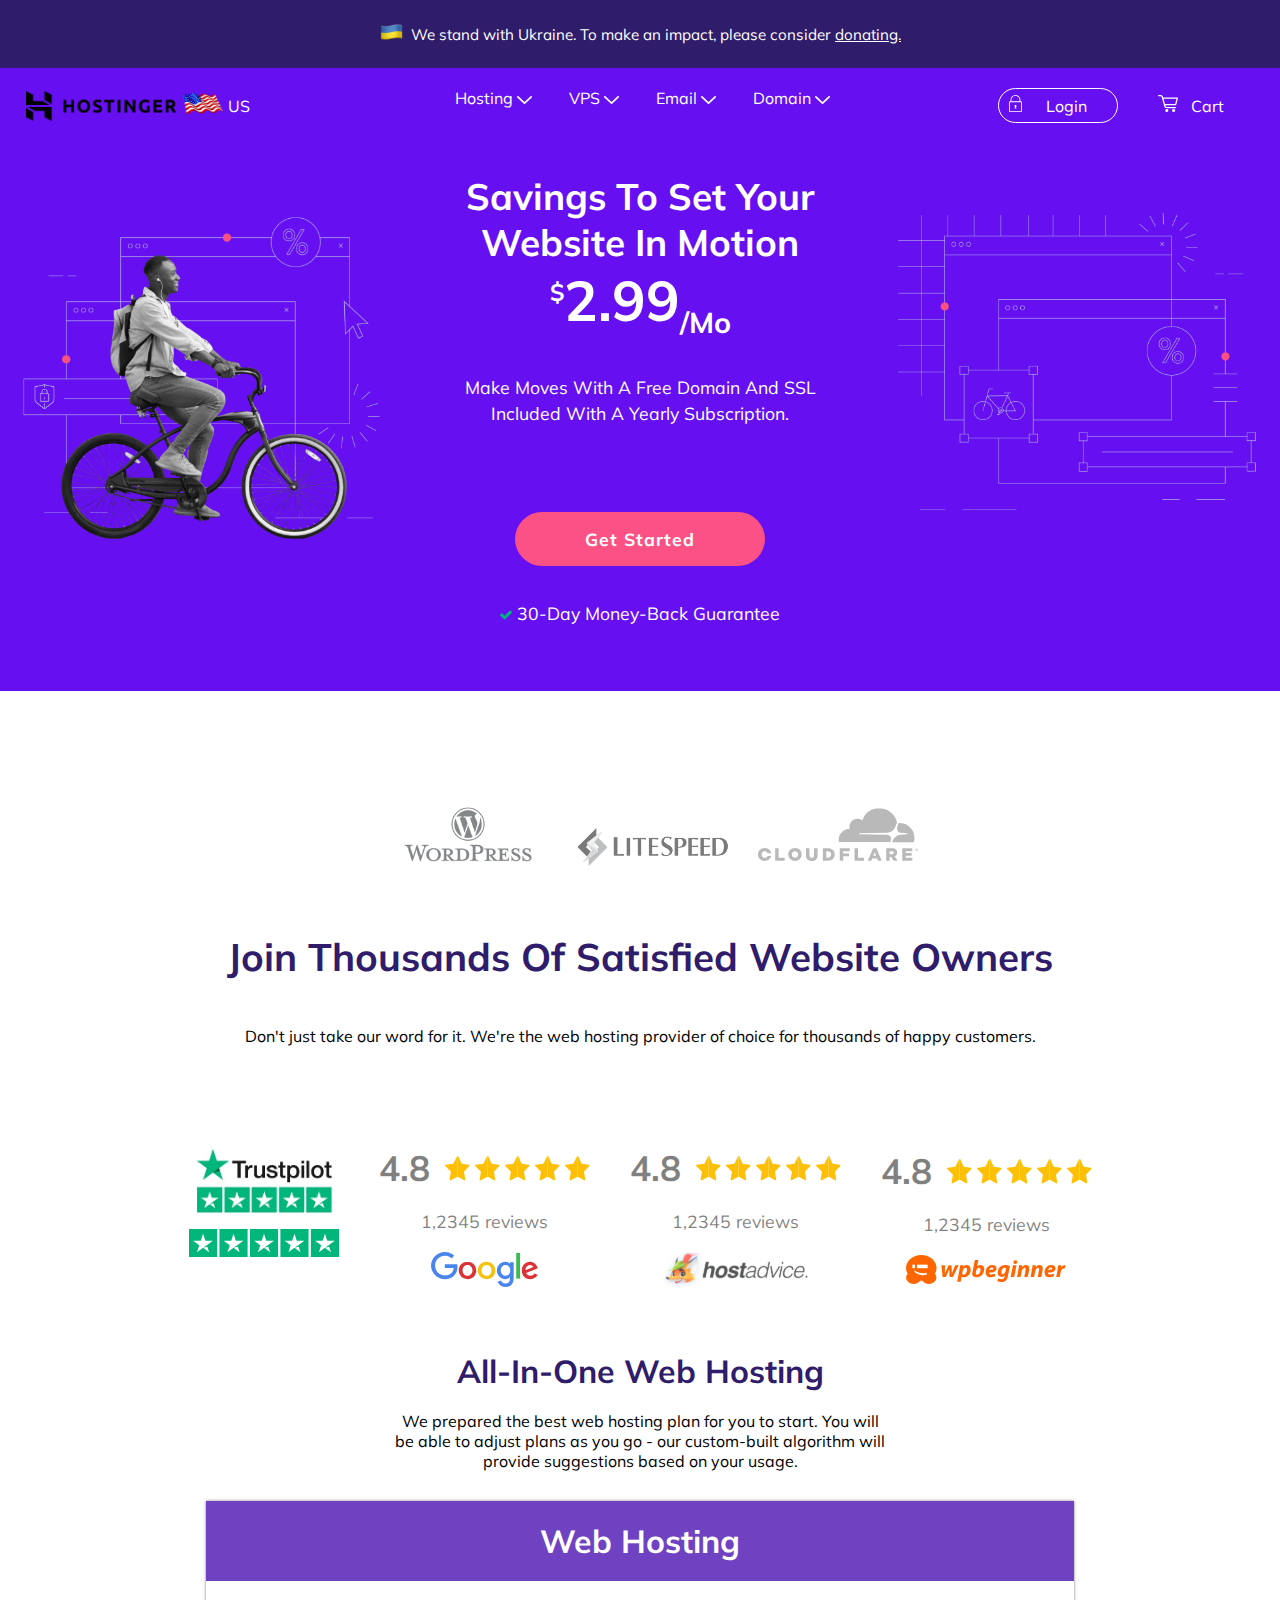
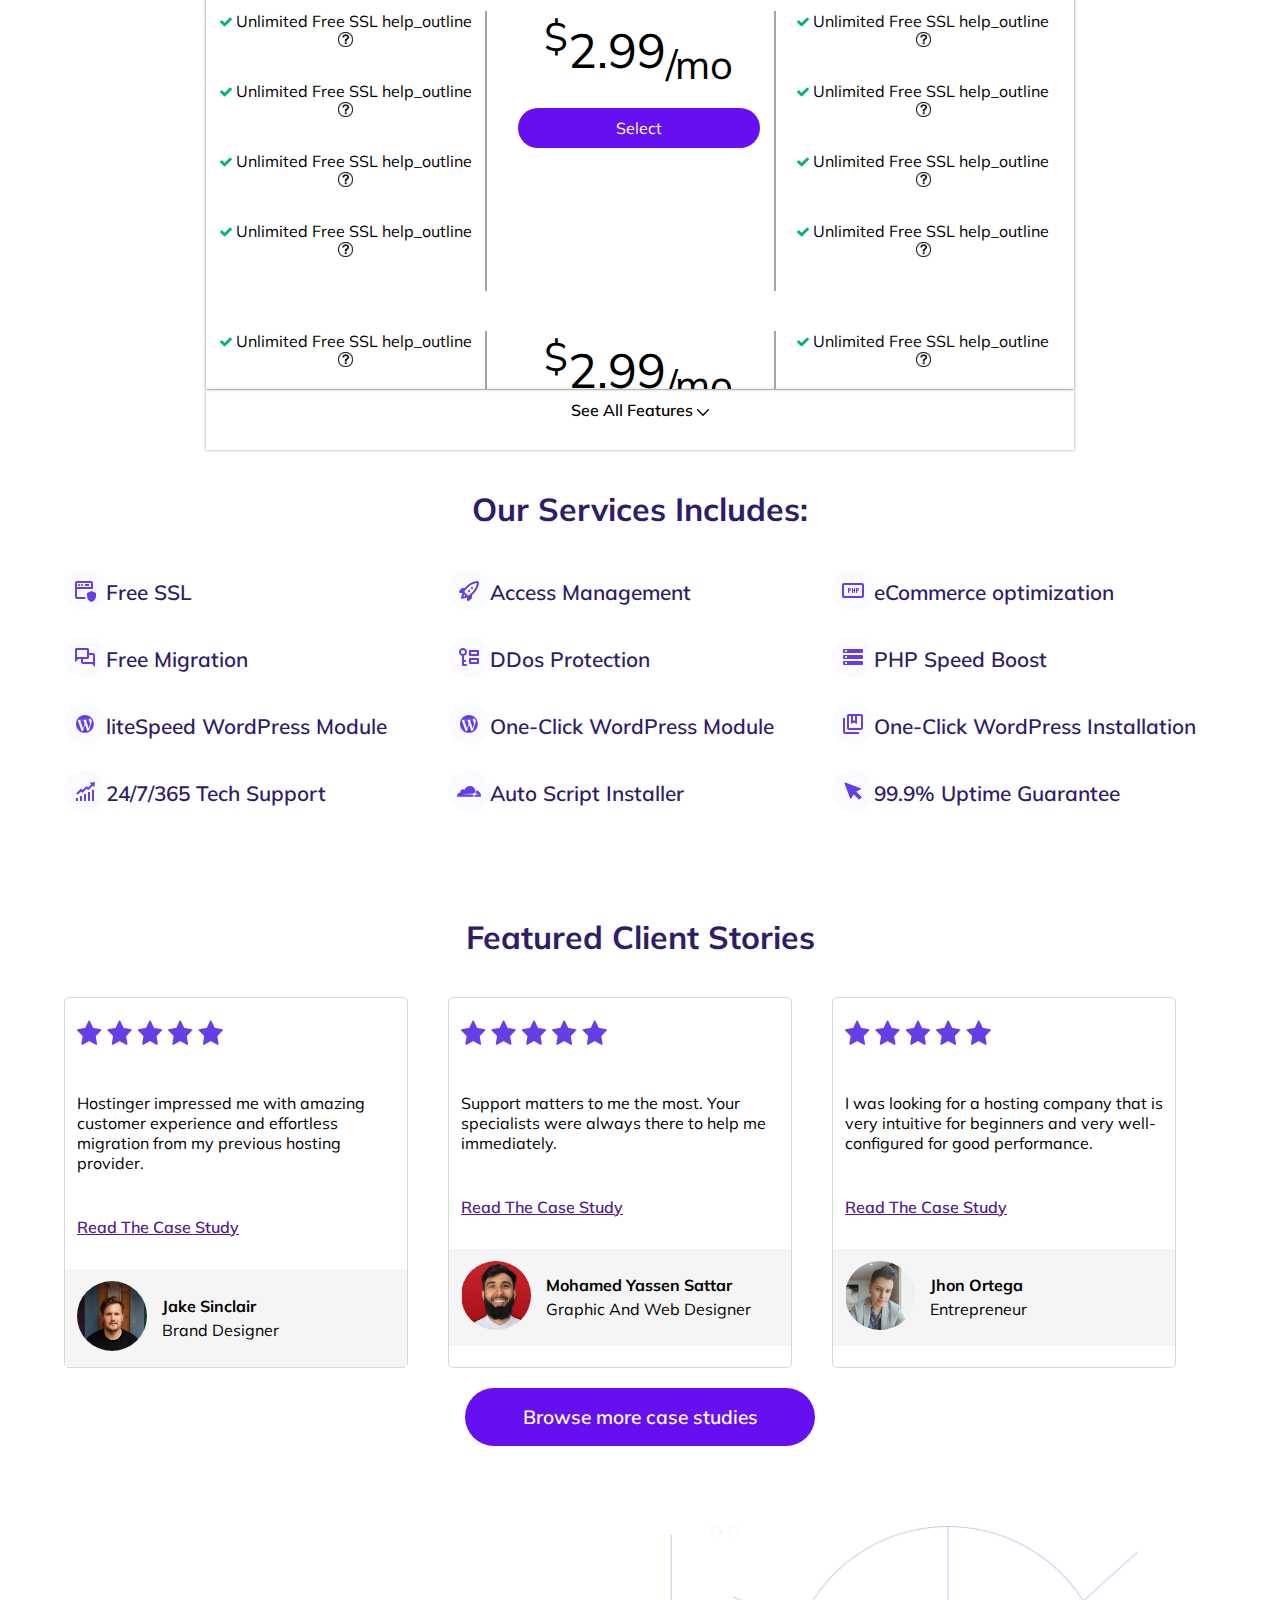
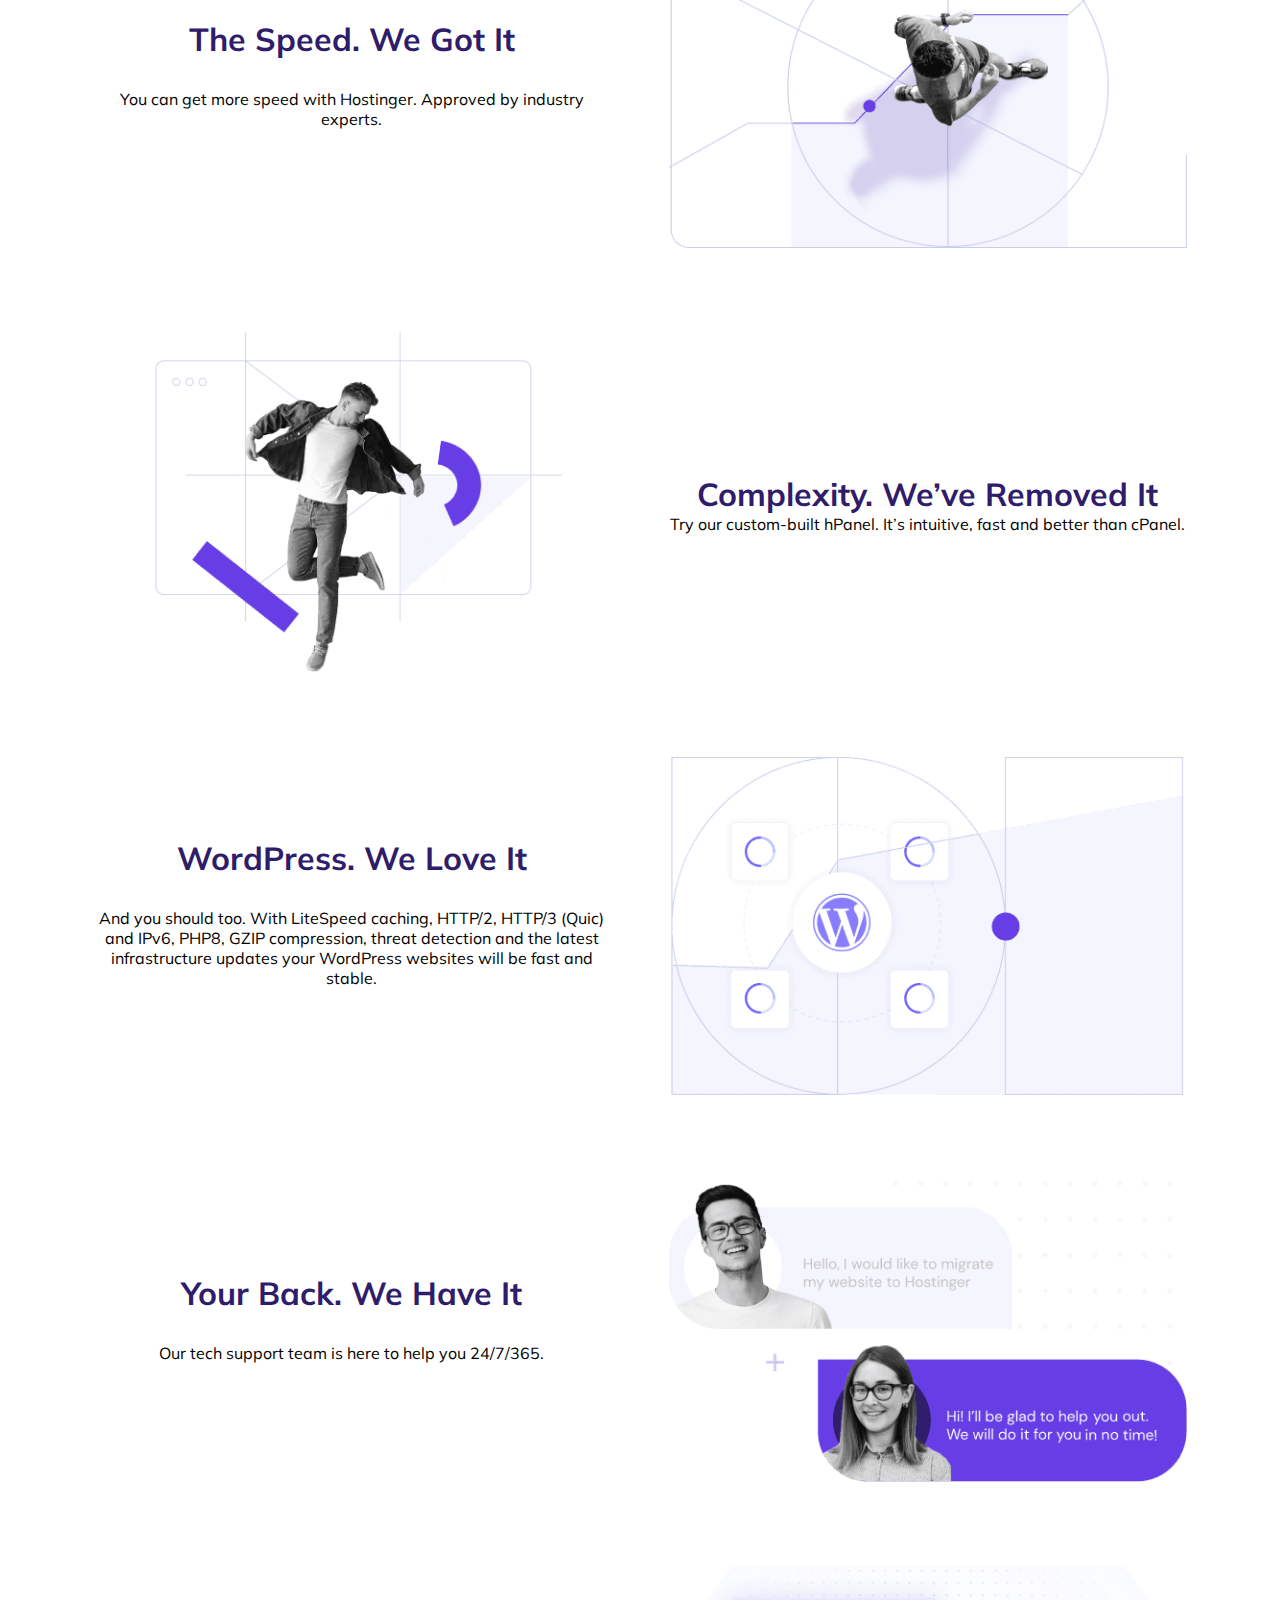
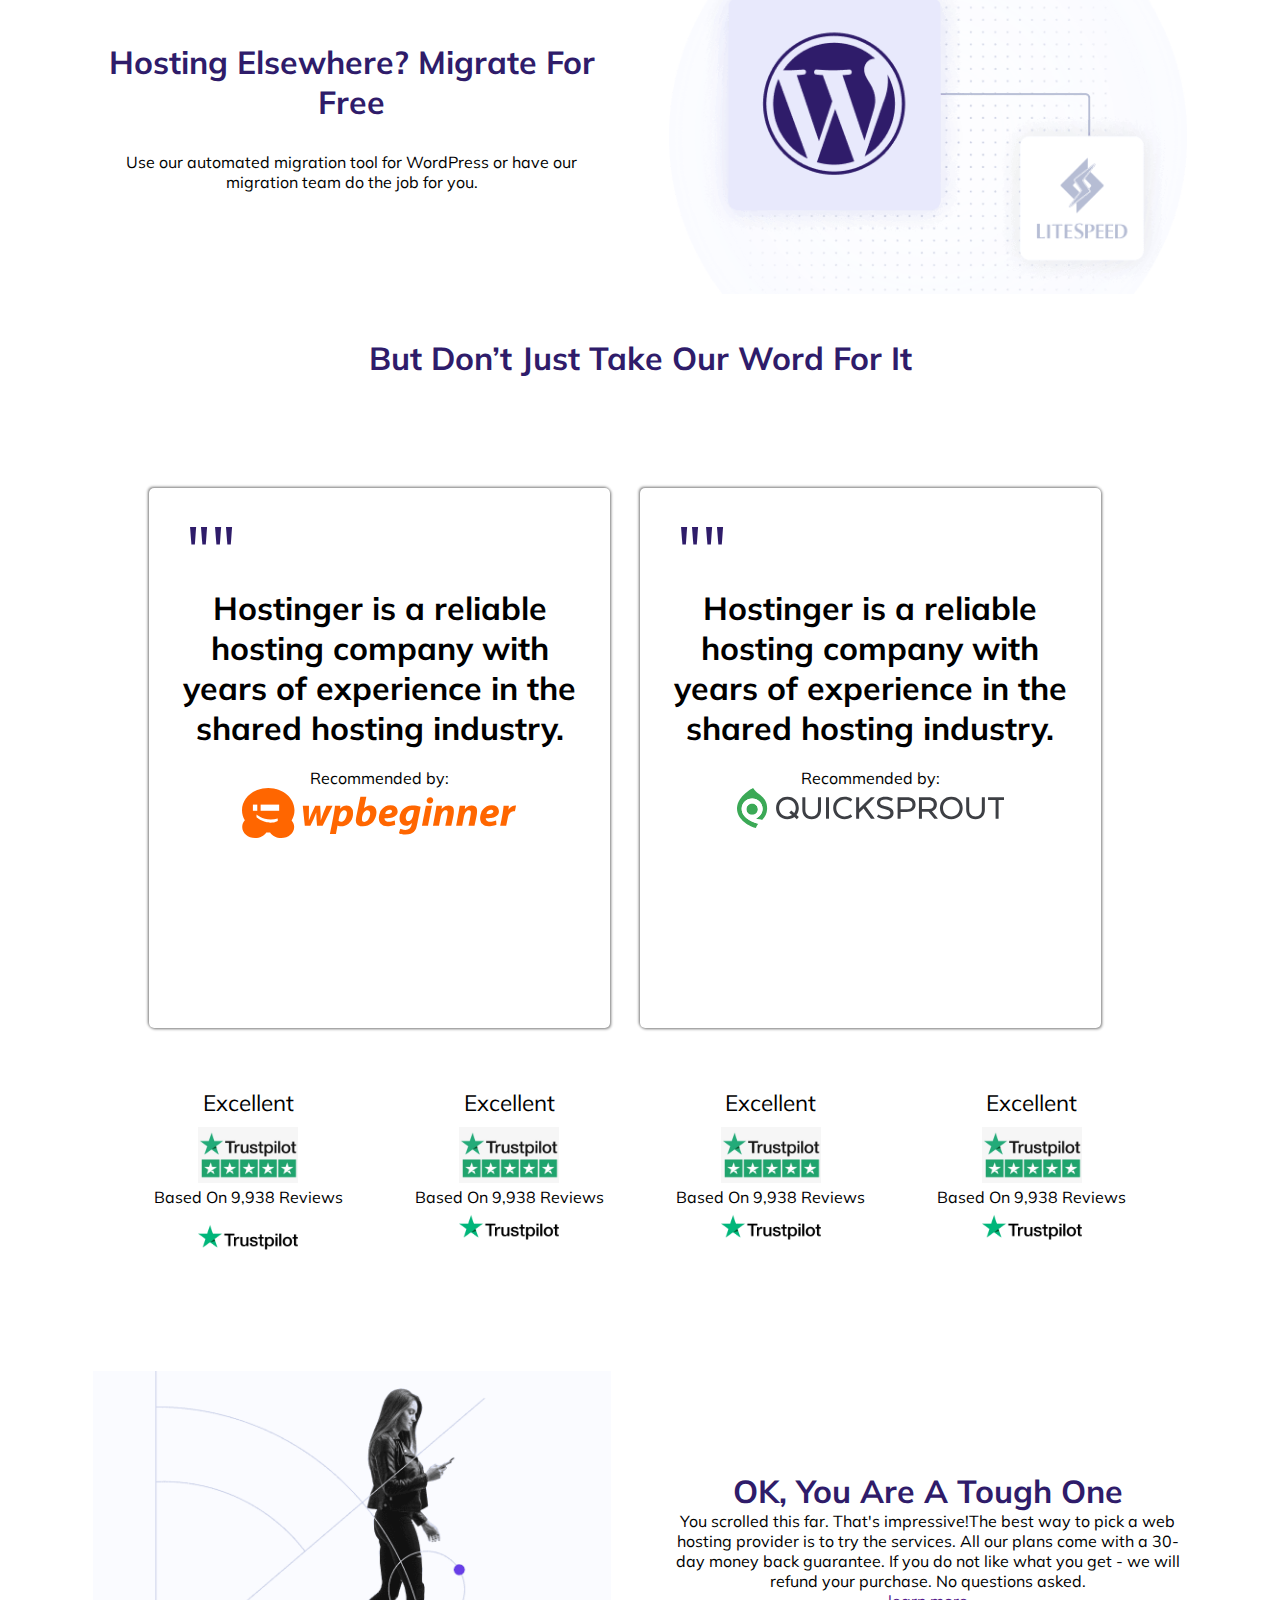
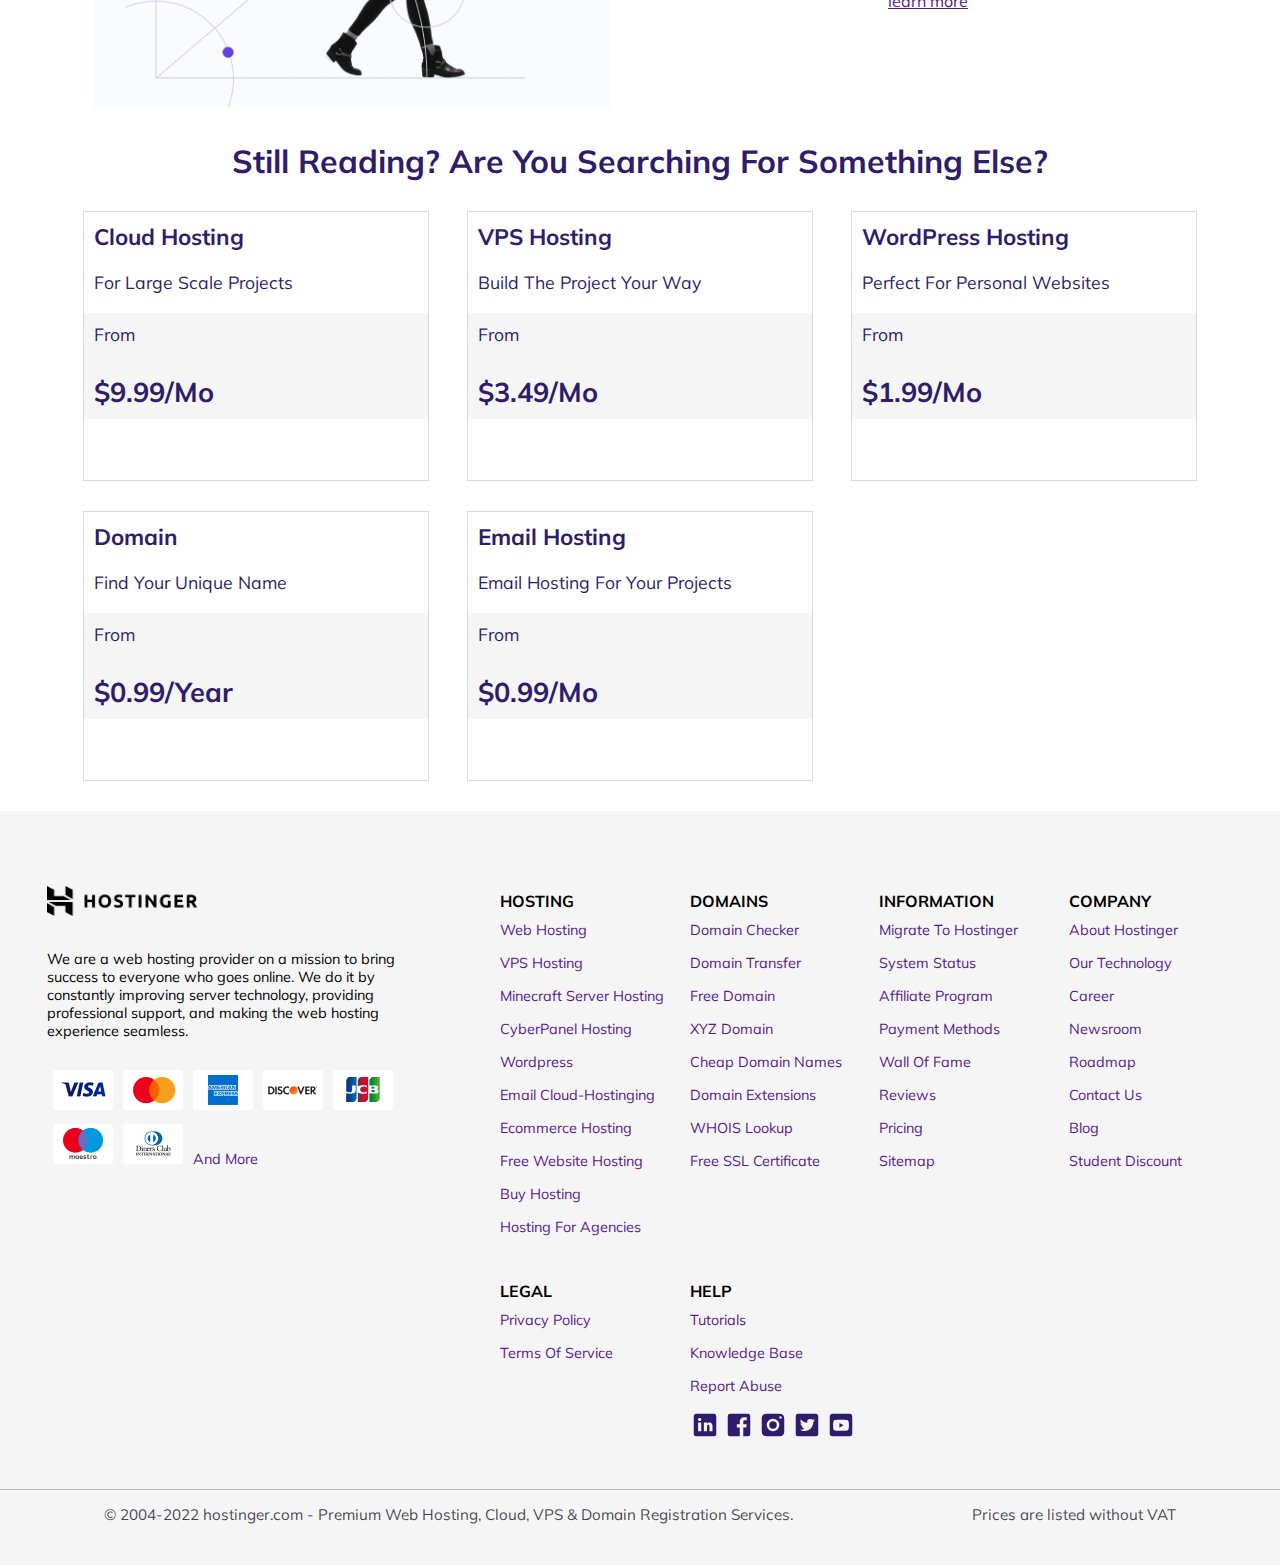
==== commit 95261897: "updated" ====
--- a/index.html
+++ b/index.html
@@ -30,8 +30,8 @@
                         <img src="/img/english.png" alt="" width="40px">
                     </div>
                     <div class="fla">
-                        <span class="none">ENGLISH</span>
-                        <span class="block">US</span>
+                        <span class="none">US</span>
+                        <span class="block">ENGLISH</span>
                     </div>
                 </div>
                 <!--end of logo-->
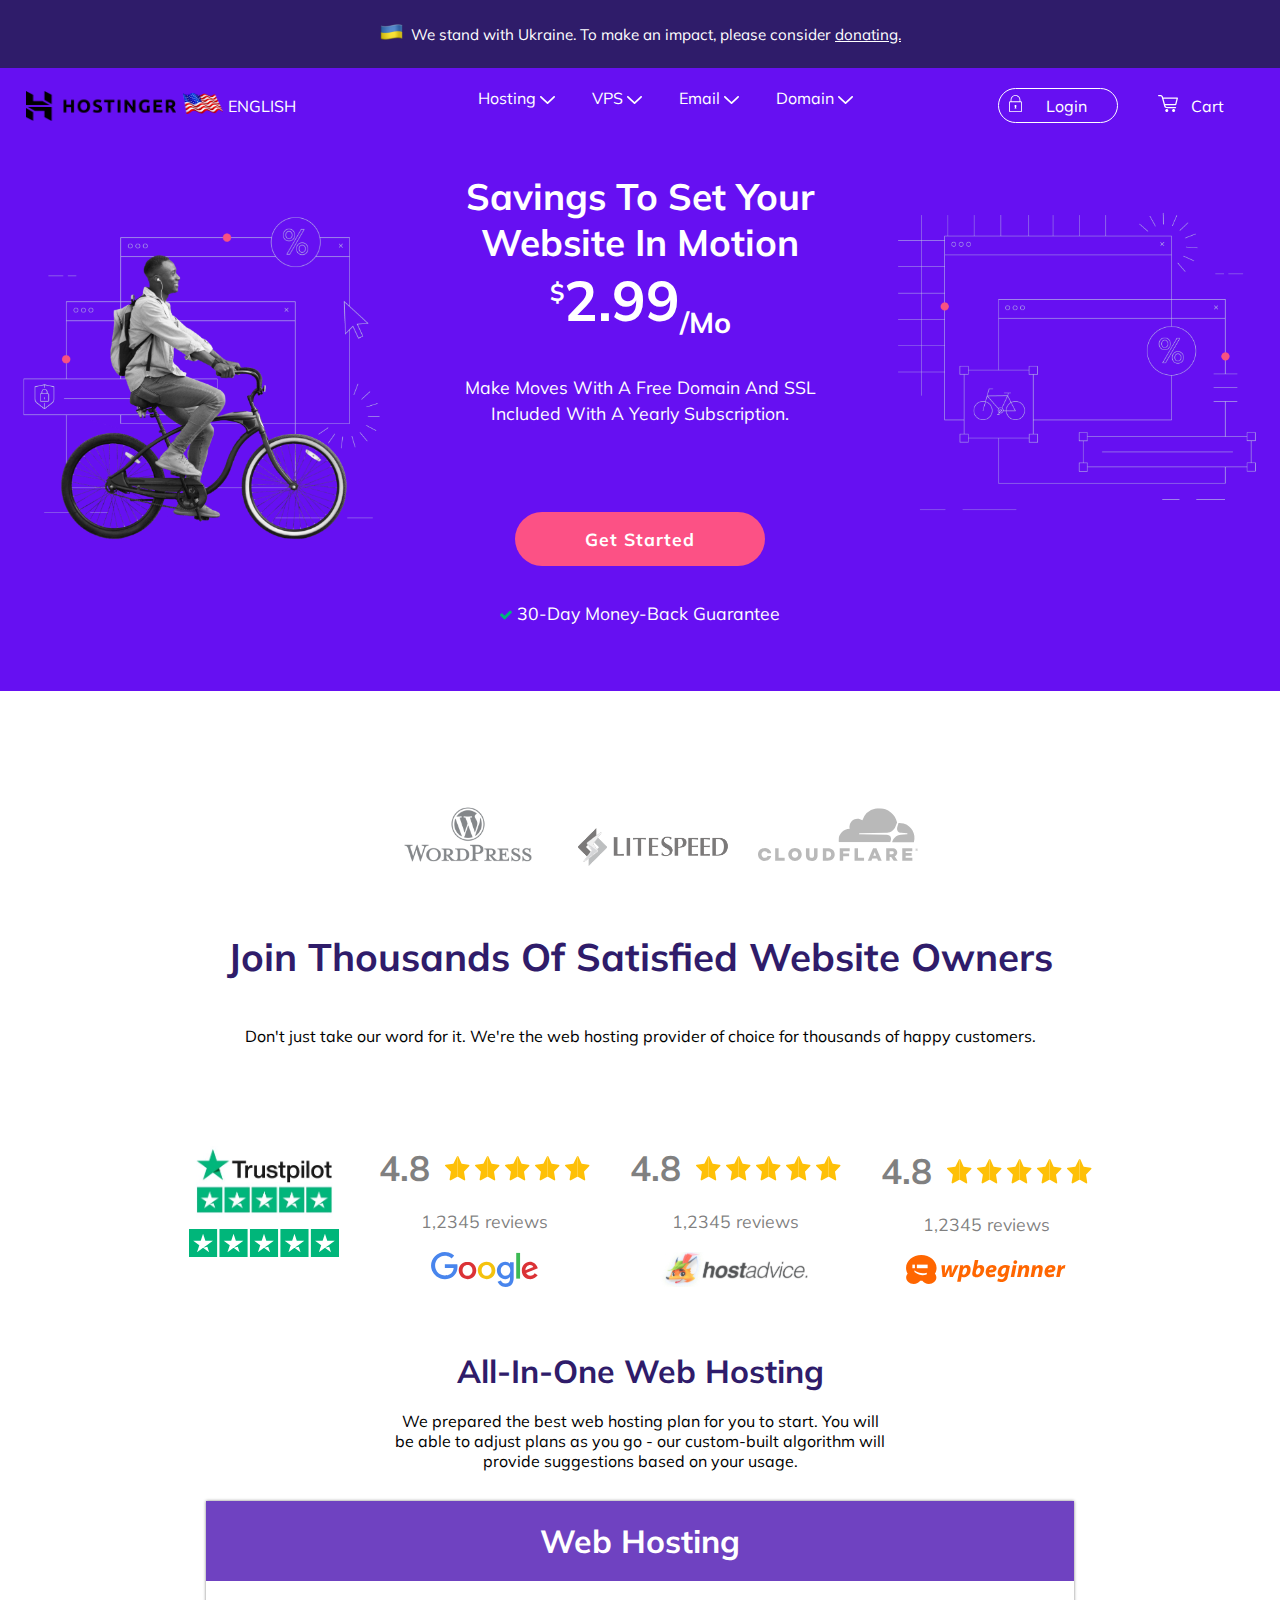
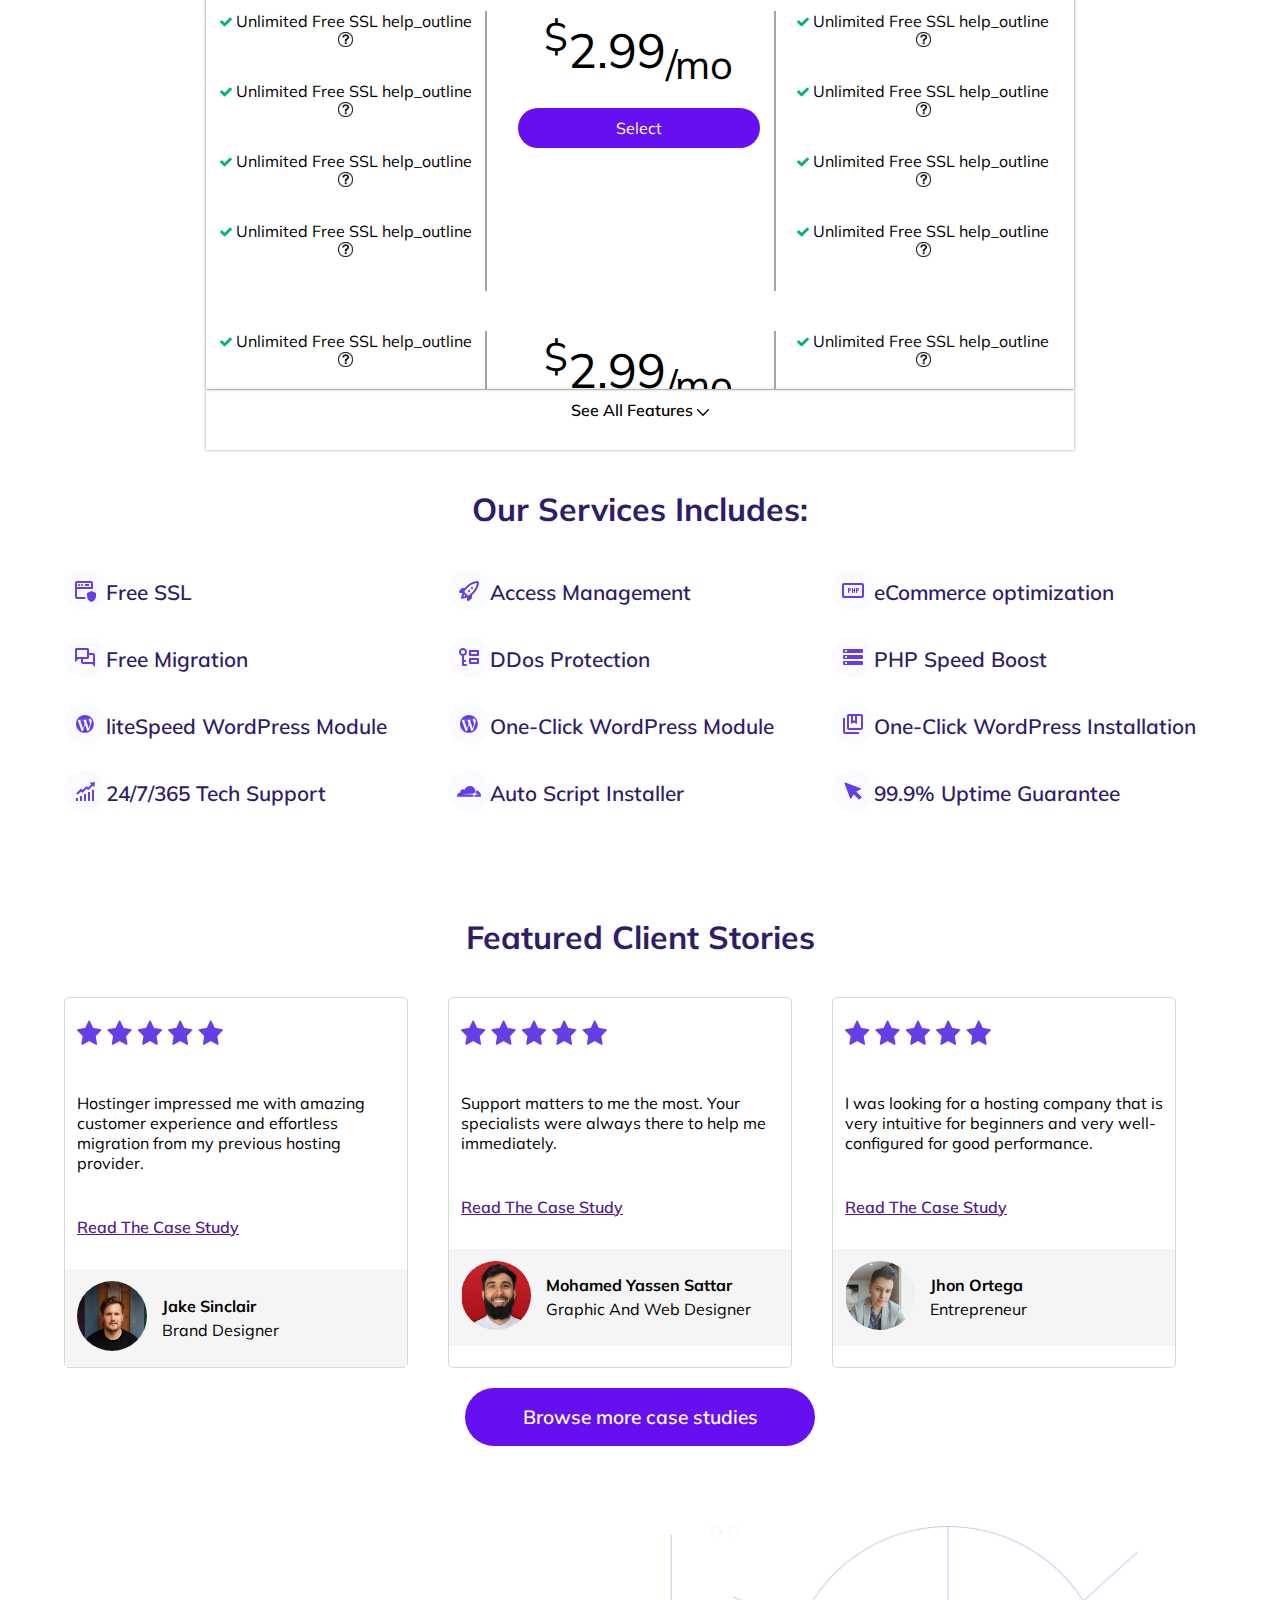
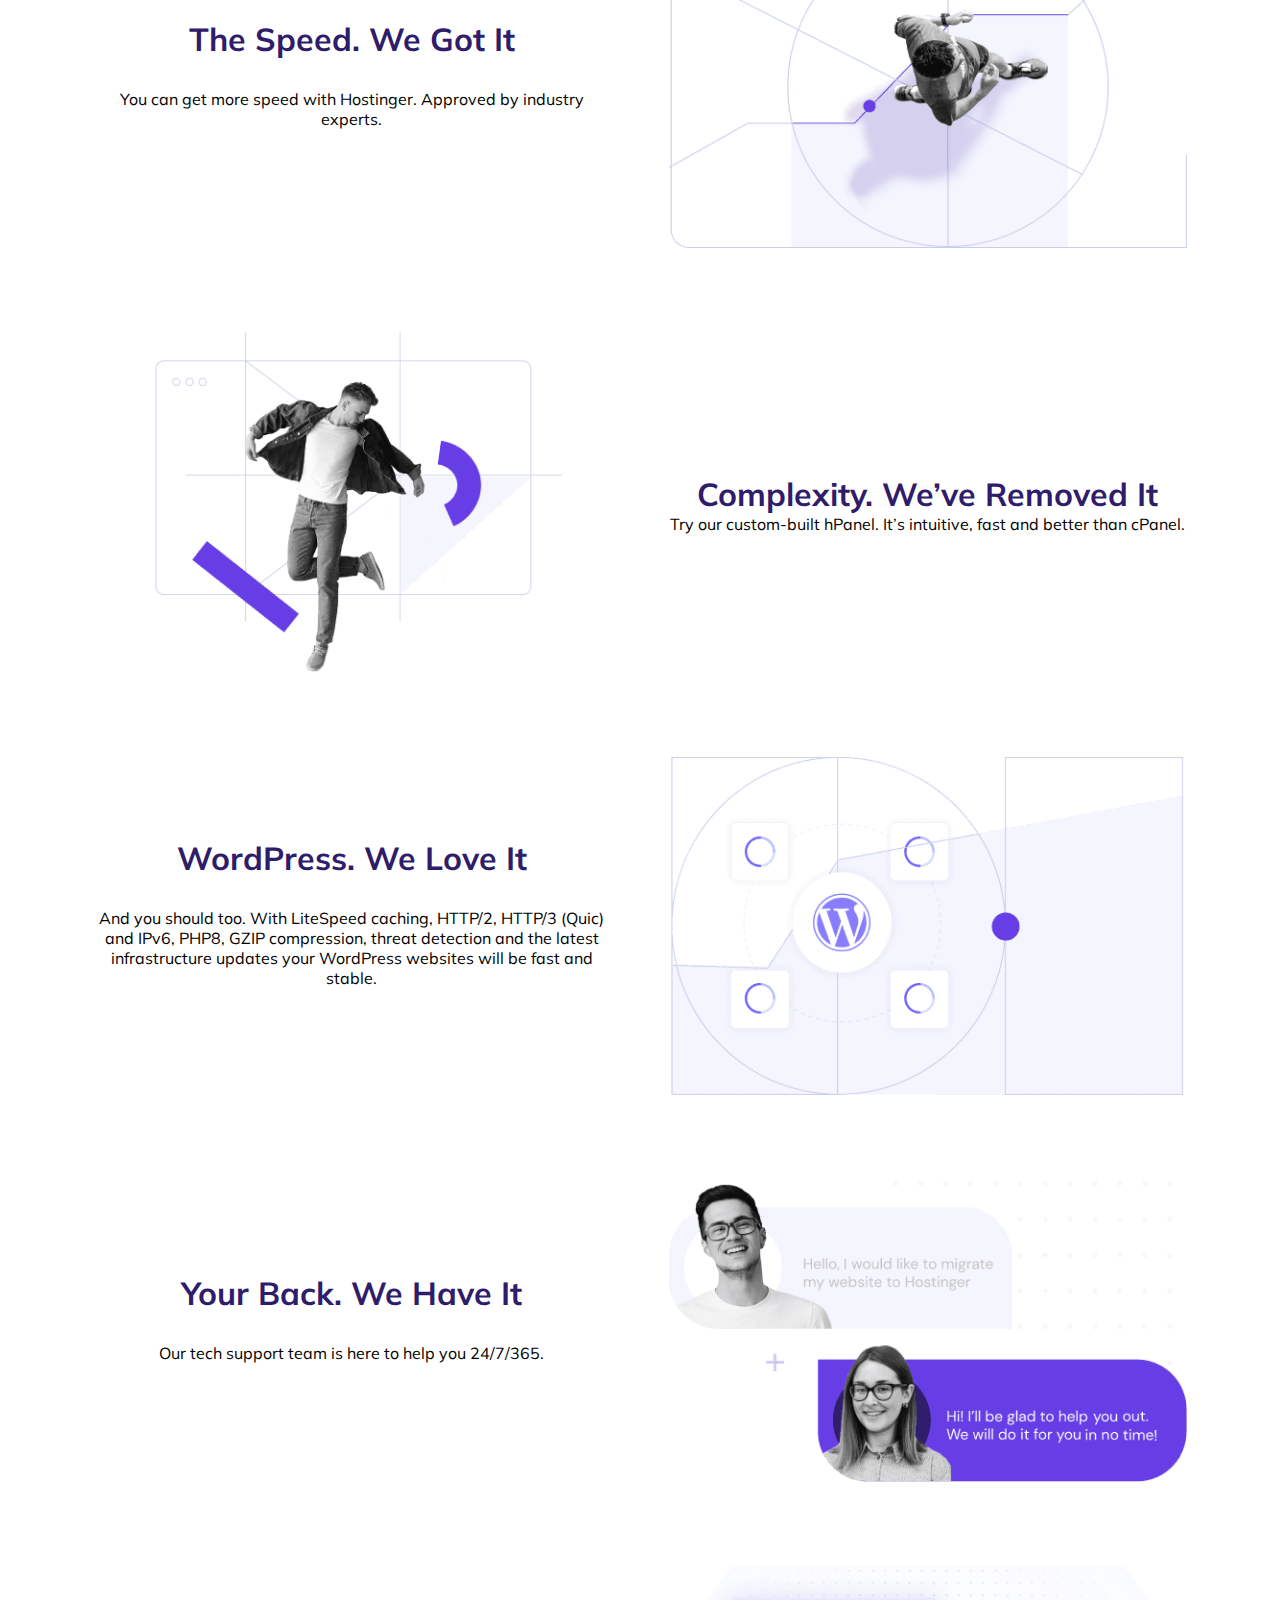
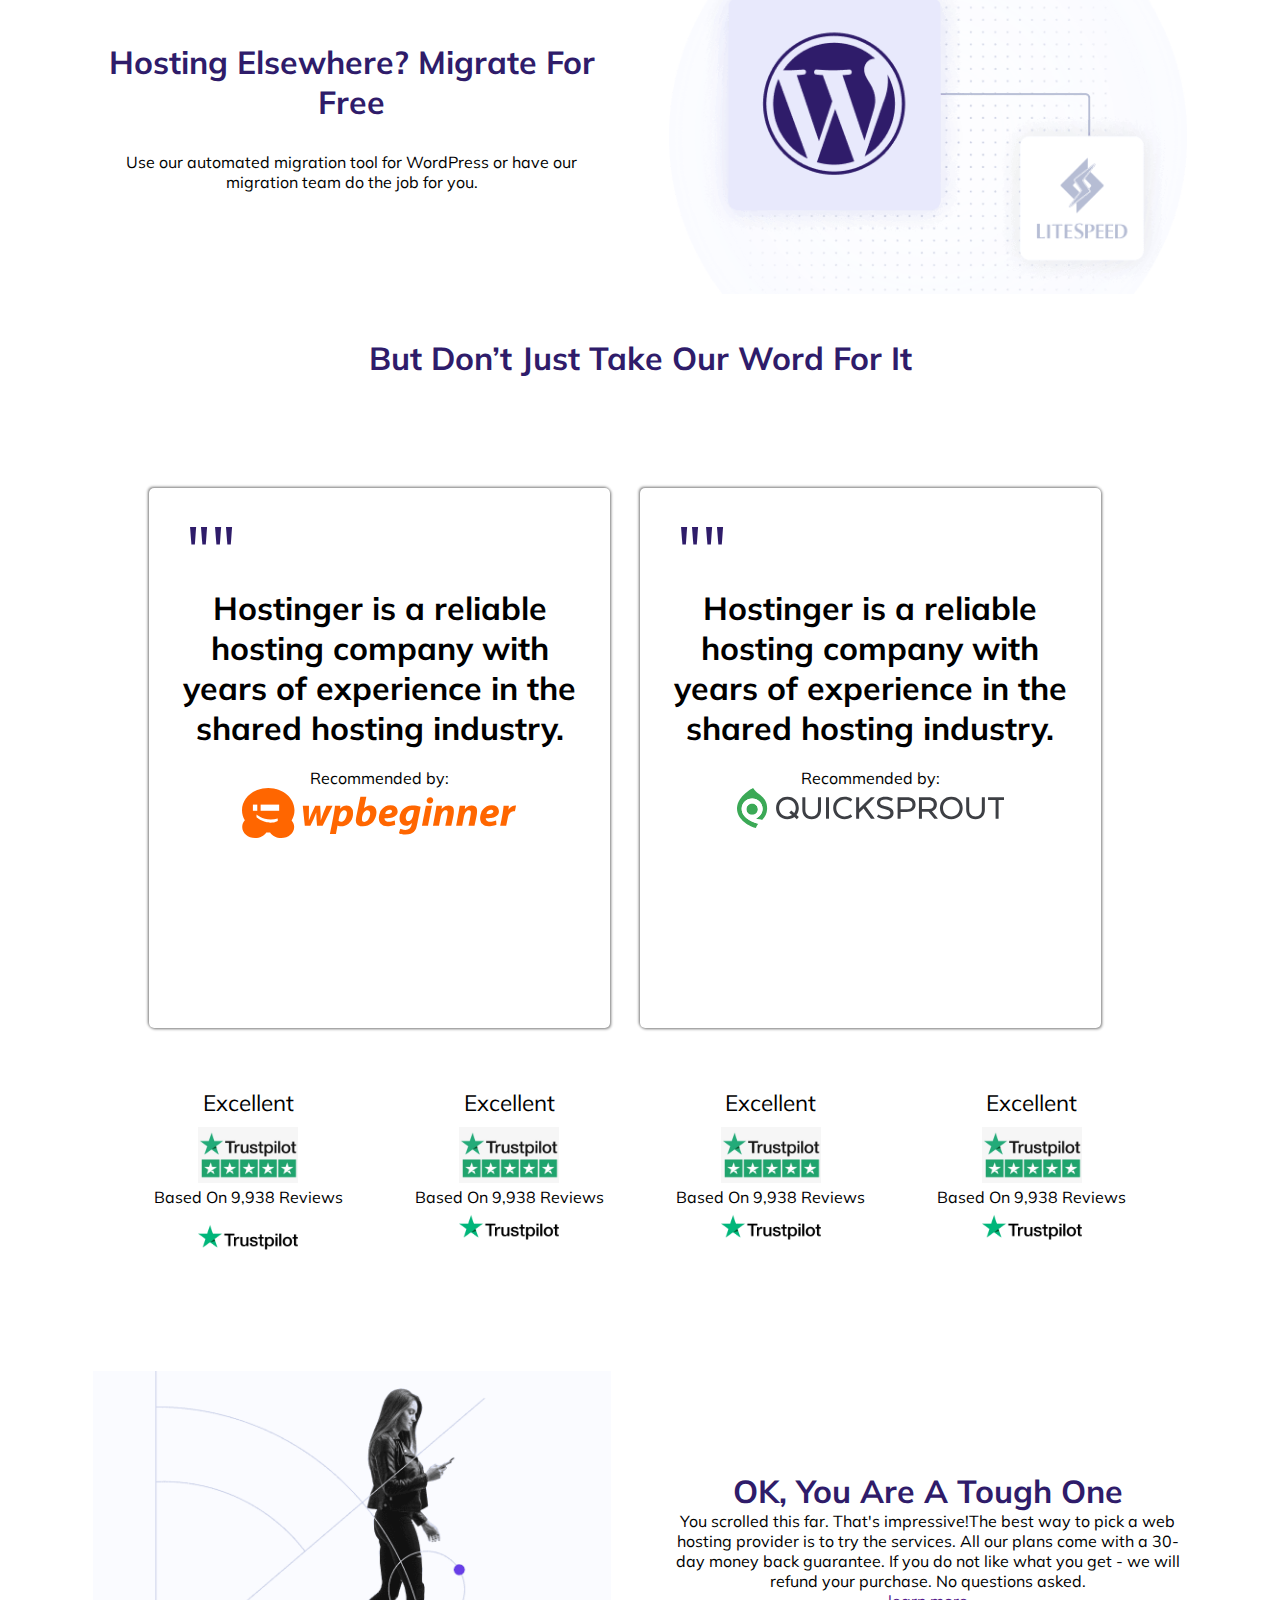
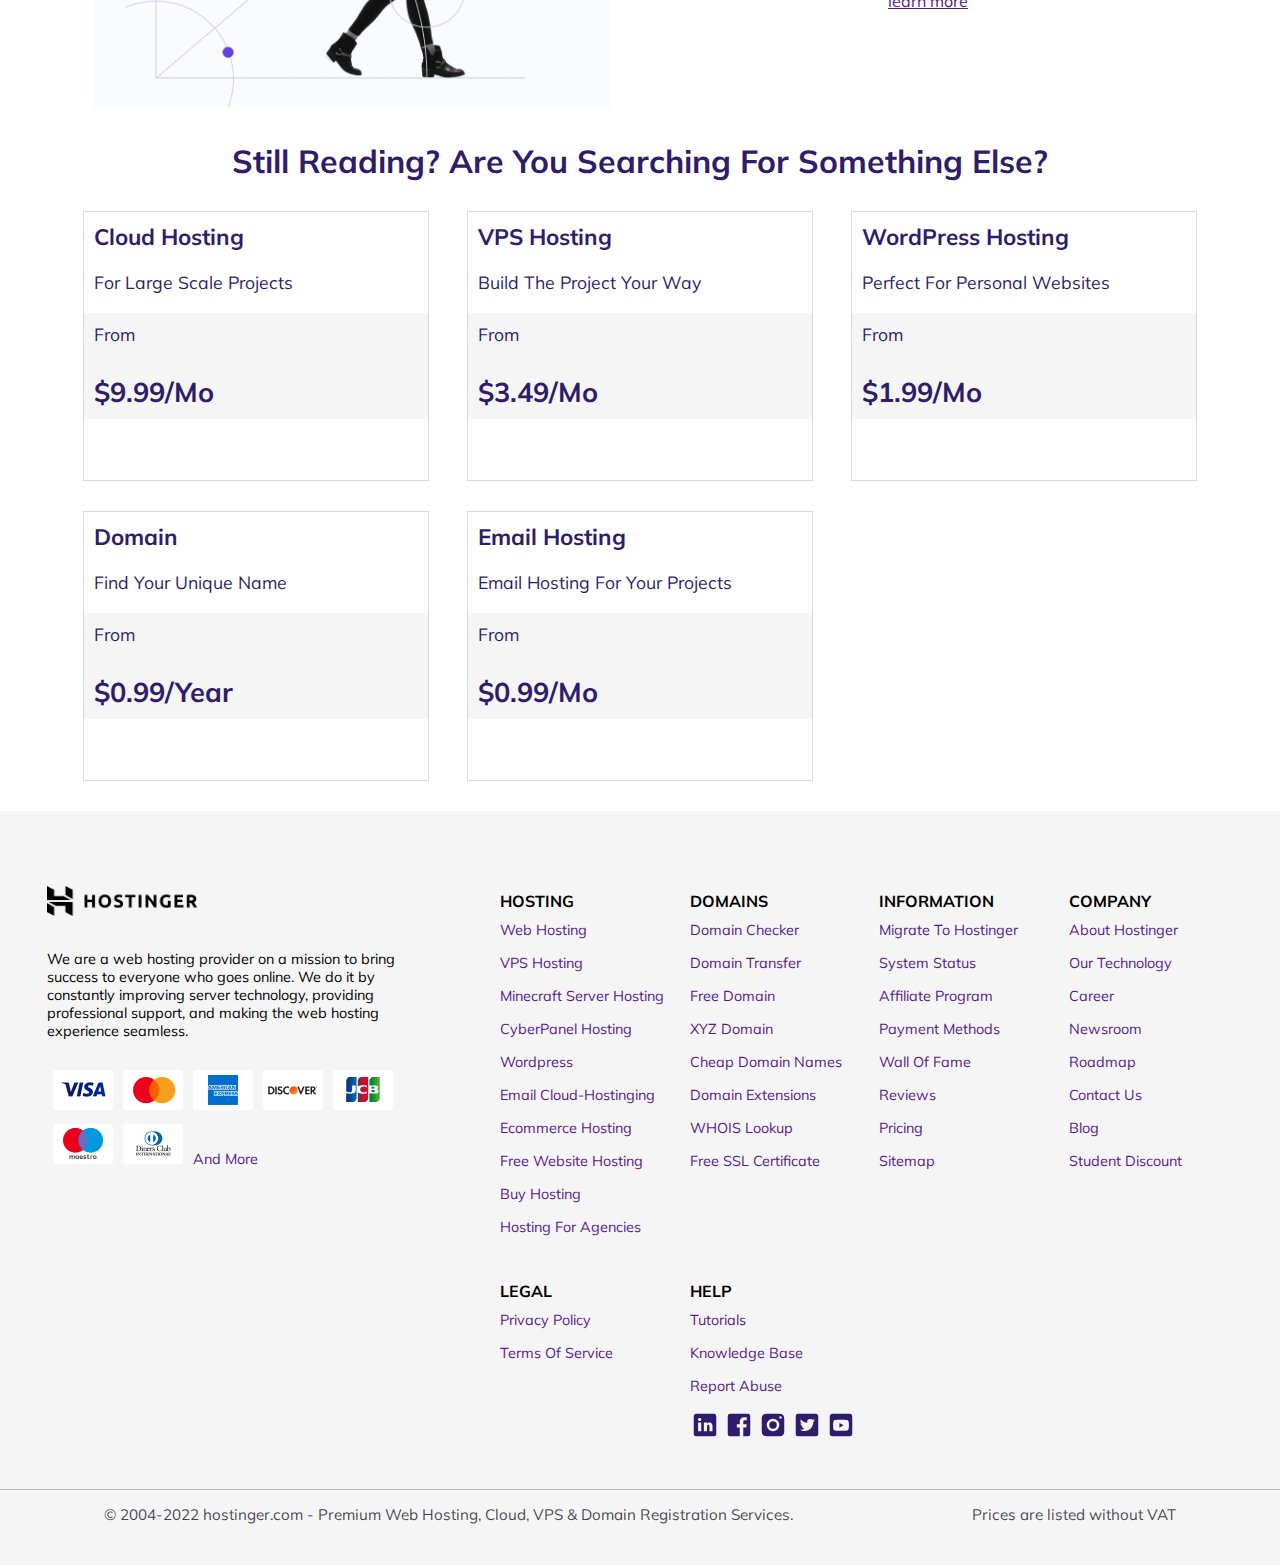
==== commit 2d0bbc23: "updated" ====
--- a/index.html
+++ b/index.html
@@ -30,8 +30,8 @@
                         <img src="/img/english.png" alt="" width="40px">
                     </div>
                     <div class="fla">
-                        <span class="none">US</span>
-                        <span class="block">ENGLISH</span>
+                        <span class="none">ENGLISH</span>
+                        <span class="block">US</span>
                     </div>
                 </div>
                 <!--end of logo-->
@@ -883,8 +883,8 @@
                     <img src="/img/english.png" alt="" width="40px">
                 </div>
                 <div class="fla">
-                    <span class="none">US</span>
-                    <span class="block">ENGLISH</span>
+                    <span class="none">ENGLISH</span>
+                    <span class="block">US</span>
                 </div>
             </div>
                </div>
@@ -945,8 +945,8 @@
                             <img src="/img/english.png" alt="" width="40px">
                         </div>
                         <div class="fla">
-                            <span class="none">US</span>
-                            <span class="block">ENGLISH</span>
+                            <span class="none">ENGLISH</span>
+                            <span class="block">US</span>
                         </div>
                     </div>
                 </div>
